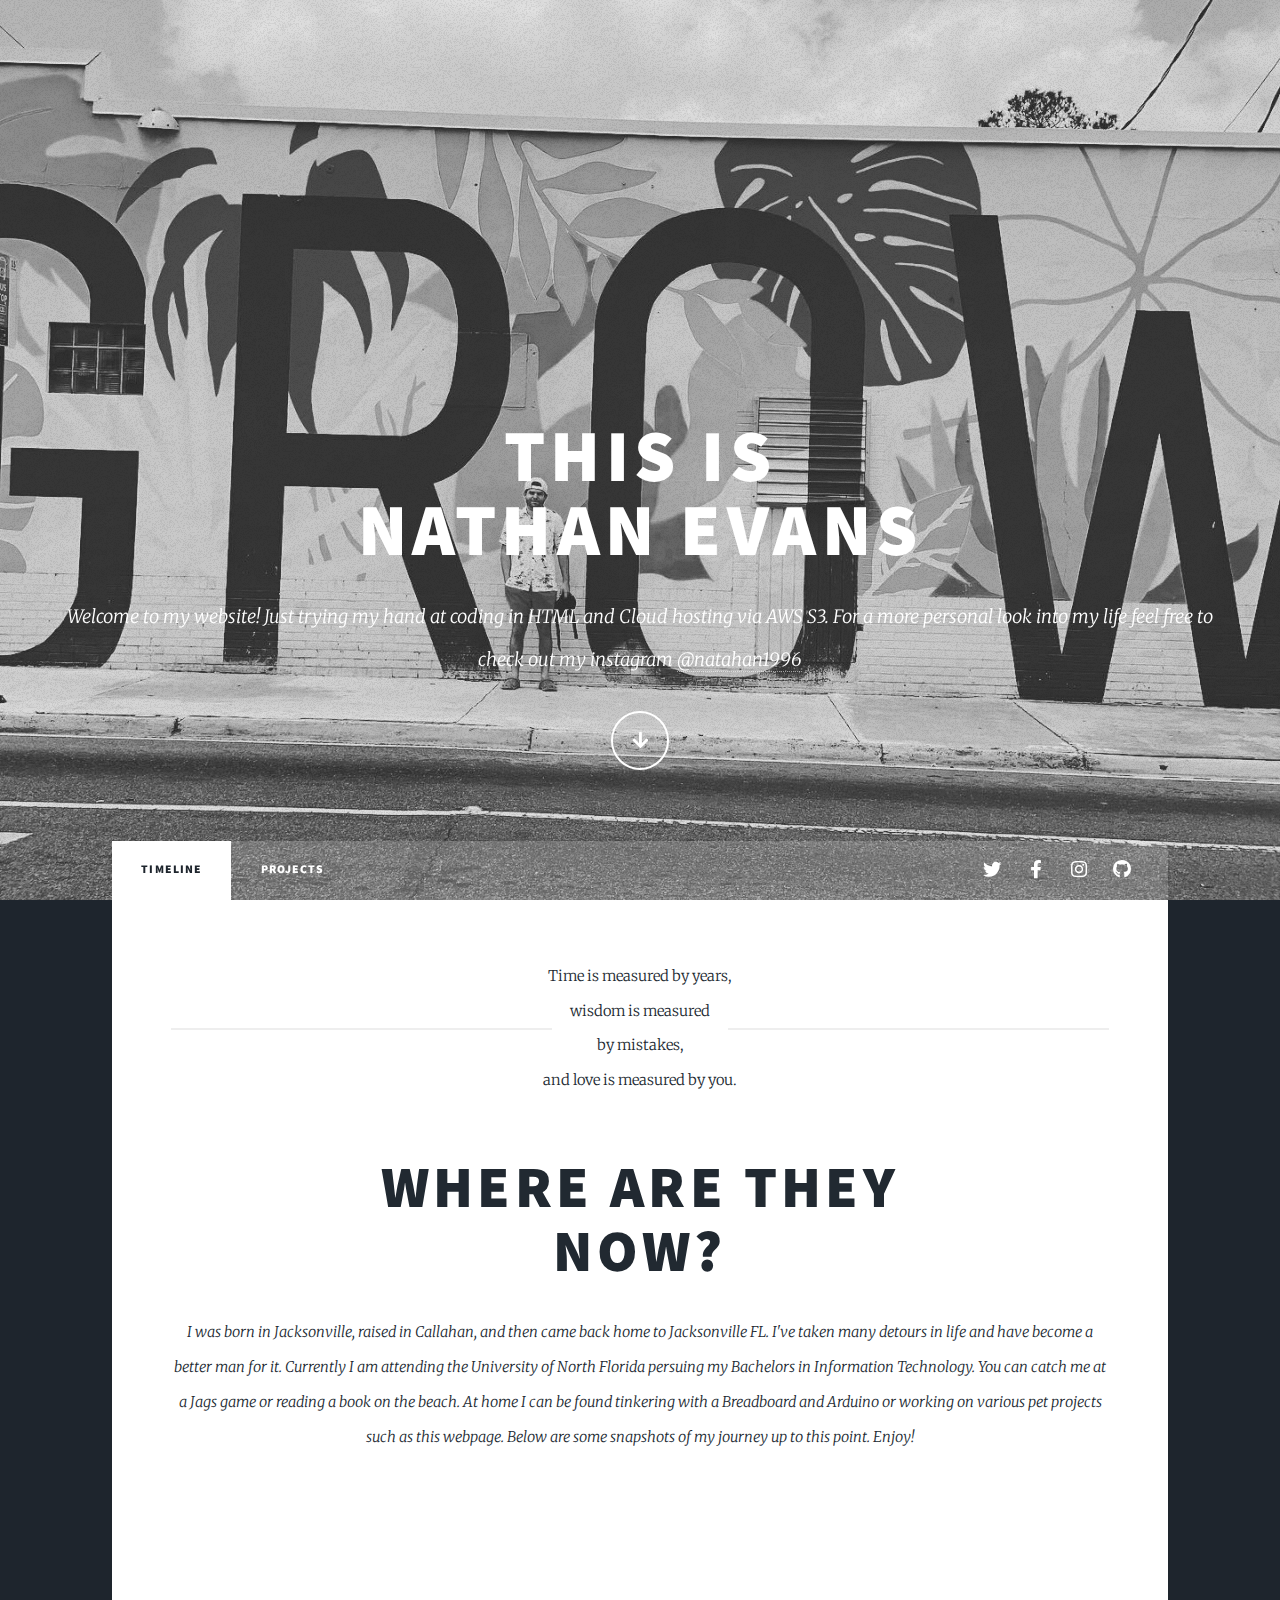
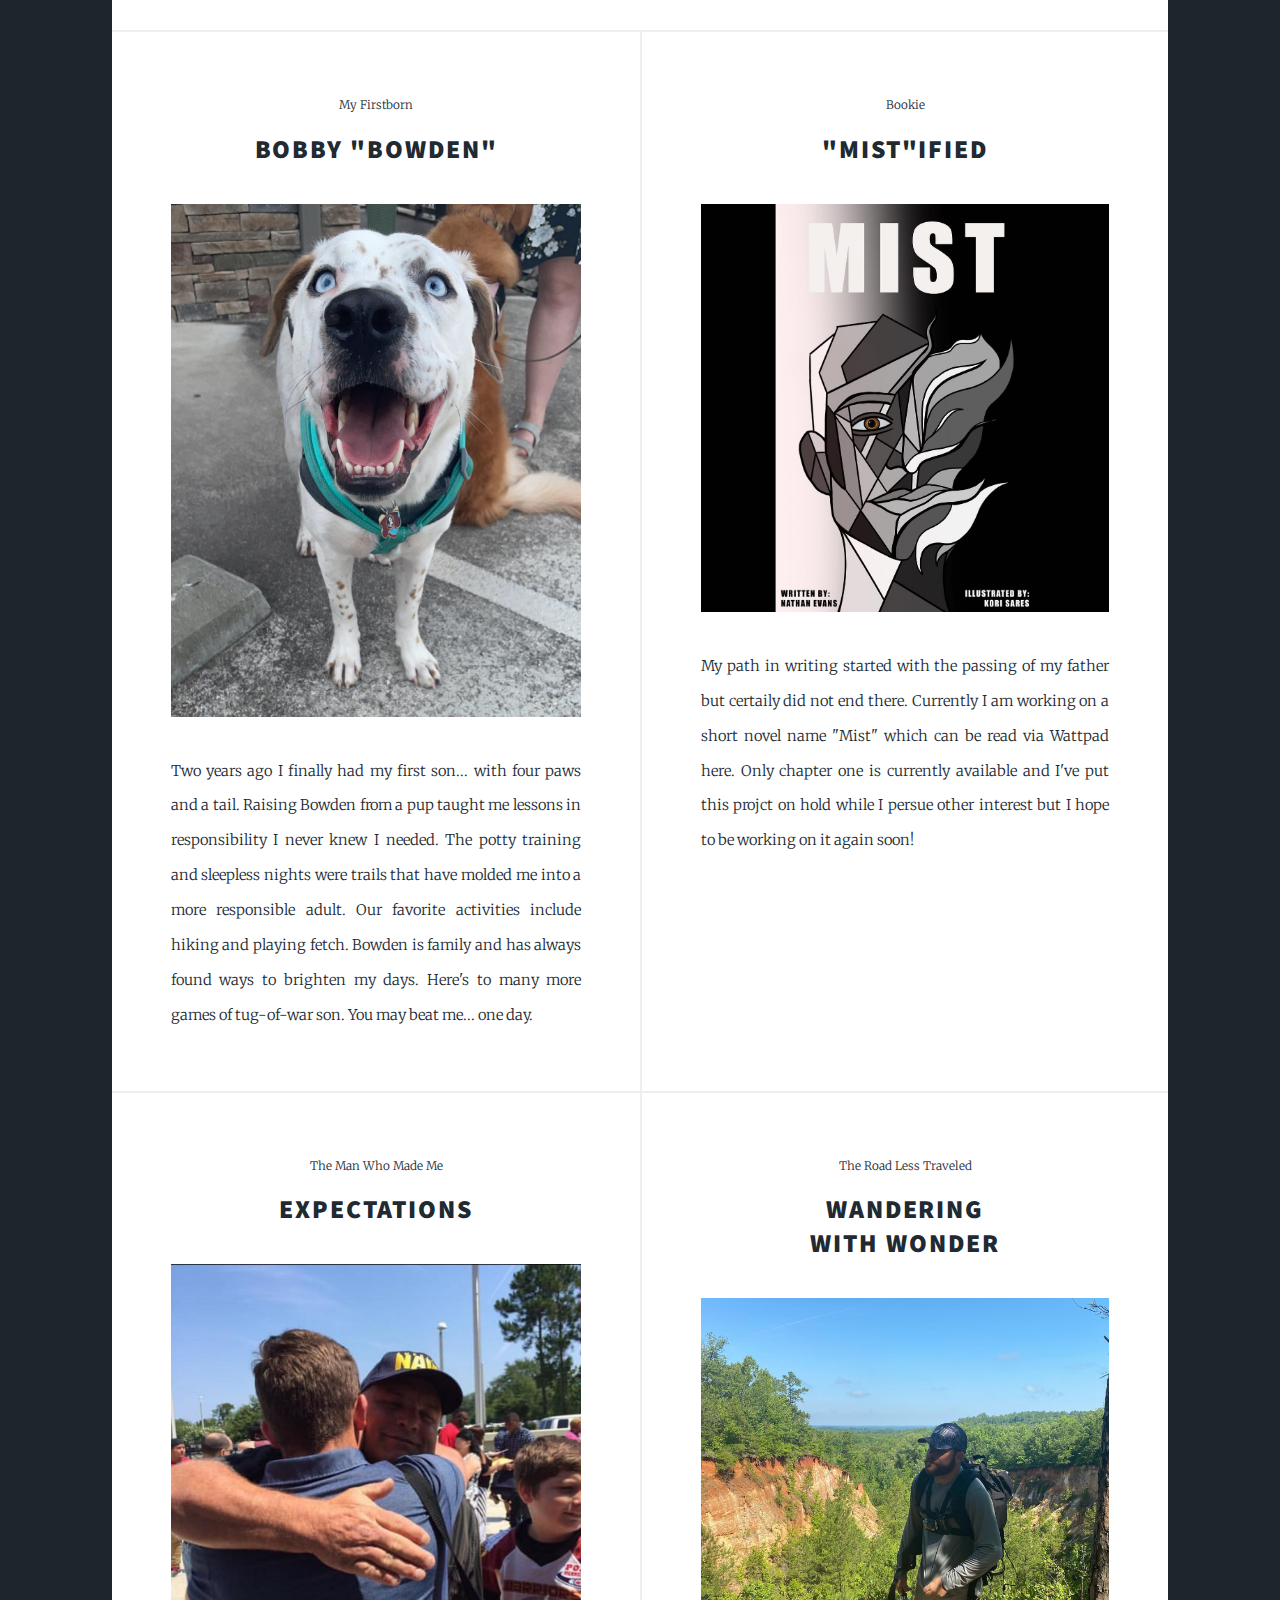
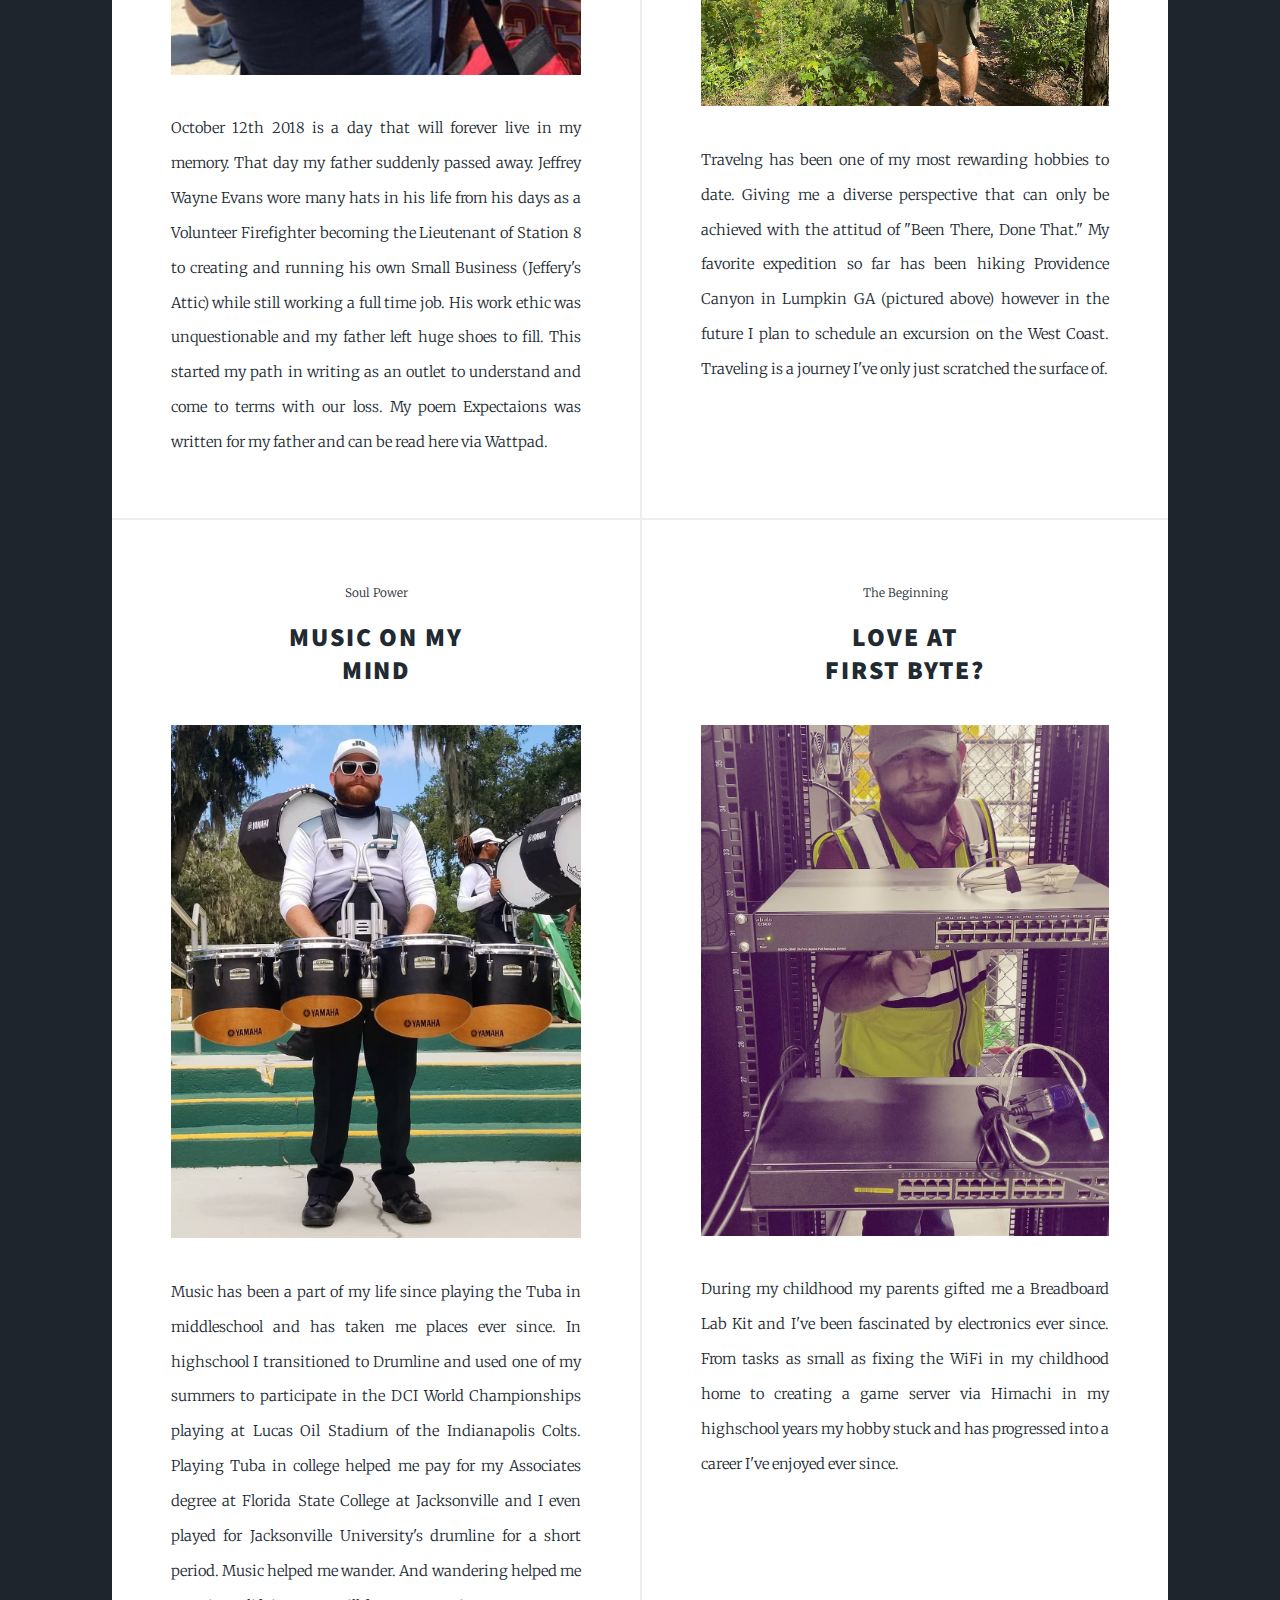
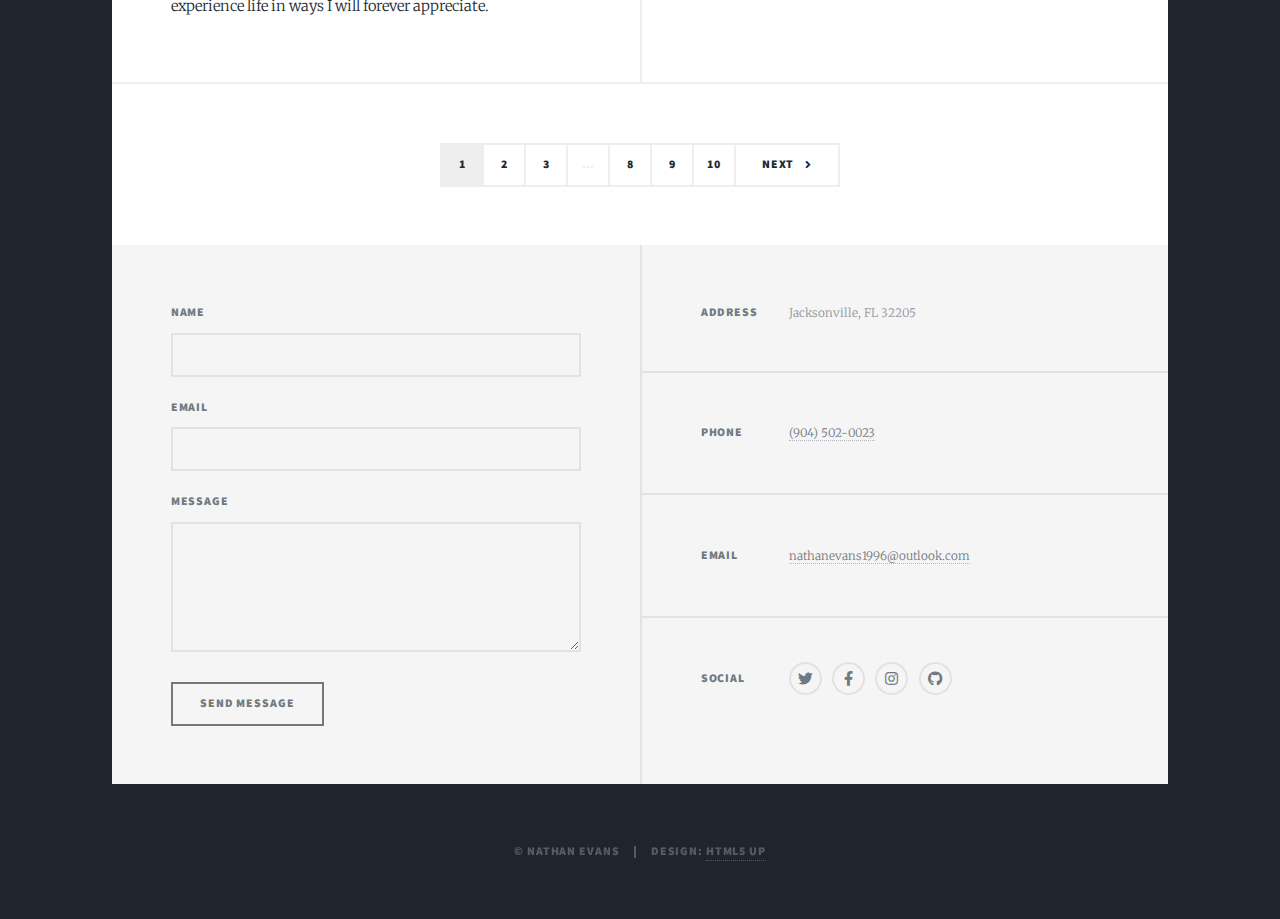
==== index.html @ 270c2bb9 "Base HTML Website 9/8/2021" ====
<!DOCTYPE HTML>
<!--
	Massively by HTML5 UP
	html5up.net | @ajlkn
	Free for personal and commercial use under the CCA 3.0 license (html5up.net/license)
-->
<html>
	<head>
		<title>Nathan Evans</title>
		<meta charset="utf-8" />
		<meta name="viewport" content="width=device-width, initial-scale=1, user-scalable=no" />
		<link rel="stylesheet" href="assets/css/main.css" />
		<noscript><link rel="stylesheet" href="assets/css/noscript.css" /></noscript>
	</head>
	<body class="is-preload">

		<!-- Wrapper -->
			<div id="wrapper" class="fade-in">

				<!-- Intro -->
					<div id="intro">
						<h1>This is<br />
						Nathan Evans</h1>
						<p>Welcome to my website! Just trying my hand at coding in HTML and Cloud hosting via AWS S3. For a more personal look into my life feel free to check out my instagram <a href="https://www.instagram.com/natahan1996/">@natahan1996</a> </p>
						<ul class="actions">
							<li><a href="#header" class="button icon solid solo fa-arrow-down scrolly">Continue</a></li>
						</ul>
					</div>

				<!-- Header -->
					<header id="header">
						<a href="index.html" class="logo">Timeline</a>
					</header>

				<!-- Nav -->
					<nav id="nav">
						<ul class="links">
							<li class="active"><a href="index.html">Timeline</a></li>
							<li><a href="generic.html">Projects</a></li>
							
						</ul>
						<ul class="icons">
							<li><a href="#" class="icon brands fa-twitter"><span class="label">Twitter</span></a></li>
							<li><a href="#" class="icon brands fa-facebook-f"><span class="label">Facebook</span></a></li>
							<li><a href="#" class="icon brands fa-instagram"><span class="label">Instagram</span></a></li>
							<li><a href="#" class="icon brands fa-github"><span class="label">GitHub</span></a></li>
						</ul>
					</nav>

				<!-- Main -->
					<div id="main">

						<!-- Featured Post -->
							<article class="post featured">
								<header class="major">
									<span class="date">Time is measured by years, <br /> 
                                                                        wisdom is measured <br /> by mistakes, <br /> 
                                                                        and love is measured by you.</span>
									<h2><a href="#">Where are they<br />
									now?</a></h2>
									<p>I was born in Jacksonville, raised in Callahan, and then came back home to Jacksonville FL. 
                                                                        I've taken many detours in life and have become a better man for it. 
                                                                        Currently I am attending the University of North Florida persuing my Bachelors in Information Technology. 
                                                                        You can catch me at a Jags game or reading a book on the beach. 
                                                                        At home I can be found tinkering with a Breadboard and Arduino or working on various pet projects such as this webpage.
                                                                        Below are some snapshots of my journey up to this point. Enjoy!</p>
								</header>
								<a href="#" class="image main"><img src="images/pic01.jpg" alt="" /></a>
							</article>

						<!-- Posts -->
							<section class="posts">
								<article>
									<header>
										<span class="date">My Firstborn</span>
										<h2><a href="#">Bobby "Bowden"</a></h2>
									</header>
									<a href="#" class="image fit"><img src="images/pic02.jpg" alt="" /></a>
									<p>Two years ago I finally had my first son... with four paws and a tail. Raising Bowden from a pup taught me lessons in responsibility I never knew I needed. 
                                                                           The potty training and sleepless nights were trails that have molded me into a more responsible adult. Our favorite activities include hiking and playing fetch.
                                                                           Bowden is family and has always found ways to brighten my days. Here's to many more games of tug-of-war son. You may beat me... one day. </p>
									
								</article>
								<article>
									<header>
										<span class="date">Bookie</span>
										<h2><a href="#">"Mist"ified</a></h2>
									</header>
									<a href="#" class="image fit"><img src="images/pic03.jpg" alt="" /></a>
									<p>My path in writing started with the passing of my father but certaily did not end there. Currently I am working on a short novel name "Mist" which can be read via Wattpad here. 
                                                                           Only chapter one is currently available and I've put this projct on hold while I persue other interest but I hope to be working on it again soon!</p>
									
								</article>
								<article>
									<header>
										<span class="date">The Man Who Made Me</span>
										<h2><a href="#">Expectations</a></h2>
									</header>
									<a href="#" class="image fit"><img src="images/pic04.jpg" alt="" /></a>
									<p>October 12th 2018 is a day that will forever live in my memory. That day my father suddenly passed away. Jeffrey Wayne Evans wore many hats in his life from his days as a 
                                                                           Volunteer Firefighter becoming the Lieutenant of Station 8 to creating and running his own Small Business (Jeffery's Attic) while still working a full time job. His work ethic was
                                                                           unquestionable and my father left huge shoes to fill. This started my path in writing as an outlet to understand and come to terms with our loss. My poem Expectaions was written for 
                                                                           my father and can be read here via Wattpad.</p>
									
								</article>
								<article>
									<header>
										<span class="date">The Road Less Traveled</span>
										<h2><a href="#">Wandering<br />
										With Wonder</a></h2>
									</header>
									<a href="#" class="image fit"><img src="images/pic05.jpg" alt="" /></a>
									<p>Travelng has been one of my most rewarding hobbies to date. Giving me a diverse perspective that can only be achieved with the attitud of "Been There, Done That."
                                                                           My favorite expedition so far has been hiking Providence Canyon in Lumpkin GA (pictured above) however in the future I plan to schedule an excursion on the West Coast.
                                                                           Traveling is a journey I've only just scratched the surface of. </p>
									
								</article>
								<article>
									<header>
										<span class="date">Soul Power</span>
										<h2><a href="#">Music On My<br />
										Mind</a></h2>
									</header>
									<a href="#" class="image fit"><img src="images/pic06.jpg" alt="" /></a>
									<p>Music has been a part of my life since playing the Tuba in middleschool and has taken me places ever since. 
                                                                           In highschool I transitioned to Drumline and used one of my summers to participate in the DCI World Championships playing at Lucas Oil Stadium of the Indianapolis Colts. 
                                                                           Playing Tuba in college helped me pay for my Associates degree at Florida State College at Jacksonville and I even played for Jacksonville University's drumline for a short period.
                                                                           Music helped me wander. And wandering helped me experience life in ways I will forever appreciate. </p>
									
								</article>
								<article>
									<header>
										<span class="date">The Beginning</span>
										<h2><a href="#">Love At<br />
										First Byte?</a></h2>
									</header>
									<a href="#" class="image fit"><img src="images/pic07.jpg" alt="" /></a>
									<p>During my childhood my parents gifted me a Breadboard Lab Kit and I've been fascinated by electronics ever since. 
                                                                           From tasks as small as fixing the WiFi in my childhood home to creating a game server via Himachi in my highschool years
                                                                           my hobby stuck and has progressed into a career I've enjoyed ever since.</p>
								</article>
							</section>

						<!-- Footer -->
							<footer>
								<div class="pagination">
									<!--<a href="#" class="previous">Prev</a>-->
									<a href="#" class="page active">1</a>
									<a href="#" class="page">2</a>
									<a href="#" class="page">3</a>
									<span class="extra">&hellip;</span>
									<a href="#" class="page">8</a>
									<a href="#" class="page">9</a>
									<a href="#" class="page">10</a>
									<a href="#" class="next">Next</a>
								</div>
							</footer>

					</div>

				<!-- Footer -->
					<footer id="footer">
						<section>
							<form method="post" action="#">
								<div class="fields">
									<div class="field">
										<label for="name">Name</label>
										<input type="text" name="name" id="name" />
									</div>
									<div class="field">
										<label for="email">Email</label>
										<input type="text" name="email" id="email" />
									</div>
									<div class="field">
										<label for="message">Message</label>
										<textarea name="message" id="message" rows="3"></textarea>
									</div>
								</div>
								<ul class="actions">
									<li><input type="submit" value="Send Message" /></li>
								</ul>
							</form>
						</section>
						<section class="split contact">
							<section class="alt">
								<h3>Address</h3>
								<p>Jacksonville, FL 32205</p>
							</section>
							<section>
								<h3>Phone</h3>
								<p><a href="#">(904) 502-0023</a></p>
							</section>
							<section>
								<h3>Email</h3>
								<p><a href="#">nathanevans1996@outlook.com</a></p>
							</section>
							<section>
								<h3>Social</h3>
								<ul class="icons alt">
									<li><a href="#" class="icon brands alt fa-twitter"><span class="label">Twitter</span></a></li>
									<li><a href="#" class="icon brands alt fa-facebook-f"><span class="label">Facebook</span></a></li>
									<li><a href="#" class="icon brands alt fa-instagram"><span class="label">Instagram</span></a></li>
									<li><a href="#" class="icon brands alt fa-github"><span class="label">GitHub</span></a></li>
								</ul>
							</section>
						</section>
					</footer>

				<!-- Copyright -->
					<div id="copyright">
						<ul><li>&copy; Nathan Evans</li><li>Design: <a href="https://html5up.net">HTML5 UP</a></li></ul>
					</div>

			</div>

		<!-- Scripts -->
			<script src="assets/js/jquery.min.js"></script>
			<script src="assets/js/jquery.scrollex.min.js"></script>
			<script src="assets/js/jquery.scrolly.min.js"></script>
			<script src="assets/js/browser.min.js"></script>
			<script src="assets/js/breakpoints.min.js"></script>
			<script src="assets/js/util.js"></script>
			<script src="assets/js/main.js"></script>

	</body>
</html>
---- assets/css/main.css ----
@import url(fontawesome-all.min.css);
@import url("https://fonts.googleapis.com/css?family=Merriweather:300,700,300italic,700italic|Source+Sans+Pro:900");

/*
	Massively by HTML5 UP
	html5up.net | @ajlkn
	Free for personal and commercial use under the CCA 3.0 license (html5up.net/license)
*/

html, body, div, span, applet, object,
iframe, h1, h2, h3, h4, h5, h6, p, blockquote,
pre, a, abbr, acronym, address, big, cite,
code, del, dfn, em, img, ins, kbd, q, s, samp,
small, strike, strong, sub, sup, tt, var, b,
u, i, center, dl, dt, dd, ol, ul, li, fieldset,
form, label, legend, table, caption, tbody,
tfoot, thead, tr, th, td, article, aside,
canvas, details, embed, figure, figcaption,
footer, header, hgroup, menu, nav, output, ruby,
section, summary, time, mark, audio, video {
	margin: 0;
	padding: 0;
	border: 0;
	font-size: 100%;
	font: inherit;
	vertical-align: baseline;}

article, aside, details, figcaption, figure,
footer, header, hgroup, menu, nav, section {
	display: block;}

body {
	line-height: 1;
}

ol, ul {
	list-style: none;
}

blockquote, q {
	quotes: none;
}

	blockquote:before, blockquote:after, q:before, q:after {
		content: '';
		content: none;
	}

table {
	border-collapse: collapse;
	border-spacing: 0;
}

body {
	-webkit-text-size-adjust: none;
}

mark {
	background-color: transparent;
	color: inherit;
}

input::-moz-focus-inner {
	border: 0;
	padding: 0;
}

input, select, textarea {
	-moz-appearance: none;
	-webkit-appearance: none;
	-ms-appearance: none;
	appearance: none;
}

/* Basic */

	@-ms-viewport {
		width: device-width;
	}

	body {
		-ms-overflow-style: scrollbar;
	}

	@media screen and (max-width: 480px) {

		html, body {
			min-width: 320px;
		}

	}

	html {
		box-sizing: border-box;
	}

	*, *:before, *:after {
		box-sizing: inherit;
	}

	body {
		background-color: #1e252d;
	}

		body.is-preload *, body.is-preload *:before, body.is-preload *:after {
			-moz-animation: none !important;
			-webkit-animation: none !important;
			-ms-animation: none !important;
			animation: none !important;
			-moz-transition: none !important;
			-webkit-transition: none !important;
			-ms-transition: none !important;
			transition: none !important;
		}

/* Type */

	html {
		font-size: 16pt;
	}

		@media screen and (max-width: 1680px) {

			html {
				font-size: 12pt;
			}

		}

		@media screen and (max-width: 1280px) {

			html {
				font-size: 11pt;
			}

		}

		@media screen and (max-width: 360px) {

			html {
				font-size: 10pt;
			}

		}

	body {
		color: #212931;
	}

	body, input, select, textarea {
		font-family: "Merriweather", Georgia, serif;
		font-weight: 300;
		font-size: 1rem;
		line-height: 2.375;
	}

	a {
		-moz-transition: color 0.2s ease-in-out, background-color 0.2s ease-in-out, border-color 0.2s ease-in-out, box-shadow 0.2s ease-in-out;
		-webkit-transition: color 0.2s ease-in-out, background-color 0.2s ease-in-out, border-color 0.2s ease-in-out, box-shadow 0.2s ease-in-out;
		-ms-transition: color 0.2s ease-in-out, background-color 0.2s ease-in-out, border-color 0.2s ease-in-out, box-shadow 0.2s ease-in-out;
		transition: color 0.2s ease-in-out, background-color 0.2s ease-in-out, border-color 0.2s ease-in-out, box-shadow 0.2s ease-in-out;
		border-bottom: dotted 1px;
		text-decoration: none;
	}

		a:hover {
			border-bottom-color: transparent;
		}

	strong, b {
		font-weight: 600;
	}

	em, i {
		font-style: italic;
	}

	p {
		text-align: justify;
		margin: 0 0 2rem 0;
	}

	h1, h2, h3, h4, h5, h6 {
		font-family: "Source Sans Pro", Helvetica, sans-serif;
		font-weight: 900;
		line-height: 1.5;
		letter-spacing: 0.075em;
		text-transform: uppercase;
		margin: 0 0 1rem 0;
	}

		h1 a, h2 a, h3 a, h4 a, h5 a, h6 a {
			border-bottom: 0;
			color: inherit;
			text-decoration: none;
		}

	h1 {
		font-size: 4rem;
		line-height: 1.1;
		margin: 0 0 2rem 0;
	}

	h2 {
		font-size: 1.75rem;
		line-height: 1.3;
		margin: 0 0 1.5rem 0;
	}

	h3 {
		font-size: 1.25rem;
		margin: 0 0 1.5rem 0;
	}

	h4 {
		font-size: 1rem;
	}

	h5 {
		font-size: 0.9rem;
	}

	h6 {
		font-size: 0.8rem;
	}

	sub {
		font-size: 0.8rem;
		position: relative;
		top: 0.5rem;
	}

	sup {
		font-size: 0.8rem;
		position: relative;
		top: -0.5rem;
	}

	blockquote {
		border-left: solid 4px;
		font-style: italic;
		margin: 0 0 2rem 0;
		padding: 0.5rem 0 0.5rem 2rem;
	}

	code {
		border: solid 2px;
		font-family: "Courier New", monospace;
		font-size: 0.9rem;
		margin: 0 0.25rem;
		padding: 0.25rem 0.65rem;
	}

	pre {
		-webkit-overflow-scrolling: touch;
		font-family: "Courier New", monospace;
		font-size: 0.9rem;
		margin: 0 0 2rem 0;
	}

		pre code {
			display: block;
			line-height: 1.75;
			padding: 1rem 1.5rem;
			overflow-x: auto;
		}

	hr {
		border: 0;
		border-bottom: solid 2px;
		margin: 3rem 0;
	}

		hr.major {
			margin: 5rem 0;
		}

	.align-left {
		text-align: left;
	}

	.align-center {
		text-align: center;
	}

	.align-right {
		text-align: right;
	}

	input, select, textarea {
		color: #212931;
	}

	a {
		color: #212931;
		border-bottom-color: rgba(33, 41, 49, 0.5);
	}

		a:hover {
			border-bottom-color: transparent;
			color: #18bfef !important;
		}

	strong, b {
		color: #212931;
	}

	h1, h2, h3, h4, h5, h6 {
		color: #212931;
	}

	blockquote {
		border-left-color: #eeeeee;
	}

	code {
		background: rgba(220, 220, 220, 0.25);
		border-color: #eeeeee;
	}

	hr {
		border-bottom-color: #eeeeee;
	}

/* Row */

	.row {
		display: flex;
		flex-wrap: wrap;
		box-sizing: border-box;
		align-items: stretch;
	}

		.row > * {
			box-sizing: border-box;
		}

		.row.gtr-uniform > * > :last-child {
			margin-bottom: 0;
		}

		.row.aln-left {
			justify-content: flex-start;
		}

		.row.aln-center {
			justify-content: center;
		}

		.row.aln-right {
			justify-content: flex-end;
		}

		.row.aln-top {
			align-items: flex-start;
		}

		.row.aln-middle {
			align-items: center;
		}

		.row.aln-bottom {
			align-items: flex-end;
		}

		.row > .imp {
			order: -1;
		}

		.row > .col-1 {
			width: 8.33333%;
		}

		.row > .off-1 {
			margin-left: 8.33333%;
		}

		.row > .col-2 {
			width: 16.66667%;
		}

		.row > .off-2 {
			margin-left: 16.66667%;
		}

		.row > .col-3 {
			width: 25%;
		}

		.row > .off-3 {
			margin-left: 25%;
		}

		.row > .col-4 {
			width: 33.33333%;
		}

		.row > .off-4 {
			margin-left: 33.33333%;
		}

		.row > .col-5 {
			width: 41.66667%;
		}

		.row > .off-5 {
			margin-left: 41.66667%;
		}

		.row > .col-6 {
			width: 50%;
		}

		.row > .off-6 {
			margin-left: 50%;
		}

		.row > .col-7 {
			width: 58.33333%;
		}

		.row > .off-7 {
			margin-left: 58.33333%;
		}

		.row > .col-8 {
			width: 66.66667%;
		}

		.row > .off-8 {
			margin-left: 66.66667%;
		}

		.row > .col-9 {
			width: 75%;
		}

		.row > .off-9 {
			margin-left: 75%;
		}

		.row > .col-10 {
			width: 83.33333%;
		}

		.row > .off-10 {
			margin-left: 83.33333%;
		}

		.row > .col-11 {
			width: 91.66667%;
		}

		.row > .off-11 {
			margin-left: 91.66667%;
		}

		.row > .col-12 {
			width: 100%;
		}

		.row > .off-12 {
			margin-left: 100%;
		}

		.row.gtr-0 {
			margin-top: 0;
			margin-left: 0rem;
		}

			.row.gtr-0 > * {
				padding: 0 0 0 0rem;
			}

			.row.gtr-0.gtr-uniform {
				margin-top: 0rem;
			}

				.row.gtr-0.gtr-uniform > * {
					padding-top: 0rem;
				}

		.row.gtr-25 {
			margin-top: 0;
			margin-left: -0.375rem;
		}

			.row.gtr-25 > * {
				padding: 0 0 0 0.375rem;
			}

			.row.gtr-25.gtr-uniform {
				margin-top: -0.375rem;
			}

				.row.gtr-25.gtr-uniform > * {
					padding-top: 0.375rem;
				}

		.row.gtr-50 {
			margin-top: 0;
			margin-left: -0.75rem;
		}

			.row.gtr-50 > * {
				padding: 0 0 0 0.75rem;
			}

			.row.gtr-50.gtr-uniform {
				margin-top: -0.75rem;
			}

				.row.gtr-50.gtr-uniform > * {
					padding-top: 0.75rem;
				}

		.row {
			margin-top: 0;
			margin-left: -1.5rem;
		}

			.row > * {
				padding: 0 0 0 1.5rem;
			}

			.row.gtr-uniform {
				margin-top: -1.5rem;
			}

				.row.gtr-uniform > * {
					padding-top: 1.5rem;
				}

		.row.gtr-150 {
			margin-top: 0;
			margin-left: -2.25rem;
		}

			.row.gtr-150 > * {
				padding: 0 0 0 2.25rem;
			}

			.row.gtr-150.gtr-uniform {
				margin-top: -2.25rem;
			}

				.row.gtr-150.gtr-uniform > * {
					padding-top: 2.25rem;
				}

		.row.gtr-200 {
			margin-top: 0;
			margin-left: -3rem;
		}

			.row.gtr-200 > * {
				padding: 0 0 0 3rem;
			}

			.row.gtr-200.gtr-uniform {
				margin-top: -3rem;
			}

				.row.gtr-200.gtr-uniform > * {
					padding-top: 3rem;
				}

		@media screen and (max-width: 1680px) {

			.row {
				display: flex;
				flex-wrap: wrap;
				box-sizing: border-box;
				align-items: stretch;
			}

				.row > * {
					box-sizing: border-box;
				}

				.row.gtr-uniform > * > :last-child {
					margin-bottom: 0;
				}

				.row.aln-left {
					justify-content: flex-start;
				}

				.row.aln-center {
					justify-content: center;
				}

				.row.aln-right {
					justify-content: flex-end;
				}

				.row.aln-top {
					align-items: flex-start;
				}

				.row.aln-middle {
					align-items: center;
				}

				.row.aln-bottom {
					align-items: flex-end;
				}

				.row > .imp-xlarge {
					order: -1;
				}

				.row > .col-1-xlarge {
					width: 8.33333%;
				}

				.row > .off-1-xlarge {
					margin-left: 8.33333%;
				}

				.row > .col-2-xlarge {
					width: 16.66667%;
				}

				.row > .off-2-xlarge {
					margin-left: 16.66667%;
				}

				.row > .col-3-xlarge {
					width: 25%;
				}

				.row > .off-3-xlarge {
					margin-left: 25%;
				}

				.row > .col-4-xlarge {
					width: 33.33333%;
				}

				.row > .off-4-xlarge {
					margin-left: 33.33333%;
				}

				.row > .col-5-xlarge {
					width: 41.66667%;
				}

				.row > .off-5-xlarge {
					margin-left: 41.66667%;
				}

				.row > .col-6-xlarge {
					width: 50%;
				}

				.row > .off-6-xlarge {
					margin-left: 50%;
				}

				.row > .col-7-xlarge {
					width: 58.33333%;
				}

				.row > .off-7-xlarge {
					margin-left: 58.33333%;
				}

				.row > .col-8-xlarge {
					width: 66.66667%;
				}

				.row > .off-8-xlarge {
					margin-left: 66.66667%;
				}

				.row > .col-9-xlarge {
					width: 75%;
				}

				.row > .off-9-xlarge {
					margin-left: 75%;
				}

				.row > .col-10-xlarge {
					width: 83.33333%;
				}

				.row > .off-10-xlarge {
					margin-left: 83.33333%;
				}

				.row > .col-11-xlarge {
					width: 91.66667%;
				}

				.row > .off-11-xlarge {
					margin-left: 91.66667%;
				}

				.row > .col-12-xlarge {
					width: 100%;
				}

				.row > .off-12-xlarge {
					margin-left: 100%;
				}

				.row.gtr-0 {
					margin-top: 0;
					margin-left: 0rem;
				}

					.row.gtr-0 > * {
						padding: 0 0 0 0rem;
					}

					.row.gtr-0.gtr-uniform {
						margin-top: 0rem;
					}

						.row.gtr-0.gtr-uniform > * {
							padding-top: 0rem;
						}

				.row.gtr-25 {
					margin-top: 0;
					margin-left: -0.375rem;
				}

					.row.gtr-25 > * {
						padding: 0 0 0 0.375rem;
					}

					.row.gtr-25.gtr-uniform {
						margin-top: -0.375rem;
					}

						.row.gtr-25.gtr-uniform > * {
							padding-top: 0.375rem;
						}

				.row.gtr-50 {
					margin-top: 0;
					margin-left: -0.75rem;
				}

					.row.gtr-50 > * {
						padding: 0 0 0 0.75rem;
					}

					.row.gtr-50.gtr-uniform {
						margin-top: -0.75rem;
					}

						.row.gtr-50.gtr-uniform > * {
							padding-top: 0.75rem;
						}

				.row {
					margin-top: 0;
					margin-left: -1.5rem;
				}

					.row > * {
						padding: 0 0 0 1.5rem;
					}

					.row.gtr-uniform {
						margin-top: -1.5rem;
					}

						.row.gtr-uniform > * {
							padding-top: 1.5rem;
						}

				.row.gtr-150 {
					margin-top: 0;
					margin-left: -2.25rem;
				}

					.row.gtr-150 > * {
						padding: 0 0 0 2.25rem;
					}

					.row.gtr-150.gtr-uniform {
						margin-top: -2.25rem;
					}

						.row.gtr-150.gtr-uniform > * {
							padding-top: 2.25rem;
						}

				.row.gtr-200 {
					margin-top: 0;
					margin-left: -3rem;
				}

					.row.gtr-200 > * {
						padding: 0 0 0 3rem;
					}

					.row.gtr-200.gtr-uniform {
						margin-top: -3rem;
					}

						.row.gtr-200.gtr-uniform > * {
							padding-top: 3rem;
						}

		}

		@media screen and (max-width: 1280px) {

			.row {
				display: flex;
				flex-wrap: wrap;
				box-sizing: border-box;
				align-items: stretch;
			}

				.row > * {
					box-sizing: border-box;
				}

				.row.gtr-uniform > * > :last-child {
					margin-bottom: 0;
				}

				.row.aln-left {
					justify-content: flex-start;
				}

				.row.aln-center {
					justify-content: center;
				}

				.row.aln-right {
					justify-content: flex-end;
				}

				.row.aln-top {
					align-items: flex-start;
				}

				.row.aln-middle {
					align-items: center;
				}

				.row.aln-bottom {
					align-items: flex-end;
				}

				.row > .imp-large {
					order: -1;
				}

				.row > .col-1-large {
					width: 8.33333%;
				}

				.row > .off-1-large {
					margin-left: 8.33333%;
				}

				.row > .col-2-large {
					width: 16.66667%;
				}

				.row > .off-2-large {
					margin-left: 16.66667%;
				}

				.row > .col-3-large {
					width: 25%;
				}

				.row > .off-3-large {
					margin-left: 25%;
				}

				.row > .col-4-large {
					width: 33.33333%;
				}

				.row > .off-4-large {
					margin-left: 33.33333%;
				}

				.row > .col-5-large {
					width: 41.66667%;
				}

				.row > .off-5-large {
					margin-left: 41.66667%;
				}

				.row > .col-6-large {
					width: 50%;
				}

				.row > .off-6-large {
					margin-left: 50%;
				}

				.row > .col-7-large {
					width: 58.33333%;
				}

				.row > .off-7-large {
					margin-left: 58.33333%;
				}

				.row > .col-8-large {
					width: 66.66667%;
				}

				.row > .off-8-large {
					margin-left: 66.66667%;
				}

				.row > .col-9-large {
					width: 75%;
				}

				.row > .off-9-large {
					margin-left: 75%;
				}

				.row > .col-10-large {
					width: 83.33333%;
				}

				.row > .off-10-large {
					margin-left: 83.33333%;
				}

				.row > .col-11-large {
					width: 91.66667%;
				}

				.row > .off-11-large {
					margin-left: 91.66667%;
				}

				.row > .col-12-large {
					width: 100%;
				}

				.row > .off-12-large {
					margin-left: 100%;
				}

				.row.gtr-0 {
					margin-top: 0;
					margin-left: 0rem;
				}

					.row.gtr-0 > * {
						padding: 0 0 0 0rem;
					}

					.row.gtr-0.gtr-uniform {
						margin-top: 0rem;
					}

						.row.gtr-0.gtr-uniform > * {
							padding-top: 0rem;
						}

				.row.gtr-25 {
					margin-top: 0;
					margin-left: -0.375rem;
				}

					.row.gtr-25 > * {
						padding: 0 0 0 0.375rem;
					}

					.row.gtr-25.gtr-uniform {
						margin-top: -0.375rem;
					}

						.row.gtr-25.gtr-uniform > * {
							padding-top: 0.375rem;
						}

				.row.gtr-50 {
					margin-top: 0;
					margin-left: -0.75rem;
				}

					.row.gtr-50 > * {
						padding: 0 0 0 0.75rem;
					}

					.row.gtr-50.gtr-uniform {
						margin-top: -0.75rem;
					}

						.row.gtr-50.gtr-uniform > * {
							padding-top: 0.75rem;
						}

				.row {
					margin-top: 0;
					margin-left: -1.5rem;
				}

					.row > * {
						padding: 0 0 0 1.5rem;
					}

					.row.gtr-uniform {
						margin-top: -1.5rem;
					}

						.row.gtr-uniform > * {
							padding-top: 1.5rem;
						}

				.row.gtr-150 {
					margin-top: 0;
					margin-left: -2.25rem;
				}

					.row.gtr-150 > * {
						padding: 0 0 0 2.25rem;
					}

					.row.gtr-150.gtr-uniform {
						margin-top: -2.25rem;
					}

						.row.gtr-150.gtr-uniform > * {
							padding-top: 2.25rem;
						}

				.row.gtr-200 {
					margin-top: 0;
					margin-left: -3rem;
				}

					.row.gtr-200 > * {
						padding: 0 0 0 3rem;
					}

					.row.gtr-200.gtr-uniform {
						margin-top: -3rem;
					}

						.row.gtr-200.gtr-uniform > * {
							padding-top: 3rem;
						}

		}

		@media screen and (max-width: 980px) {

			.row {
				display: flex;
				flex-wrap: wrap;
				box-sizing: border-box;
				align-items: stretch;
			}

				.row > * {
					box-sizing: border-box;
				}

				.row.gtr-uniform > * > :last-child {
					margin-bottom: 0;
				}

				.row.aln-left {
					justify-content: flex-start;
				}

				.row.aln-center {
					justify-content: center;
				}

				.row.aln-right {
					justify-content: flex-end;
				}

				.row.aln-top {
					align-items: flex-start;
				}

				.row.aln-middle {
					align-items: center;
				}

				.row.aln-bottom {
					align-items: flex-end;
				}

				.row > .imp-medium {
					order: -1;
				}

				.row > .col-1-medium {
					width: 8.33333%;
				}

				.row > .off-1-medium {
					margin-left: 8.33333%;
				}

				.row > .col-2-medium {
					width: 16.66667%;
				}

				.row > .off-2-medium {
					margin-left: 16.66667%;
				}

				.row > .col-3-medium {
					width: 25%;
				}

				.row > .off-3-medium {
					margin-left: 25%;
				}

				.row > .col-4-medium {
					width: 33.33333%;
				}

				.row > .off-4-medium {
					margin-left: 33.33333%;
				}

				.row > .col-5-medium {
					width: 41.66667%;
				}

				.row > .off-5-medium {
					margin-left: 41.66667%;
				}

				.row > .col-6-medium {
					width: 50%;
				}

				.row > .off-6-medium {
					margin-left: 50%;
				}

				.row > .col-7-medium {
					width: 58.33333%;
				}

				.row > .off-7-medium {
					margin-left: 58.33333%;
				}

				.row > .col-8-medium {
					width: 66.66667%;
				}

				.row > .off-8-medium {
					margin-left: 66.66667%;
				}

				.row > .col-9-medium {
					width: 75%;
				}

				.row > .off-9-medium {
					margin-left: 75%;
				}

				.row > .col-10-medium {
					width: 83.33333%;
				}

				.row > .off-10-medium {
					margin-left: 83.33333%;
				}

				.row > .col-11-medium {
					width: 91.66667%;
				}

				.row > .off-11-medium {
					margin-left: 91.66667%;
				}

				.row > .col-12-medium {
					width: 100%;
				}

				.row > .off-12-medium {
					margin-left: 100%;
				}

				.row.gtr-0 {
					margin-top: 0;
					margin-left: 0rem;
				}

					.row.gtr-0 > * {
						padding: 0 0 0 0rem;
					}

					.row.gtr-0.gtr-uniform {
						margin-top: 0rem;
					}

						.row.gtr-0.gtr-uniform > * {
							padding-top: 0rem;
						}

				.row.gtr-25 {
					margin-top: 0;
					margin-left: -0.375rem;
				}

					.row.gtr-25 > * {
						padding: 0 0 0 0.375rem;
					}

					.row.gtr-25.gtr-uniform {
						margin-top: -0.375rem;
					}

						.row.gtr-25.gtr-uniform > * {
							padding-top: 0.375rem;
						}

				.row.gtr-50 {
					margin-top: 0;
					margin-left: -0.75rem;
				}

					.row.gtr-50 > * {
						padding: 0 0 0 0.75rem;
					}

					.row.gtr-50.gtr-uniform {
						margin-top: -0.75rem;
					}

						.row.gtr-50.gtr-uniform > * {
							padding-top: 0.75rem;
						}

				.row {
					margin-top: 0;
					margin-left: -1.5rem;
				}

					.row > * {
						padding: 0 0 0 1.5rem;
					}

					.row.gtr-uniform {
						margin-top: -1.5rem;
					}

						.row.gtr-uniform > * {
							padding-top: 1.5rem;
						}

				.row.gtr-150 {
					margin-top: 0;
					margin-left: -2.25rem;
				}

					.row.gtr-150 > * {
						padding: 0 0 0 2.25rem;
					}

					.row.gtr-150.gtr-uniform {
						margin-top: -2.25rem;
					}

						.row.gtr-150.gtr-uniform > * {
							padding-top: 2.25rem;
						}

				.row.gtr-200 {
					margin-top: 0;
					margin-left: -3rem;
				}

					.row.gtr-200 > * {
						padding: 0 0 0 3rem;
					}

					.row.gtr-200.gtr-uniform {
						margin-top: -3rem;
					}

						.row.gtr-200.gtr-uniform > * {
							padding-top: 3rem;
						}

		}

		@media screen and (max-width: 736px) {

			.row {
				display: flex;
				flex-wrap: wrap;
				box-sizing: border-box;
				align-items: stretch;
			}

				.row > * {
					box-sizing: border-box;
				}

				.row.gtr-uniform > * > :last-child {
					margin-bottom: 0;
				}

				.row.aln-left {
					justify-content: flex-start;
				}

				.row.aln-center {
					justify-content: center;
				}

				.row.aln-right {
					justify-content: flex-end;
				}

				.row.aln-top {
					align-items: flex-start;
				}

				.row.aln-middle {
					align-items: center;
				}

				.row.aln-bottom {
					align-items: flex-end;
				}

				.row > .imp-small {
					order: -1;
				}

				.row > .col-1-small {
					width: 8.33333%;
				}

				.row > .off-1-small {
					margin-left: 8.33333%;
				}

				.row > .col-2-small {
					width: 16.66667%;
				}

				.row > .off-2-small {
					margin-left: 16.66667%;
				}

				.row > .col-3-small {
					width: 25%;
				}

				.row > .off-3-small {
					margin-left: 25%;
				}

				.row > .col-4-small {
					width: 33.33333%;
				}

				.row > .off-4-small {
					margin-left: 33.33333%;
				}

				.row > .col-5-small {
					width: 41.66667%;
				}

				.row > .off-5-small {
					margin-left: 41.66667%;
				}

				.row > .col-6-small {
					width: 50%;
				}

				.row > .off-6-small {
					margin-left: 50%;
				}

				.row > .col-7-small {
					width: 58.33333%;
				}

				.row > .off-7-small {
					margin-left: 58.33333%;
				}

				.row > .col-8-small {
					width: 66.66667%;
				}

				.row > .off-8-small {
					margin-left: 66.66667%;
				}

				.row > .col-9-small {
					width: 75%;
				}

				.row > .off-9-small {
					margin-left: 75%;
				}

				.row > .col-10-small {
					width: 83.33333%;
				}

				.row > .off-10-small {
					margin-left: 83.33333%;
				}

				.row > .col-11-small {
					width: 91.66667%;
				}

				.row > .off-11-small {
					margin-left: 91.66667%;
				}

				.row > .col-12-small {
					width: 100%;
				}

				.row > .off-12-small {
					margin-left: 100%;
				}

				.row.gtr-0 {
					margin-top: 0;
					margin-left: 0rem;
				}

					.row.gtr-0 > * {
						padding: 0 0 0 0rem;
					}

					.row.gtr-0.gtr-uniform {
						margin-top: 0rem;
					}

						.row.gtr-0.gtr-uniform > * {
							padding-top: 0rem;
						}

				.row.gtr-25 {
					margin-top: 0;
					margin-left: -0.375rem;
				}

					.row.gtr-25 > * {
						padding: 0 0 0 0.375rem;
					}

					.row.gtr-25.gtr-uniform {
						margin-top: -0.375rem;
					}

						.row.gtr-25.gtr-uniform > * {
							padding-top: 0.375rem;
						}

				.row.gtr-50 {
					margin-top: 0;
					margin-left: -0.75rem;
				}

					.row.gtr-50 > * {
						padding: 0 0 0 0.75rem;
					}

					.row.gtr-50.gtr-uniform {
						margin-top: -0.75rem;
					}

						.row.gtr-50.gtr-uniform > * {
							padding-top: 0.75rem;
						}

				.row {
					margin-top: 0;
					margin-left: -1.5rem;
				}

					.row > * {
						padding: 0 0 0 1.5rem;
					}

					.row.gtr-uniform {
						margin-top: -1.5rem;
					}

						.row.gtr-uniform > * {
							padding-top: 1.5rem;
						}

				.row.gtr-150 {
					margin-top: 0;
					margin-left: -2.25rem;
				}

					.row.gtr-150 > * {
						padding: 0 0 0 2.25rem;
					}

					.row.gtr-150.gtr-uniform {
						margin-top: -2.25rem;
					}

						.row.gtr-150.gtr-uniform > * {
							padding-top: 2.25rem;
						}

				.row.gtr-200 {
					margin-top: 0;
					margin-left: -3rem;
				}

					.row.gtr-200 > * {
						padding: 0 0 0 3rem;
					}

					.row.gtr-200.gtr-uniform {
						margin-top: -3rem;
					}

						.row.gtr-200.gtr-uniform > * {
							padding-top: 3rem;
						}

		}

		@media screen and (max-width: 480px) {

			.row {
				display: flex;
				flex-wrap: wrap;
				box-sizing: border-box;
				align-items: stretch;
			}

				.row > * {
					box-sizing: border-box;
				}

				.row.gtr-uniform > * > :last-child {
					margin-bottom: 0;
				}

				.row.aln-left {
					justify-content: flex-start;
				}

				.row.aln-center {
					justify-content: center;
				}

				.row.aln-right {
					justify-content: flex-end;
				}

				.row.aln-top {
					align-items: flex-start;
				}

				.row.aln-middle {
					align-items: center;
				}

				.row.aln-bottom {
					align-items: flex-end;
				}

				.row > .imp-xsmall {
					order: -1;
				}

				.row > .col-1-xsmall {
					width: 8.33333%;
				}

				.row > .off-1-xsmall {
					margin-left: 8.33333%;
				}

				.row > .col-2-xsmall {
					width: 16.66667%;
				}

				.row > .off-2-xsmall {
					margin-left: 16.66667%;
				}

				.row > .col-3-xsmall {
					width: 25%;
				}

				.row > .off-3-xsmall {
					margin-left: 25%;
				}

				.row > .col-4-xsmall {
					width: 33.33333%;
				}

				.row > .off-4-xsmall {
					margin-left: 33.33333%;
				}

				.row > .col-5-xsmall {
					width: 41.66667%;
				}

				.row > .off-5-xsmall {
					margin-left: 41.66667%;
				}

				.row > .col-6-xsmall {
					width: 50%;
				}

				.row > .off-6-xsmall {
					margin-left: 50%;
				}

				.row > .col-7-xsmall {
					width: 58.33333%;
				}

				.row > .off-7-xsmall {
					margin-left: 58.33333%;
				}

				.row > .col-8-xsmall {
					width: 66.66667%;
				}

				.row > .off-8-xsmall {
					margin-left: 66.66667%;
				}

				.row > .col-9-xsmall {
					width: 75%;
				}

				.row > .off-9-xsmall {
					margin-left: 75%;
				}

				.row > .col-10-xsmall {
					width: 83.33333%;
				}

				.row > .off-10-xsmall {
					margin-left: 83.33333%;
				}

				.row > .col-11-xsmall {
					width: 91.66667%;
				}

				.row > .off-11-xsmall {
					margin-left: 91.66667%;
				}

				.row > .col-12-xsmall {
					width: 100%;
				}

				.row > .off-12-xsmall {
					margin-left: 100%;
				}

				.row.gtr-0 {
					margin-top: 0;
					margin-left: 0rem;
				}

					.row.gtr-0 > * {
						padding: 0 0 0 0rem;
					}

					.row.gtr-0.gtr-uniform {
						margin-top: 0rem;
					}

						.row.gtr-0.gtr-uniform > * {
							padding-top: 0rem;
						}

				.row.gtr-25 {
					margin-top: 0;
					margin-left: -0.375rem;
				}

					.row.gtr-25 > * {
						padding: 0 0 0 0.375rem;
					}

					.row.gtr-25.gtr-uniform {
						margin-top: -0.375rem;
					}

						.row.gtr-25.gtr-uniform > * {
							padding-top: 0.375rem;
						}

				.row.gtr-50 {
					margin-top: 0;
					margin-left: -0.75rem;
				}

					.row.gtr-50 > * {
						padding: 0 0 0 0.75rem;
					}

					.row.gtr-50.gtr-uniform {
						margin-top: -0.75rem;
					}

						.row.gtr-50.gtr-uniform > * {
							padding-top: 0.75rem;
						}

				.row {
					margin-top: 0;
					margin-left: -1.5rem;
				}

					.row > * {
						padding: 0 0 0 1.5rem;
					}

					.row.gtr-uniform {
						margin-top: -1.5rem;
					}

						.row.gtr-uniform > * {
							padding-top: 1.5rem;
						}

				.row.gtr-150 {
					margin-top: 0;
					margin-left: -2.25rem;
				}

					.row.gtr-150 > * {
						padding: 0 0 0 2.25rem;
					}

					.row.gtr-150.gtr-uniform {
						margin-top: -2.25rem;
					}

						.row.gtr-150.gtr-uniform > * {
							padding-top: 2.25rem;
						}

				.row.gtr-200 {
					margin-top: 0;
					margin-left: -3rem;
				}

					.row.gtr-200 > * {
						padding: 0 0 0 3rem;
					}

					.row.gtr-200.gtr-uniform {
						margin-top: -3rem;
					}

						.row.gtr-200.gtr-uniform > * {
							padding-top: 3rem;
						}

		}

		@media screen and (max-width: 360px) {

			.row {
				display: flex;
				flex-wrap: wrap;
				box-sizing: border-box;
				align-items: stretch;
			}

				.row > * {
					box-sizing: border-box;
				}

				.row.gtr-uniform > * > :last-child {
					margin-bottom: 0;
				}

				.row.aln-left {
					justify-content: flex-start;
				}

				.row.aln-center {
					justify-content: center;
				}

				.row.aln-right {
					justify-content: flex-end;
				}

				.row.aln-top {
					align-items: flex-start;
				}

				.row.aln-middle {
					align-items: center;
				}

				.row.aln-bottom {
					align-items: flex-end;
				}

				.row > .imp-xxsmall {
					order: -1;
				}

				.row > .col-1-xxsmall {
					width: 8.33333%;
				}

				.row > .off-1-xxsmall {
					margin-left: 8.33333%;
				}

				.row > .col-2-xxsmall {
					width: 16.66667%;
				}

				.row > .off-2-xxsmall {
					margin-left: 16.66667%;
				}

				.row > .col-3-xxsmall {
					width: 25%;
				}

				.row > .off-3-xxsmall {
					margin-left: 25%;
				}

				.row > .col-4-xxsmall {
					width: 33.33333%;
				}

				.row > .off-4-xxsmall {
					margin-left: 33.33333%;
				}

				.row > .col-5-xxsmall {
					width: 41.66667%;
				}

				.row > .off-5-xxsmall {
					margin-left: 41.66667%;
				}

				.row > .col-6-xxsmall {
					width: 50%;
				}

				.row > .off-6-xxsmall {
					margin-left: 50%;
				}

				.row > .col-7-xxsmall {
					width: 58.33333%;
				}

				.row > .off-7-xxsmall {
					margin-left: 58.33333%;
				}

				.row > .col-8-xxsmall {
					width: 66.66667%;
				}

				.row > .off-8-xxsmall {
					margin-left: 66.66667%;
				}

				.row > .col-9-xxsmall {
					width: 75%;
				}

				.row > .off-9-xxsmall {
					margin-left: 75%;
				}

				.row > .col-10-xxsmall {
					width: 83.33333%;
				}

				.row > .off-10-xxsmall {
					margin-left: 83.33333%;
				}

				.row > .col-11-xxsmall {
					width: 91.66667%;
				}

				.row > .off-11-xxsmall {
					margin-left: 91.66667%;
				}

				.row > .col-12-xxsmall {
					width: 100%;
				}

				.row > .off-12-xxsmall {
					margin-left: 100%;
				}

				.row.gtr-0 {
					margin-top: 0;
					margin-left: 0rem;
				}

					.row.gtr-0 > * {
						padding: 0 0 0 0rem;
					}

					.row.gtr-0.gtr-uniform {
						margin-top: 0rem;
					}

						.row.gtr-0.gtr-uniform > * {
							padding-top: 0rem;
						}

				.row.gtr-25 {
					margin-top: 0;
					margin-left: -0.375rem;
				}

					.row.gtr-25 > * {
						padding: 0 0 0 0.375rem;
					}

					.row.gtr-25.gtr-uniform {
						margin-top: -0.375rem;
					}

						.row.gtr-25.gtr-uniform > * {
							padding-top: 0.375rem;
						}

				.row.gtr-50 {
					margin-top: 0;
					margin-left: -0.75rem;
				}

					.row.gtr-50 > * {
						padding: 0 0 0 0.75rem;
					}

					.row.gtr-50.gtr-uniform {
						margin-top: -0.75rem;
					}

						.row.gtr-50.gtr-uniform > * {
							padding-top: 0.75rem;
						}

				.row {
					margin-top: 0;
					margin-left: -1.5rem;
				}

					.row > * {
						padding: 0 0 0 1.5rem;
					}

					.row.gtr-uniform {
						margin-top: -1.5rem;
					}

						.row.gtr-uniform > * {
							padding-top: 1.5rem;
						}

				.row.gtr-150 {
					margin-top: 0;
					margin-left: -2.25rem;
				}

					.row.gtr-150 > * {
						padding: 0 0 0 2.25rem;
					}

					.row.gtr-150.gtr-uniform {
						margin-top: -2.25rem;
					}

						.row.gtr-150.gtr-uniform > * {
							padding-top: 2.25rem;
						}

				.row.gtr-200 {
					margin-top: 0;
					margin-left: -3rem;
				}

					.row.gtr-200 > * {
						padding: 0 0 0 3rem;
					}

					.row.gtr-200.gtr-uniform {
						margin-top: -3rem;
					}

						.row.gtr-200.gtr-uniform > * {
							padding-top: 3rem;
						}

		}

/* Box */

	.box {
		border: solid 2px;
		margin-bottom: 2rem;
		padding: 1.5rem;
	}

		.box > :last-child,
		.box > :last-child > :last-child,
		.box > :last-child > :last-child > :last-child {
			margin-bottom: 0;
		}

		.box.alt {
			border: 0;
			border-radius: 0;
			padding: 0;
		}

	.box {
		border-color: #eeeeee;
	}

/* Button */

	input[type="submit"],
	input[type="reset"],
	input[type="button"],
	button,
	.button {
		-moz-appearance: none;
		-webkit-appearance: none;
		-ms-appearance: none;
		appearance: none;
		-moz-transition: background-color 0.2s ease-in-out, box-shadow 0.2s ease-in-out, color 0.2s ease-in-out;
		-webkit-transition: background-color 0.2s ease-in-out, box-shadow 0.2s ease-in-out, color 0.2s ease-in-out;
		-ms-transition: background-color 0.2s ease-in-out, box-shadow 0.2s ease-in-out, color 0.2s ease-in-out;
		transition: background-color 0.2s ease-in-out, box-shadow 0.2s ease-in-out, color 0.2s ease-in-out;
		border: 0;
		border-radius: 0;
		cursor: pointer;
		display: inline-block;
		font-family: "Source Sans Pro", Helvetica, sans-serif;
		font-size: 0.8rem;
		font-weight: 900;
		letter-spacing: 0.075em;
		height: 3rem;
		line-height: 3rem;
		padding: 0 2rem;
		text-align: center;
		text-decoration: none;
		text-transform: uppercase;
		white-space: nowrap;
	}

		input[type="submit"].icon:before,
		input[type="reset"].icon:before,
		input[type="button"].icon:before,
		button.icon:before,
		.button.icon:before {
			margin-right: 0.5rem;
		}

		input[type="submit"].icon.solo,
		input[type="reset"].icon.solo,
		input[type="button"].icon.solo,
		button.icon.solo,
		.button.icon.solo {
			position: relative;
			width: 4rem;
			height: 4rem;
			line-height: 4rem;
			border-radius: 4rem;
			text-indent: 4rem;
			overflow: hidden;
			padding: 0;
			white-space: nowrap;
		}

			input[type="submit"].icon.solo:before,
			input[type="reset"].icon.solo:before,
			input[type="button"].icon.solo:before,
			button.icon.solo:before,
			.button.icon.solo:before {
				position: absolute;
				display: block;
				top: 0;
				left: 0;
				width: inherit;
				height: inherit;
				line-height: inherit;
				font-size: 1.25rem;
				margin-right: 0;
				text-align: center;
				text-indent: 0;
			}

		input[type="submit"].fit,
		input[type="reset"].fit,
		input[type="button"].fit,
		button.fit,
		.button.fit {
			width: 100%;
		}

		input[type="submit"].small,
		input[type="reset"].small,
		input[type="button"].small,
		button.small,
		.button.small {
			font-size: 0.7rem;
			height: 2.5rem;
			line-height: 2.5rem;
			padding: 0 1.5rem;
		}

		input[type="submit"].large,
		input[type="reset"].large,
		input[type="button"].large,
		button.large,
		.button.large {
			font-size: 0.9rem;
			height: 3.5rem;
			line-height: 3.5rem;
			padding: 0 2.75rem;
		}

		@media screen and (max-width: 980px) {

			input[type="submit"],
			input[type="reset"],
			input[type="button"],
			button,
			.button {
				font-size: 0.9rem;
				height: 3.25rem;
				line-height: 3.25rem;
			}

				input[type="submit"].large,
				input[type="reset"].large,
				input[type="button"].large,
				button.large,
				.button.large {
					font-size: 1rem;
					height: 3.75rem;
					line-height: 3.75rem;
				}

		}

		input[type="submit"].disabled, input[type="submit"]:disabled,
		input[type="reset"].disabled,
		input[type="reset"]:disabled,
		input[type="button"].disabled,
		input[type="button"]:disabled,
		button.disabled,
		button:disabled,
		.button.disabled,
		.button:disabled {
			pointer-events: none;
			opacity: 0.25;
		}

	input[type="submit"],
	input[type="reset"],
	input[type="button"],
	button,
	.button {
		background-color: transparent;
		box-shadow: inset 0 0 0 2px #212931;
		color: #212931 !important;
	}

		input[type="submit"]:hover,
		input[type="reset"]:hover,
		input[type="button"]:hover,
		button:hover,
		.button:hover {
			box-shadow: inset 0 0 0 2px #18bfef;
			color: #18bfef !important;
		}

		input[type="submit"].primary,
		input[type="reset"].primary,
		input[type="button"].primary,
		button.primary,
		.button.primary {
			background-color: #212931;
			box-shadow: none;
			color: #ffffff !important;
		}

			input[type="submit"].primary:hover,
			input[type="reset"].primary:hover,
			input[type="button"].primary:hover,
			button.primary:hover,
			.button.primary:hover {
				background-color: #18bfef;
			}

/* Form */

	form {
		margin: 0 0 2rem 0;
	}

		form > :last-child {
			margin-bottom: 0;
		}

		form > .fields {
			display: -moz-flex;
			display: -webkit-flex;
			display: -ms-flex;
			display: flex;
			-moz-flex-wrap: wrap;
			-webkit-flex-wrap: wrap;
			-ms-flex-wrap: wrap;
			flex-wrap: wrap;
			width: calc(100% + 3rem);
			margin: -1.5rem 0 2rem -1.5rem;
		}

			form > .fields > .field {
				-moz-flex-grow: 0;
				-webkit-flex-grow: 0;
				-ms-flex-grow: 0;
				flex-grow: 0;
				-moz-flex-shrink: 0;
				-webkit-flex-shrink: 0;
				-ms-flex-shrink: 0;
				flex-shrink: 0;
				padding: 1.5rem 0 0 1.5rem;
				width: calc(100% - 1.5rem);
			}

				form > .fields > .field.half {
					width: calc(50% - 0.75rem);
				}

				form > .fields > .field.third {
					width: calc(100%/3 - 0.5rem);
				}

				form > .fields > .field.quarter {
					width: calc(25% - 0.375rem);
				}

		@media screen and (max-width: 480px) {

			form > .fields {
				width: calc(100% + 3rem);
				margin: -1.5rem 0 2rem -1.5rem;
			}

				form > .fields > .field {
					padding: 1.5rem 0 0 1.5rem;
					width: calc(100% - 1.5rem);
				}

					form > .fields > .field.half {
						width: calc(100% - 1.5rem);
					}

					form > .fields > .field.third {
						width: calc(100% - 1.5rem);
					}

					form > .fields > .field.quarter {
						width: calc(100% - 1.5rem);
					}

		}

	label {
		display: block;
		font-family: "Source Sans Pro", Helvetica, sans-serif;
		font-weight: 900;
		line-height: 1.5;
		letter-spacing: 0.075em;
		font-size: 0.8rem;
		text-transform: uppercase;
		margin: 0 0 0.75rem 0;
	}

		@media screen and (max-width: 980px) {

			label {
				font-size: 0.9rem;
			}

		}

	input[type="text"],
	input[type="password"],
	input[type="email"],
	select,
	textarea {
		-moz-appearance: none;
		-webkit-appearance: none;
		-ms-appearance: none;
		appearance: none;
		background: transparent;
		border-radius: 0;
		border: solid 2px;
		color: inherit;
		display: block;
		outline: 0;
		padding: 0 1rem;
		text-decoration: none;
		width: 100%;
	}

		input[type="text"]:invalid,
		input[type="password"]:invalid,
		input[type="email"]:invalid,
		select:invalid,
		textarea:invalid {
			box-shadow: none;
		}

	select {
		background-size: 1.25rem;
		background-repeat: no-repeat;
		background-position: calc(100% - 1rem) center;
		height: 3rem;
		padding-right: 3rem;
		text-overflow: ellipsis;
	}

		select:focus::-ms-value {
			background-color: transparent;
		}

		select::-ms-expand {
			display: none;
		}

	input[type="text"],
	input[type="password"],
	input[type="email"],
	select {
		height: 3rem;
	}

	textarea {
		padding: 0.75rem 1rem;
	}

	input[type="checkbox"],
	input[type="radio"] {
		-moz-appearance: none;
		-webkit-appearance: none;
		-ms-appearance: none;
		appearance: none;
		display: block;
		float: left;
		margin-right: -2rem;
		opacity: 0;
		width: 1rem;
		z-index: -1;
	}

		input[type="checkbox"] + label,
		input[type="radio"] + label {
			text-decoration: none;
			cursor: pointer;
			display: inline-block;
			font-size: 1rem;
			letter-spacing: 0;
			font-family: "Merriweather", Georgia, serif;
			text-transform: none;
			font-weight: 300;
			padding-left: 2.8rem;
			padding-right: 1rem;
			position: relative;
		}

			input[type="checkbox"] + label:before,
			input[type="radio"] + label:before {
				-moz-osx-font-smoothing: grayscale;
				-webkit-font-smoothing: antialiased;
				display: inline-block;
				font-style: normal;
				font-variant: normal;
				text-rendering: auto;
				line-height: 1;
				text-transform: none !important;
				font-family: 'Font Awesome 5 Free';
				font-weight: 900;
			}

			input[type="checkbox"] + label:before,
			input[type="radio"] + label:before {
				border-radius: 0;
				border: solid 2px;
				content: '';
				display: inline-block;
				font-size: 0.8rem;
				height: 1.8rem;
				left: 0;
				line-height: 1.65rem;
				position: absolute;
				text-align: center;
				top: -0.125rem;
				width: 1.8rem;
			}

		input[type="checkbox"]:checked + label:before,
		input[type="radio"]:checked + label:before {
			content: '\f00c';
		}

	input[type="checkbox"] + label:before {
		border-radius: 0;
	}

	input[type="radio"] + label:before {
		border-radius: 100%;
	}

	::-webkit-input-placeholder {
		opacity: 1.0;
	}

	:-moz-placeholder {
		opacity: 1.0;
	}

	::-moz-placeholder {
		opacity: 1.0;
	}

	:-ms-input-placeholder {
		opacity: 1.0;
	}

	label {
		color: #212931;
	}

	input[type="text"],
	input[type="password"],
	input[type="email"],
	select,
	textarea {
		border-color: #eeeeee;
	}

		input[type="text"]:focus,
		input[type="password"]:focus,
		input[type="email"]:focus,
		select:focus,
		textarea:focus {
			border-color: #18bfef;
		}

	select {
		background-image: url("data:image/svg+xml;charset=utf8,%3Csvg xmlns='http://www.w3.org/2000/svg' width='40' height='40' preserveAspectRatio='none' viewBox='0 0 40 40'%3E%3Cpath d='M9.4,12.3l10.4,10.4l10.4-10.4c0.2-0.2,0.5-0.4,0.9-0.4c0.3,0,0.6,0.1,0.9,0.4l3.3,3.3c0.2,0.2,0.4,0.5,0.4,0.9 c0,0.4-0.1,0.6-0.4,0.9L20.7,31.9c-0.2,0.2-0.5,0.4-0.9,0.4c-0.3,0-0.6-0.1-0.9-0.4L4.3,17.3c-0.2-0.2-0.4-0.5-0.4-0.9 c0-0.4,0.1-0.6,0.4-0.9l3.3-3.3c0.2-0.2,0.5-0.4,0.9-0.4S9.1,12.1,9.4,12.3z' fill='%23eeeeee' /%3E%3C/svg%3E");
	}

		select option {
			background-color: #ffffff;
			color: #212931;
		}

	.select-wrapper:before {
		color: #eeeeee;
	}

	input[type="checkbox"] + label,
	input[type="radio"] + label {
		color: #212931;
	}

		input[type="checkbox"] + label:before,
		input[type="radio"] + label:before {
			border-color: #eeeeee;
		}

	input[type="checkbox"]:checked + label:before,
	input[type="radio"]:checked + label:before {
		background-color: #212931;
		border-color: #212931;
		color: #ffffff;
	}

	input[type="checkbox"]:focus + label:before,
	input[type="radio"]:focus + label:before {
		border-color: #18bfef;
	}

	::-webkit-input-placeholder {
		color: #909498 !important;
	}

	:-moz-placeholder {
		color: #909498 !important;
	}

	::-moz-placeholder {
		color: #909498 !important;
	}

	:-ms-input-placeholder {
		color: #909498 !important;
	}

	.formerize-placeholder {
		color: #909498 !important;
	}

/* Icon */

	.icon {
		text-decoration: none;
		border-bottom: none;
		position: relative;
	}

		.icon:before {
			-moz-osx-font-smoothing: grayscale;
			-webkit-font-smoothing: antialiased;
			display: inline-block;
			font-style: normal;
			font-variant: normal;
			text-rendering: auto;
			line-height: 1;
			text-transform: none !important;
			font-family: 'Font Awesome 5 Free';
			font-weight: 400;
		}

		.icon > .label {
			display: none;
		}

		.icon:before {
			line-height: inherit;
		}

		.icon.solid:before {
			font-weight: 900;
		}

		.icon.brands:before {
			font-family: 'Font Awesome 5 Brands';
		}

/* Image */

	.image {
		border: 0;
		display: inline-block;
		position: relative;
	}

		.image img {
			display: block;
		}

		.image.left, .image.right {
			max-width: 40%;
		}

			.image.left img, .image.right img {
				width: 100%;
			}

		.image.left {
			float: left;
			margin: 0 2rem 2rem 0;
			top: 0.75rem;
		}

		.image.right {
			float: right;
			margin: 0 0 2rem 2rem;
			top: 0.75rem;
		}

		.image.fit {
			display: block;
			margin: 2.5rem 0;
			width: 100%;
		}

			.image.fit:first-child {
				margin-top: 0;
			}

			.image.fit img {
				width: 100%;
			}

		.image.main {
			display: block;
			margin: 4rem 0;
			width: 100%;
		}

			.image.main:first-child {
				margin-top: 0;
			}

			.image.main img {
				width: 100%;
			}

		@media screen and (max-width: 736px) {

			.image.fit {
				margin: 2rem 0;
			}

			.image.main {
				margin: 2rem 0;
			}

		}

	a.image {
		overflow: hidden;
	}

		a.image img {
			-moz-transition: -moz-transform 0.2s ease-out;
			-webkit-transition: -webkit-transform 0.2s ease-out;
			-ms-transition: -ms-transform 0.2s ease-out;
			transition: transform 0.2s ease-out;
		}

		a.image:hover img {
			-moz-transform: scale(1.05);
			-webkit-transform: scale(1.05);
			-ms-transform: scale(1.05);
			transform: scale(1.05);
		}

/* Actions */

	ul.actions {
		display: -moz-flex;
		display: -webkit-flex;
		display: -ms-flex;
		display: flex;
		cursor: default;
		list-style: none;
		margin-left: -1rem;
		padding-left: 0;
	}

		ul.actions li {
			padding: 0 0 0 1rem;
			vertical-align: middle;
		}

		ul.actions.special {
			-moz-justify-content: center;
			-webkit-justify-content: center;
			-ms-justify-content: center;
			justify-content: center;
			width: 100%;
			margin-left: 0;
		}

			ul.actions.special li:first-child {
				padding-left: 0;
			}

		ul.actions.stacked {
			-moz-flex-direction: column;
			-webkit-flex-direction: column;
			-ms-flex-direction: column;
			flex-direction: column;
			margin-left: 0;
		}

			ul.actions.stacked li {
				padding: 1.3rem 0 0 0;
			}

				ul.actions.stacked li:first-child {
					padding-top: 0;
				}

		ul.actions.fit {
			width: calc(100% + 1rem);
		}

			ul.actions.fit li {
				-moz-flex-grow: 1;
				-webkit-flex-grow: 1;
				-ms-flex-grow: 1;
				flex-grow: 1;
				-moz-flex-shrink: 1;
				-webkit-flex-shrink: 1;
				-ms-flex-shrink: 1;
				flex-shrink: 1;
				width: 100%;
			}

				ul.actions.fit li > * {
					width: 100%;
				}

			ul.actions.fit.stacked {
				width: 100%;
			}

		@media screen and (max-width: 480px) {

			ul.actions:not(.fixed) {
				-moz-flex-direction: column;
				-webkit-flex-direction: column;
				-ms-flex-direction: column;
				flex-direction: column;
				margin-left: 0;
				width: 100% !important;
			}

				ul.actions:not(.fixed) li {
					-moz-flex-grow: 1;
					-webkit-flex-grow: 1;
					-ms-flex-grow: 1;
					flex-grow: 1;
					-moz-flex-shrink: 1;
					-webkit-flex-shrink: 1;
					-ms-flex-shrink: 1;
					flex-shrink: 1;
					padding: 1rem 0 0 0;
					text-align: center;
					width: 100%;
				}

					ul.actions:not(.fixed) li > * {
						width: 100%;
					}

					ul.actions:not(.fixed) li:first-child {
						padding-top: 0;
					}

					ul.actions:not(.fixed) li input[type="submit"],
					ul.actions:not(.fixed) li input[type="reset"],
					ul.actions:not(.fixed) li input[type="button"],
					ul.actions:not(.fixed) li button,
					ul.actions:not(.fixed) li .button {
						width: 100%;
					}

						ul.actions:not(.fixed) li input[type="submit"].icon:before,
						ul.actions:not(.fixed) li input[type="reset"].icon:before,
						ul.actions:not(.fixed) li input[type="button"].icon:before,
						ul.actions:not(.fixed) li button.icon:before,
						ul.actions:not(.fixed) li .button.icon:before {
							margin-left: -0.5rem;
						}

		}

/* Icons */

	ul.icons {
		cursor: default;
		list-style: none;
		padding-left: 0;
	}

		ul.icons li {
			display: inline-block;
			padding: 0 0.5rem 0 0;
			vertical-align: middle;
		}

			ul.icons li:last-child {
				padding-right: 0;
			}

			ul.icons li .icon:before {
				width: 2.25rem;
				height: 2.25rem;
				line-height: 2.25rem;
				display: inline-block;
				text-align: center;
				border-radius: 100%;
				font-size: 1.25rem;
			}

		ul.icons.alt li .icon:before {
			-moz-transition: color 0.2s ease-in-out, background-color 0.2s ease-in-out, border-color 0.2s ease-in-out, box-shadow 0.2s ease-in-out;
			-webkit-transition: color 0.2s ease-in-out, background-color 0.2s ease-in-out, border-color 0.2s ease-in-out, box-shadow 0.2s ease-in-out;
			-ms-transition: color 0.2s ease-in-out, background-color 0.2s ease-in-out, border-color 0.2s ease-in-out, box-shadow 0.2s ease-in-out;
			transition: color 0.2s ease-in-out, background-color 0.2s ease-in-out, border-color 0.2s ease-in-out, box-shadow 0.2s ease-in-out;
			font-size: 1rem;
		}

/* List */

	ol {
		list-style: decimal;
		margin: 0 0 2rem 0;
		padding-left: 1.25rem;
	}

		ol li {
			padding-left: 0.25rem;
		}

	ul {
		list-style: disc;
		margin: 0 0 2rem 0;
		padding-left: 1rem;
	}

		ul li {
			padding-left: 0.5rem;
		}

		ul.divided {
			list-style: none;
			padding-left: 0;
		}

			ul.divided li {
				border-top: solid 1px;
				padding: 0.5rem 0;
			}

				ul.divided li:first-child {
					border-top: 0;
					padding-top: 0;
				}

	dl {
		margin: 0 0 2rem 0;
	}

		dl dt {
			display: block;
			font-weight: 600;
			margin: 0 0 1rem 0;
		}

		dl dd {
			margin-left: 2rem;
		}

	ul.divided li {
		border-top-color: #eeeeee;
	}

	ul.icons li a.icon:hover:before {
		color: #18bfef;
	}

	ul.icons.alt li .icon:before {
		box-shadow: inset 0 0 0 2px #eeeeee;
	}

	ul.icons.alt li a.icon:hover:before {
		box-shadow: inset 0 0 0 2px #18bfef;
	}

/* Section/Article */

	section.special, article.special {
		text-align: center;
	}

	header {
		cursor: default;
	}

		header > .date {
			display: block;
			font-size: 0.8rem;
			height: 1;
			margin: 0 0 1rem 0;
			position: relative;
		}

		header > p {
			font-style: italic;
		}

		header > h1 + p {
			font-size: 1.1rem;
			margin-top: -0.5rem;
			line-height: 2;
		}

		header > h2 + p {
			font-size: 1rem;
			margin-top: -0.75rem;
		}

		header > h3 + p {
			font-size: 0.9rem;
			margin-top: -0.75rem;
		}

		header > h4 + p {
			font-size: 0.8rem;
			margin-top: -0.75rem;
		}

		header.major {
			margin: 0 0 4rem 0;
			text-align: center;
		}

			header.major > :last-child {
				margin-bottom: 0;
			}

			header.major > p {
				margin-top: 0;
				text-align: center;
			}

			header.major > .date {
				font-size: 1rem;
				margin: 0 0 4rem 0;
			}

				header.major > .date:before, header.major > .date:after {
					content: '';
					display: block;
					position: absolute;
					top: 50%;
					width: calc(50% - 6rem);
					border-top: solid 2px;
				}

				header.major > .date:before {
					left: 0;
				}

				header.major > .date:after {
					right: 0;
				}

		@media screen and (max-width: 980px) {

			header br {
				display: none;
			}

		}

		@media screen and (max-width: 736px) {

			header.major {
				margin: 0 0 2rem 0;
			}

		}

	header.major .date:before, header.major .date:after {
		border-top-color: #eeeeee;
	}

/* Table */

	.table-wrapper {
		-webkit-overflow-scrolling: touch;
		overflow-x: auto;
	}

	table {
		margin: 0 0 2rem 0;
		width: 100%;
	}

		table tbody tr {
			border: solid 1px;
			border-left: 0;
			border-right: 0;
		}

		table td {
			padding: 0.75rem 0.75rem;
		}

		table th {
			font-family: "Source Sans Pro", Helvetica, sans-serif;
			font-size: 0.8rem;
			font-weight: 900;
			letter-spacing: 0.075em;
			line-height: 1.5;
			padding: 0 0.75rem 0.75rem 0.75rem;
			text-align: left;
			text-transform: uppercase;
		}

			@media screen and (max-width: 980px) {

				table th {
					font-size: 0.9rem;
				}

			}

		table thead {
			border-bottom: solid 2px;
		}

		table tfoot {
			border-top: solid 2px;
		}

		table.alt {
			border-collapse: separate;
		}

			table.alt tbody tr td {
				border: solid 1px;
				border-left-width: 0;
				border-top-width: 0;
			}

				table.alt tbody tr td:first-child {
					border-left-width: 1px;
				}

			table.alt tbody tr:first-child td {
				border-top-width: 1px;
			}

			table.alt thead {
				border-bottom: 0;
			}

			table.alt tfoot {
				border-top: 0;
			}

	table tbody tr {
		border-color: #eeeeee;
	}

		table tbody tr:nth-child(2n + 1) {
			background-color: rgba(220, 220, 220, 0.25);
		}

	table th {
		color: #212931;
	}

	table thead {
		border-bottom-color: #eeeeee;
	}

	table tfoot {
		border-top-color: #eeeeee;
	}

	table.alt tbody tr td {
		border-color: #eeeeee;
	}

/* Pagination */

	.pagination {
		display: -moz-inline-flex;
		display: -webkit-inline-flex;
		display: -ms-inline-flex;
		display: inline-flex;
		-moz-user-select: none;
		-webkit-user-select: none;
		-ms-user-select: none;
		user-select: none;
		cursor: default;
		list-style: none;
		margin: 0 0 2rem 2px;
		padding: 0;
	}

		.pagination a, .pagination span {
			-moz-transition: background-color 0.2s ease-in-out, border-color 0.2s ease-in-out, box-shadow 0.2s ease-in-out, color 0.2s ease-in-out;
			-webkit-transition: background-color 0.2s ease-in-out, border-color 0.2s ease-in-out, box-shadow 0.2s ease-in-out, color 0.2s ease-in-out;
			-ms-transition: background-color 0.2s ease-in-out, border-color 0.2s ease-in-out, box-shadow 0.2s ease-in-out, color 0.2s ease-in-out;
			transition: background-color 0.2s ease-in-out, border-color 0.2s ease-in-out, box-shadow 0.2s ease-in-out, color 0.2s ease-in-out;
			border: solid 2px;
			display: inline-block;
			font-family: "Source Sans Pro", Helvetica, sans-serif;
			font-size: 0.8rem;
			font-weight: 900;
			height: 3rem;
			letter-spacing: 0.075em;
			line-height: calc(3rem - 4px);
			margin-left: -2px;
			min-width: 3rem;
			position: relative;
			text-align: center;
			text-decoration: none;
			text-transform: uppercase;
		}

		.pagination .next, .pagination .previous {
			text-decoration: none;
			padding: 0 1.75rem;
		}

			.pagination .next:before, .pagination .previous:before {
				-moz-osx-font-smoothing: grayscale;
				-webkit-font-smoothing: antialiased;
				display: inline-block;
				font-style: normal;
				font-variant: normal;
				text-rendering: auto;
				line-height: 1;
				text-transform: none !important;
				font-family: 'Font Awesome 5 Free';
				font-weight: 900;
			}

			.pagination .next:before, .pagination .previous:before {
				display: inline-block;
				color: inherit !important;
				line-height: inherit;
			}

		.pagination .previous:before {
			content: '\f104';
			margin-right: 0.9375em;
		}

		.pagination .next:before {
			content: '\f105';
			float: right;
			margin-left: 0.9375em;
		}

		@media screen and (max-width: 980px) {

			.pagination a, .pagination span {
				font-size: 0.9rem;
			}

		}

		@media screen and (max-width: 480px) {

			.pagination .page, .pagination .extra {
				display: none;
			}

		}

	.pagination a, .pagination span {
		border-color: #eeeeee;
	}

	.pagination a {
		color: #212931 !important;
	}

		.pagination a:hover {
			color: #18bfef !important;
			border-color: #18bfef;
			z-index: 1;
		}

			.pagination a:hover + a,
			.pagination a:hover + span {
				border-left-color: #18bfef;
			}

		.pagination a.active {
			background-color: #eeeeee;
		}

	.pagination span {
		color: #eeeeee;
	}

/* Wrapper */

	#wrapper {
		-moz-transition: opacity 0.5s ease;
		-webkit-transition: opacity 0.5s ease;
		-ms-transition: opacity 0.5s ease;
		transition: opacity 0.5s ease;
		position: relative;
		z-index: 1;
		overflow: hidden;
	}

		#wrapper > .bg {
			position: absolute;
			top: 0;
			left: 0;
			width: 100%;
			height: 100%;
			background-color: #212931;
			background-image: url("../../images/overlay.png"), linear-gradient(0deg, rgba(0, 0, 0, 0.1), rgba(0, 0, 0, 0.1)), url("../../images/bg.jpg");
			background-size: auto,								auto,														100% auto;
			background-position: center,								center,														top center;
			background-repeat: repeat,								no-repeat,													no-repeat;
			background-attachment: scroll,								scroll,														scroll;
			z-index: -1;
		}

			#wrapper > .bg.fixed {
				position: fixed;
				width: 100vw;
				height: 100vh;
			}

		#wrapper.fade-in:before {
			pointer-events: none;
			-moz-transition: opacity 1s ease-in-out;
			-webkit-transition: opacity 1s ease-in-out;
			-ms-transition: opacity 1s ease-in-out;
			transition: opacity 1s ease-in-out;
			-moz-transition-delay: 0.75s;
			-webkit-transition-delay: 0.75s;
			-ms-transition-delay: 0.75s;
			transition-delay: 0.75s;
			background: #1e252d;
			content: '';
			display: block;
			height: 100%;
			left: 0;
			opacity: 0;
			position: fixed;
			top: 0;
			width: 100%;
		}

		body.is-preload #wrapper.fade-in:before {
			opacity: 1;
		}

		@media screen and (orientation: portrait) {

			#wrapper > .bg {
				background-size: auto,								auto,														auto 175%;
			}

		}

/* Intro */

	#intro {
		color: #ffffff;
		padding: 8rem 4rem 6rem 4rem ;
		-moz-align-items: center;
		-webkit-align-items: center;
		-ms-align-items: center;
		align-items: center;
		display: -moz-flex;
		display: -webkit-flex;
		display: -ms-flex;
		display: flex;
		-moz-flex-direction: column;
		-webkit-flex-direction: column;
		-ms-flex-direction: column;
		flex-direction: column;
		-moz-justify-content: -moz-flex-end;
		-webkit-justify-content: -webkit-flex-end;
		-ms-justify-content: -ms-flex-end;
		justify-content: flex-end;
		-moz-transition: opacity 1s ease, -moz-transform 1s ease;
		-webkit-transition: opacity 1s ease, -webkit-transform 1s ease;
		-ms-transition: opacity 1s ease, -ms-transform 1s ease;
		transition: opacity 1s ease, transform 1s ease;
		position: relative;
		cursor: default;
		text-align: center;
		z-index: 1;
		min-height: 100vh;
	}

		#intro input, #intro select, #intro textarea {
			color: #ffffff;
		}

		#intro a {
			color: #ffffff;
			border-bottom-color: rgba(255, 255, 255, 0.5);
		}

			#intro a:hover {
				border-bottom-color: transparent;
				color: #18bfef !important;
			}

		#intro strong, #intro b {
			color: #ffffff;
		}

		#intro h1, #intro h2, #intro h3, #intro h4, #intro h5, #intro h6 {
			color: #ffffff;
		}

		#intro blockquote {
			border-left-color: #ffffff;
		}

		#intro code {
			background: rgba(255, 255, 255, 0.075);
			border-color: #ffffff;
		}

		#intro hr {
			border-bottom-color: #ffffff;
		}

		#intro input[type="submit"],
		#intro input[type="reset"],
		#intro input[type="button"],
		#intro button,
		#intro .button {
			background-color: transparent;
			box-shadow: inset 0 0 0 2px #ffffff;
			color: #ffffff !important;
		}

			#intro input[type="submit"]:hover,
			#intro input[type="reset"]:hover,
			#intro input[type="button"]:hover,
			#intro button:hover,
			#intro .button:hover {
				box-shadow: inset 0 0 0 2px #18bfef;
				color: #18bfef !important;
			}

			#intro input[type="submit"].primary,
			#intro input[type="reset"].primary,
			#intro input[type="button"].primary,
			#intro button.primary,
			#intro .button.primary {
				background-color: #ffffff;
				box-shadow: none;
				color: #1e252d !important;
			}

				#intro input[type="submit"].primary:hover,
				#intro input[type="reset"].primary:hover,
				#intro input[type="button"].primary:hover,
				#intro button.primary:hover,
				#intro .button.primary:hover {
					background-color: #18bfef;
				}

		#intro h1 {
			font-size: 5rem;
			line-height: 1;
		}

		#intro p {
			font-size: 1.25rem;
			font-style: italic;
			margin-top: -0.25rem;
			text-align: center;
		}

		#intro + #header {
			margin-top: -20rem;
		}

			#intro + #header .logo {
				-moz-transform: translateY(2rem);
				-webkit-transform: translateY(2rem);
				-ms-transform: translateY(2rem);
				transform: translateY(2rem);
				opacity: 0;
				visibility: hidden;
			}

		#intro.hidden {
			pointer-events: none;
			-moz-transform: translateY(2rem);
			-webkit-transform: translateY(2rem);
			-ms-transform: translateY(2rem);
			transform: translateY(2rem);
			-moz-transition: opacity 0.5s ease, -moz-transform 0.5s ease, visibility 0.5s;
			-webkit-transition: opacity 0.5s ease, -webkit-transform 0.5s ease, visibility 0.5s;
			-ms-transition: opacity 0.5s ease, -ms-transform 0.5s ease, visibility 0.5s;
			transition: opacity 0.5s ease, transform 0.5s ease, visibility 0.5s;
			opacity: 0;
			visibility: hidden;
		}

			#intro.hidden + #header .logo {
				-moz-transform: translateY(0);
				-webkit-transform: translateY(0);
				-ms-transform: translateY(0);
				transform: translateY(0);
				opacity: 1;
				visibility: visible;
			}

		body.is-preload #intro {
			-moz-transform: translateY(2rem);
			-webkit-transform: translateY(2rem);
			-ms-transform: translateY(2rem);
			transform: translateY(2rem);
			opacity: 0;
		}

			body.is-preload #intro:not(.hidden) + #header + #nav {
				-moz-transform: translateY(4rem);
				-webkit-transform: translateY(4rem);
				-ms-transform: translateY(4rem);
				transform: translateY(4rem);
				opacity: 0;
			}

		@media screen and (max-width: 980px) {

			#intro {
				padding: 4rem 4rem 2rem 4rem ;
				min-height: 90vh;
			}

				#intro p br {
					display: none;
				}

				#intro + #header {
					margin-top: -14rem;
				}

		}

		@media screen and (max-width: 736px) {

			#intro {
				padding: 3rem 2rem 1rem 2rem ;
				min-height: 80vh;
			}

				#intro h1 {
					font-size: 3.25rem;
					line-height: 1.1;
					margin-bottom: 1rem;
				}

				#intro p {
					font-size: 1rem;
					margin-top: 0rem;
				}

				#intro .actions {
					display: none;
				}

		}

/* Header */

	#header {
		color: #ffffff;
		-moz-align-items: center;
		-webkit-align-items: center;
		-ms-align-items: center;
		align-items: center;
		display: -moz-flex;
		display: -webkit-flex;
		display: -ms-flex;
		display: flex;
		-moz-flex-direction: column;
		-webkit-flex-direction: column;
		-ms-flex-direction: column;
		flex-direction: column;
		-moz-justify-content: -moz-flex-end;
		-webkit-justify-content: -webkit-flex-end;
		-ms-justify-content: -ms-flex-end;
		justify-content: flex-end;
		pointer-events: none;
		-moz-user-select: none;
		-webkit-user-select: none;
		-ms-user-select: none;
		user-select: none;
		height: 20rem;
		padding-bottom: 8rem;
		position: relative;
		text-align: center;
		z-index: 2;
	}

		#header input, #header select, #header textarea {
			color: #ffffff;
		}

		#header a {
			color: #ffffff;
			border-bottom-color: rgba(255, 255, 255, 0.5);
		}

			#header a:hover {
				border-bottom-color: transparent;
				color: #18bfef !important;
			}

		#header strong, #header b {
			color: #ffffff;
		}

		#header h1, #header h2, #header h3, #header h4, #header h5, #header h6 {
			color: #ffffff;
		}

		#header blockquote {
			border-left-color: #ffffff;
		}

		#header code {
			background: rgba(255, 255, 255, 0.075);
			border-color: #ffffff;
		}

		#header hr {
			border-bottom-color: #ffffff;
		}

		#header .logo {
			-moz-transition: border-color 0.2s ease-in-out, color 0.2s ease-in-out, opacity 0.5s ease, -moz-transform 0.5s ease, visibility 0.5s;
			-webkit-transition: border-color 0.2s ease-in-out, color 0.2s ease-in-out, opacity 0.5s ease, -webkit-transform 0.5s ease, visibility 0.5s;
			-ms-transition: border-color 0.2s ease-in-out, color 0.2s ease-in-out, opacity 0.5s ease, -ms-transform 0.5s ease, visibility 0.5s;
			transition: border-color 0.2s ease-in-out, color 0.2s ease-in-out, opacity 0.5s ease, transform 0.5s ease, visibility 0.5s;
			pointer-events: auto;
			border-style: solid;
			border-color: #ffffff;
			border-width: 5px !important;
			font-family: "Source Sans Pro", Helvetica, sans-serif;
			font-size: 2.25rem;
			font-weight: 900;
			letter-spacing: 0.075em;
			line-height: 1;
			padding: 1rem 1.75rem;
			text-transform: uppercase;
			visibility: visible;
		}

			#header .logo:hover {
				border-color: #18bfef !important;
				color: #18bfef !important;
			}

		@media screen and (max-width: 980px) {

			#header {
				height: 14rem;
				padding-bottom: 4rem;
			}

		}

		@media screen and (max-width: 736px) {

			#header {
				padding-bottom: 3rem;
			}

				#header .logo {
					font-size: 1.75rem;
					border-width: 3px !important;
				}

		}

/* Nav */

	#nav {
		color: #ffffff;
		display: -moz-flex;
		display: -webkit-flex;
		display: -ms-flex;
		display: flex;
		-moz-transition: -moz-transform 1s ease, opacity 1s ease;
		-webkit-transition: -webkit-transform 1s ease, opacity 1s ease;
		-ms-transition: -ms-transform 1s ease, opacity 1s ease;
		transition: transform 1s ease, opacity 1s ease;
		background: rgba(255, 255, 255, 0.175);
		height: 4rem;
		line-height: 4rem;
		margin: -4rem auto 0 auto;
		overflow: hidden;
		padding: 0 2rem 0 0;
		position: relative;
		width: calc(100% - 4rem);
		max-width: 72rem;
		z-index: 2;
	}

		#nav ul.divided li {
			border-top-color: #ffffff;
		}

		#nav ul.icons li a.icon:hover:before {
			color: #18bfef;
		}

		#nav ul.icons.alt li .icon:before {
			box-shadow: inset 0 0 0 2px #ffffff;
		}

		#nav ul.icons.alt li a.icon:hover:before {
			box-shadow: inset 0 0 0 2px #18bfef;
		}

		#nav input, #nav select, #nav textarea {
			color: #ffffff;
		}

		#nav a {
			color: #ffffff;
			border-bottom-color: rgba(255, 255, 255, 0.5);
		}

			#nav a:hover {
				border-bottom-color: transparent;
				color: #18bfef !important;
			}

		#nav strong, #nav b {
			color: #ffffff;
		}

		#nav h1, #nav h2, #nav h3, #nav h4, #nav h5, #nav h6 {
			color: #ffffff;
		}

		#nav blockquote {
			border-left-color: #ffffff;
		}

		#nav code {
			background: rgba(255, 255, 255, 0.075);
			border-color: #ffffff;
		}

		#nav hr {
			border-bottom-color: #ffffff;
		}

		#nav ul.links {
			display: -moz-flex;
			display: -webkit-flex;
			display: -ms-flex;
			display: flex;
			-moz-flex-grow: 1;
			-webkit-flex-grow: 1;
			-ms-flex-grow: 1;
			flex-grow: 1;
			-moz-flex-shrink: 1;
			-webkit-flex-shrink: 1;
			-ms-flex-shrink: 1;
			flex-shrink: 1;
			font-family: "Source Sans Pro", Helvetica, sans-serif;
			font-weight: 900;
			letter-spacing: 0.075em;
			list-style: none;
			margin-bottom: 0;
			padding-left: 0;
			text-transform: uppercase;
		}

			#nav ul.links li {
				display: block;
				padding-left: 0;
			}

				#nav ul.links li a {
					-moz-transition: background-color 0.2s ease-in-out, color 0.2s ease-in-out;
					-webkit-transition: background-color 0.2s ease-in-out, color 0.2s ease-in-out;
					-ms-transition: background-color 0.2s ease-in-out, color 0.2s ease-in-out;
					transition: background-color 0.2s ease-in-out, color 0.2s ease-in-out;
					display: block;
					font-size: 0.8rem;
					outline: none;
					padding: 0 2rem;
				}

					#nav ul.links li a:hover {
						color: inherit !important;
						background-color: rgba(255, 255, 255, 0.1);
					}

				#nav ul.links li.active {
					background-color: #ffffff;
				}

					#nav ul.links li.active a {
						color: #1e252d;
					}

						#nav ul.links li.active a:hover {
							color: #18bfef !important;
						}

		#nav ul.icons {
			-moz-flex-grow: 0;
			-webkit-flex-grow: 0;
			-ms-flex-grow: 0;
			flex-grow: 0;
			-moz-flex-shrink: 0;
			-webkit-flex-shrink: 0;
			-ms-flex-shrink: 0;
			flex-shrink: 0;
			margin-bottom: 0;
		}

		@media screen and (max-width: 980px) {

			#nav {
				display: none;
			}

		}

/* Main */

	#main {
		background-color: #ffffff;
		position: relative;
		margin: 0 auto;
		width: calc(100% - 4rem);
		max-width: 72rem;
		z-index: 2;
	}

		#main > * {
			padding: 4rem 4rem 2rem 4rem ;
			border-top: solid 2px #eeeeee;
			margin: 0;
		}

			#main > *:first-child {
				border-top: 0;
			}

		#main > footer {
			text-align: center;
		}

		#main > .post {
			padding: 8rem 8rem 6rem 8rem ;
		}

			#main > .post header.major > .date {
				margin-top: -2rem;
			}

			#main > .post header.major > h1, #main > .post header.major h2 {
				font-size: 4rem;
				line-height: 1.1;
				margin: 0 0 2rem 0;
			}

			#main > .post.featured {
				text-align: center;
			}

			@media screen and (max-width: 1280px) {

				#main > .post {
					padding: 6rem 4rem 4rem 4rem ;
				}

			}

			@media screen and (max-width: 736px) {

				#main > .post {
					padding: 4rem 2rem 2rem 2rem ;
				}

					#main > .post header.major > .date {
						margin-top: -1rem;
						margin-bottom: 2rem;
					}

					#main > .post header.major > h1, #main > .post header.major h2 {
						font-size: 2.5rem;
						line-height: 1.2;
						margin: 0 0 1.5rem 0;
					}

			}

		#main > .posts {
			display: -moz-flex;
			display: -webkit-flex;
			display: -ms-flex;
			display: flex;
			-moz-flex-wrap: wrap;
			-webkit-flex-wrap: wrap;
			-ms-flex-wrap: wrap;
			flex-wrap: wrap;
			-moz-align-items: -moz-stretch;
			-webkit-align-items: -webkit-stretch;
			-ms-align-items: -ms-stretch;
			align-items: stretch;
			text-align: center;
			width: 100%;
			padding: 0;
		}

			#main > .posts > * {
				-moz-flex-shrink: 1;
				-webkit-flex-shrink: 1;
				-ms-flex-shrink: 1;
				flex-shrink: 1;
				-moz-flex-grow: 0;
				-webkit-flex-grow: 0;
				-ms-flex-grow: 0;
				flex-grow: 0;
			}

			#main > .posts > * {
				width: 50%;
			}

			#main > .posts > * {
				padding: 4rem;
				width: 50%;
			}

			#main > .posts > article {
				border-color: #eeeeee;
				border-left-width: 2px;
				border-style: solid;
				border-top-width: 2px;
				text-align: center;
			}

				#main > .posts > article > :last-child {
					margin-bottom: 0;
				}

				#main > .posts > article:nth-child(2n - 1) {
					border-left-width: 0;
				}

				#main > .posts > article:nth-child(-n + 2) {
					border-top-width: 0;
				}

			@media screen and (max-width: 980px) {

				#main > .posts > * {
					width: 50%;
				}

				#main > .posts > * {
					padding: 2.5rem;
					width: 50%;
				}

			}

			@media screen and (max-width: 736px) {

				#main > .posts > * {
					width: 100%;
				}

				#main > .posts > * {
					padding: 2rem;
					width: 100%;
				}

				#main > .posts > article:nth-child(2n - 1) {
					border-left-width: 2px;
				}

				#main > .posts > article:nth-child(-n + 2) {
					border-top-width: 2px;
				}

				#main > .posts > article:nth-child(n) {
					border-left-width: 0;
				}

				#main > .posts > article:nth-child(-n + 1) {
					border-top-width: 0;
				}

				#main > .posts > article .image {
					max-width: 25rem;
					margin-left: auto;
					margin-right: auto;
				}

			}

		@media screen and (max-width: 736px) {

			#main > * {
				padding: 2rem 2rem 0.1rem 2rem ;
			}

		}

		@media screen and (max-width: 480px) {

			#main {
				width: 100%;
			}

		}

/* Footer */

	#footer {
		color: #717981;
		display: -moz-flex;
		display: -webkit-flex;
		display: -ms-flex;
		display: flex;
		background-color: #f5f5f5;
		color: #909498;
		cursor: default;
		position: relative;
		margin: 0 auto;
		width: calc(100% - 4rem);
		max-width: 72rem;
		z-index: 2;
	}

		#footer input, #footer select, #footer textarea {
			color: #717981;
		}

		#footer a {
			color: #717981;
			border-bottom-color: rgba(113, 121, 129, 0.5);
		}

			#footer a:hover {
				border-bottom-color: transparent;
				color: #18bfef !important;
			}

		#footer strong, #footer b {
			color: #717981;
		}

		#footer h1, #footer h2, #footer h3, #footer h4, #footer h5, #footer h6 {
			color: #717981;
		}

		#footer blockquote {
			border-left-color: #e2e2e2;
		}

		#footer code {
			background: rgba(220, 220, 220, 0.5);
			border-color: #e2e2e2;
		}

		#footer hr {
			border-bottom-color: #e2e2e2;
		}

		#footer .box {
			border-color: #e2e2e2;
		}

		#footer input[type="submit"],
		#footer input[type="reset"],
		#footer input[type="button"],
		#footer button,
		#footer .button {
			background-color: transparent;
			box-shadow: inset 0 0 0 2px #717981;
			color: #717981 !important;
		}

			#footer input[type="submit"]:hover,
			#footer input[type="reset"]:hover,
			#footer input[type="button"]:hover,
			#footer button:hover,
			#footer .button:hover {
				box-shadow: inset 0 0 0 2px #18bfef;
				color: #18bfef !important;
			}

			#footer input[type="submit"].primary,
			#footer input[type="reset"].primary,
			#footer input[type="button"].primary,
			#footer button.primary,
			#footer .button.primary {
				background-color: #717981;
				box-shadow: none;
				color: #f5f5f5 !important;
			}

				#footer input[type="submit"].primary:hover,
				#footer input[type="reset"].primary:hover,
				#footer input[type="button"].primary:hover,
				#footer button.primary:hover,
				#footer .button.primary:hover {
					background-color: #18bfef;
				}

		#footer label {
			color: #717981;
		}

		#footer input[type="text"],
		#footer input[type="password"],
		#footer input[type="email"],
		#footer select,
		#footer textarea {
			border-color: #e2e2e2;
		}

			#footer input[type="text"]:focus,
			#footer input[type="password"]:focus,
			#footer input[type="email"]:focus,
			#footer select:focus,
			#footer textarea:focus {
				border-color: #18bfef;
			}

		#footer select {
			background-image: url("data:image/svg+xml;charset=utf8,%3Csvg xmlns='http://www.w3.org/2000/svg' width='40' height='40' preserveAspectRatio='none' viewBox='0 0 40 40'%3E%3Cpath d='M9.4,12.3l10.4,10.4l10.4-10.4c0.2-0.2,0.5-0.4,0.9-0.4c0.3,0,0.6,0.1,0.9,0.4l3.3,3.3c0.2,0.2,0.4,0.5,0.4,0.9 c0,0.4-0.1,0.6-0.4,0.9L20.7,31.9c-0.2,0.2-0.5,0.4-0.9,0.4c-0.3,0-0.6-0.1-0.9-0.4L4.3,17.3c-0.2-0.2-0.4-0.5-0.4-0.9 c0-0.4,0.1-0.6,0.4-0.9l3.3-3.3c0.2-0.2,0.5-0.4,0.9-0.4S9.1,12.1,9.4,12.3z' fill='%23e2e2e2' /%3E%3C/svg%3E");
		}

			#footer select option {
				background-color: #f5f5f5;
				color: #717981;
			}

		#footer .select-wrapper:before {
			color: #e2e2e2;
		}

		#footer input[type="checkbox"] + label,
		#footer input[type="radio"] + label {
			color: #717981;
		}

			#footer input[type="checkbox"] + label:before,
			#footer input[type="radio"] + label:before {
				border-color: #e2e2e2;
			}

		#footer input[type="checkbox"]:checked + label:before,
		#footer input[type="radio"]:checked + label:before {
			background-color: #717981;
			border-color: #717981;
			color: #f5f5f5;
		}

		#footer input[type="checkbox"]:focus + label:before,
		#footer input[type="radio"]:focus + label:before {
			border-color: #18bfef;
		}

		#footer ::-webkit-input-placeholder {
			color: #b3b7bb !important;
		}

		#footer :-moz-placeholder {
			color: #b3b7bb !important;
		}

		#footer ::-moz-placeholder {
			color: #b3b7bb !important;
		}

		#footer :-ms-input-placeholder {
			color: #b3b7bb !important;
		}

		#footer .formerize-placeholder {
			color: #b3b7bb !important;
		}

		#footer ul.divided li {
			border-top-color: #e2e2e2;
		}

		#footer ul.icons li a.icon:hover:before {
			color: #18bfef;
		}

		#footer ul.icons.alt li .icon:before {
			box-shadow: inset 0 0 0 2px #e2e2e2;
		}

		#footer ul.icons.alt li a.icon:hover:before {
			box-shadow: inset 0 0 0 2px #18bfef;
		}

		#footer header.major .date:before, #footer header.major .date:after {
			border-top-color: #e2e2e2;
		}

		#footer table tbody tr {
			border-color: #e2e2e2;
		}

			#footer table tbody tr:nth-child(2n + 1) {
				background-color: rgba(220, 220, 220, 0.5);
			}

		#footer table th {
			color: #717981;
		}

		#footer table thead {
			border-bottom-color: #e2e2e2;
		}

		#footer table tfoot {
			border-top-color: #e2e2e2;
		}

		#footer table.alt tbody tr td {
			border-color: #e2e2e2;
		}

		#footer .pagination a, #footer .pagination span {
			border-color: #e2e2e2;
		}

		#footer .pagination a {
			color: #717981 !important;
		}

			#footer .pagination a:hover {
				color: #18bfef !important;
				border-color: #18bfef;
				z-index: 1;
			}

				#footer .pagination a:hover + a,
				#footer .pagination a:hover + span {
					border-left-color: #18bfef;
				}

			#footer .pagination a.active {
				background-color: #e2e2e2;
			}

		#footer .pagination span {
			color: #e2e2e2;
		}

		#footer > section {
			-moz-flex-basis: 50%;
			-webkit-flex-basis: 50%;
			-ms-flex-basis: 50%;
			flex-basis: 50%;
			-moz-flex-grow: 1;
			-webkit-flex-grow: 1;
			-ms-flex-grow: 1;
			flex-grow: 1;
			-moz-flex-shrink: 1;
			-webkit-flex-shrink: 1;
			-ms-flex-shrink: 1;
			flex-shrink: 1;
			padding: 4rem 4rem 2rem 4rem ;
			border-left: solid 2px #e2e2e2;
		}

			#footer > section:first-child {
				border-left: 0;
			}

			#footer > section.split {
				display: -moz-flex;
				display: -webkit-flex;
				display: -ms-flex;
				display: flex;
				-moz-flex-direction: column;
				-webkit-flex-direction: column;
				-ms-flex-direction: column;
				flex-direction: column;
				padding: 0;
			}

				#footer > section.split > section {
					padding: 3rem 4rem 1rem 4rem ;
					border-top: solid 2px #e2e2e2;
				}

					#footer > section.split > section:first-child {
						padding: 5rem 4rem 1rem 4rem ;
						border-top: 0;
					}

					#footer > section.split > section:last-child {
						padding: 3rem 4rem 3rem 4rem ;
					}

				#footer > section.split.contact > section {
					display: -moz-flex;
					display: -webkit-flex;
					display: -ms-flex;
					display: flex;
					-moz-align-items: center;
					-webkit-align-items: center;
					-ms-align-items: center;
					align-items: center;
					padding: 3.15rem 4rem;
				}

					#footer > section.split.contact > section > * {
						margin-bottom: 0;
					}

					#footer > section.split.contact > section > :first-child {
						-moz-flex-shrink: 0;
						-webkit-flex-shrink: 0;
						-ms-flex-shrink: 0;
						flex-shrink: 0;
						-moz-flex-grow: 0;
						-webkit-flex-grow: 0;
						-ms-flex-grow: 0;
						flex-grow: 0;
						width: 6rem;
					}

					#footer > section.split.contact > section > :last-child {
						-moz-flex-shrink: 1;
						-webkit-flex-shrink: 1;
						-ms-flex-shrink: 1;
						flex-shrink: 1;
						-moz-flex-grow: 1;
						-webkit-flex-grow: 1;
						-ms-flex-grow: 1;
						flex-grow: 1;
					}

					#footer > section.split.contact > section:first-child {
						padding: 4rem 4rem 3rem 4rem;
					}

					#footer > section.split.contact > section:last-child {
						padding: 3rem 4rem 4rem 4rem;
					}

					#footer > section.split.contact > section.alt {
						-moz-align-items: -moz-flex-start;
						-webkit-align-items: -webkit-flex-start;
						-ms-align-items: -ms-flex-start;
						align-items: flex-start;
					}

						#footer > section.split.contact > section.alt > :last-child {
							margin-top: -0.325rem;
						}

		#footer form label,
		#footer h3,
		#footer p {
			font-size: 0.8rem;
		}

		@media screen and (max-width: 980px) {

			#footer {
				display: block;
			}

				#footer > section {
					border-top: solid 2px #e2e2e2;
				}

					#footer > section:first-child {
						border-top: 0;
					}

					#footer > section.split > section {
						padding: 4rem 4rem 2rem 4rem ;
					}

						#footer > section.split > section:first-child {
							padding: 4rem 4rem 2rem 4rem ;
						}

						#footer > section.split > section:last-child {
							padding: 4rem 4rem 2rem 4rem ;
						}

					#footer > section.split.contact > section {
						padding: 4rem;
					}

						#footer > section.split.contact > section:first-child {
							padding: 4rem;
						}

						#footer > section.split.contact > section:last-child {
							padding: 4rem;
						}

				#footer form label,
				#footer h3,
				#footer p {
					font-size: 0.9rem;
				}

		}

		@media screen and (max-width: 736px) {

			#footer > section {
				padding: 2rem 2rem 0.1rem 2rem ;
			}

				#footer > section.split > section {
					padding: 2rem 2rem 0.1rem 2rem ;
				}

					#footer > section.split > section:first-child {
						padding: 2rem 2rem 0.1rem 2rem ;
					}

					#footer > section.split > section:last-child {
						padding: 2rem 2rem 0.1rem 2rem ;
					}

				#footer > section.split.contact > section {
					padding: 2rem;
				}

					#footer > section.split.contact > section:first-child {
						padding: 2rem;
					}

					#footer > section.split.contact > section:last-child {
						padding: 2rem;
					}

		}

		@media screen and (max-width: 480px) {

			#footer {
				width: 100%;
			}

		}

	#copyright {
		color: #ffffff;
		position: relative;
		color: rgba(255, 255, 255, 0.25);
		cursor: default;
		font-family: "Source Sans Pro", Helvetica, sans-serif;
		font-size: 0.8rem;
		font-weight: 900;
		letter-spacing: 0.075em;
		line-height: 1.5;
		text-align: center;
		text-transform: uppercase;
		margin: 4rem auto 8rem auto;
		width: calc(100% - 4rem);
		max-width: 72rem;
		z-index: 2;
	}

		#copyright input, #copyright select, #copyright textarea {
			color: #ffffff;
		}

		#copyright a {
			color: #ffffff;
			border-bottom-color: rgba(255, 255, 255, 0.5);
		}

			#copyright a:hover {
				border-bottom-color: transparent;
				color: #18bfef !important;
			}

		#copyright strong, #copyright b {
			color: #ffffff;
		}

		#copyright h1, #copyright h2, #copyright h3, #copyright h4, #copyright h5, #copyright h6 {
			color: #ffffff;
		}

		#copyright blockquote {
			border-left-color: #ffffff;
		}

		#copyright code {
			background: rgba(255, 255, 255, 0.075);
			border-color: #ffffff;
		}

		#copyright hr {
			border-bottom-color: #ffffff;
		}

		#copyright a {
			color: inherit;
			border-bottom-color: inherit;
		}

		#copyright ul {
			list-style: none;
			margin: 0;
			padding-left: 0;
		}

			#copyright ul li {
				border-left: solid 2px;
				display: inline-block;
				line-height: 1;
				margin-left: 1rem;
				padding-left: 1rem;
			}

				#copyright ul li:first-child {
					border-left: 0;
					margin-left: 0;
					padding-left: 0;
				}

		@media screen and (max-width: 1280px) {

			#copyright {
				margin: 4rem auto;
			}

		}

		@media screen and (max-width: 480px) {

			#copyright ul li {
				border-left: 0;
				margin: 1rem 0 0 0;
				padding-left: 0;
				display: block;
			}

				#copyright ul li:first-child {
					margin-top: 0;
				}

		}

/* Nav Panel */

	#navPanelToggle {
		text-decoration: none;
		-moz-transition: color 0.2s ease-in-out, background-color 0.2s ease-in-out, box-shadow 0.2s ease-in-out;
		-webkit-transition: color 0.2s ease-in-out, background-color 0.2s ease-in-out, box-shadow 0.2s ease-in-out;
		-ms-transition: color 0.2s ease-in-out, background-color 0.2s ease-in-out, box-shadow 0.2s ease-in-out;
		transition: color 0.2s ease-in-out, background-color 0.2s ease-in-out, box-shadow 0.2s ease-in-out;
		display: none;
		position: fixed;
		top: 0.75rem;
		right: 0.75rem;
		border: 0;
		color: #ffffff;
		font-family: "Source Sans Pro", Helvetica, sans-serif;
		font-size: 0.9rem;
		font-weight: 900;
		letter-spacing: 0.075em;
		padding: 0.375rem 1.25rem;
		text-transform: uppercase;
		z-index: 10001;
	}

		#navPanelToggle:before {
			-moz-osx-font-smoothing: grayscale;
			-webkit-font-smoothing: antialiased;
			display: inline-block;
			font-style: normal;
			font-variant: normal;
			text-rendering: auto;
			line-height: 1;
			text-transform: none !important;
			font-family: 'Font Awesome 5 Free';
			font-weight: 900;
		}

		#navPanelToggle:before {
			content: '\f0c9';
			margin-right: 0.5rem;
		}

		#navPanelToggle.alt {
			background-color: rgba(255, 255, 255, 0.875);
			box-shadow: 0 0.125rem 0.75rem 0 rgba(30, 37, 45, 0.25);
			color: #212931;
		}

			#navPanelToggle.alt:hover {
				background-color: #ffffff;
			}

		@media screen and (max-width: 980px) {

			#navPanelToggle {
				display: block;
			}

		}

		@media screen and (max-width: 736px) {

			#navPanelToggle {
				font-size: 0.8rem;
				padding: 0.25rem 1rem;
			}

		}

	#navPanel {
		-moz-transform: translateX(20rem);
		-webkit-transform: translateX(20rem);
		-ms-transform: translateX(20rem);
		transform: translateX(20rem);
		-moz-transition: -moz-transform 0.5s ease, box-shadow 0.5s ease, visibility 0.5s;
		-webkit-transition: -webkit-transform 0.5s ease, box-shadow 0.5s ease, visibility 0.5s;
		-ms-transition: -ms-transform 0.5s ease, box-shadow 0.5s ease, visibility 0.5s;
		transition: transform 0.5s ease, box-shadow 0.5s ease, visibility 0.5s;
		display: none;
		-webkit-overflow-scrolling: touch;
		background: #ffffff;
		box-shadow: none;
		color: #212931;
		height: 100%;
		max-width: 80%;
		overflow-y: auto;
		padding: 3rem 2rem;
		position: fixed;
		right: 0;
		top: 0;
		visibility: hidden;
		width: 20rem;
		z-index: 10002;
	}

		#navPanel .links {
			list-style: none;
			padding-left: 0;
		}

			#navPanel .links li {
				border-top: solid 2px #eeeeee;
			}

				#navPanel .links li a {
					border-bottom: 0;
					display: block;
					font-family: "Source Sans Pro", Helvetica, sans-serif;
					font-size: 0.9rem;
					font-size: 0.9rem;
					font-weight: 900;
					letter-spacing: 0.075em;
					padding: 0.75rem 0;
					text-transform: uppercase;
				}

				#navPanel .links li:first-child {
					border-top: 0;
				}

		#navPanel .close {
			text-decoration: none;
			-moz-transition: color 0.2s ease-in-out;
			-webkit-transition: color 0.2s ease-in-out;
			-ms-transition: color 0.2s ease-in-out;
			transition: color 0.2s ease-in-out;
			-webkit-tap-highlight-color: rgba(0, 0, 0, 0);
			border: 0;
			color: #909498;
			cursor: pointer;
			display: block;
			height: 3.25rem;
			line-height: 3.25rem;
			padding-right: 1.25rem;
			position: absolute;
			right: 0;
			text-align: right;
			top: 0;
			vertical-align: middle;
			width: 7rem;
		}

			#navPanel .close:before {
				-moz-osx-font-smoothing: grayscale;
				-webkit-font-smoothing: antialiased;
				display: inline-block;
				font-style: normal;
				font-variant: normal;
				text-rendering: auto;
				line-height: 1;
				text-transform: none !important;
				font-family: 'Font Awesome 5 Free';
				font-weight: 900;
			}

			#navPanel .close:before {
				content: '\f00d';
				font-size: 1.25rem;
			}

			#navPanel .close:hover {
				color: #212931;
			}

			@media screen and (max-width: 736px) {

				#navPanel .close {
					height: 4rem;
					line-height: 4rem;
				}

			}

		@media screen and (max-width: 980px) {

			#navPanel {
				display: block;
			}

		}

		@media screen and (max-width: 736px) {

			#navPanel {
				padding: 2.5rem 1.75rem;
			}

		}

	@media screen and (max-width: 980px) {

		body.is-navPanel-visible #wrapper {
			opacity: 0.5;
		}

		body.is-navPanel-visible #navPanel {
			-moz-transform: translateX(0);
			-webkit-transform: translateX(0);
			-ms-transform: translateX(0);
			transform: translateX(0);
			box-shadow: 0 0 1.5rem 0 rgba(0, 0, 0, 0.2);
			visibility: visible;
		}

	}
---- assets/css/noscript.css ----
@import url(font-awesome.min.css);

/*
	Massively by HTML5 UP
	html5up.net | @ajlkn
	Free for personal and commercial use under the CCA 3.0 license (html5up.net/license)
*/

/* Wrapper */

	#wrapper {
		background-color: #212931;
		background-image: url("../../images/overlay.png"), linear-gradient(0deg, rgba(0, 0, 0, 0.1), rgba(0, 0, 0, 0.1)), url("../../images/bg.jpg");
		background-size: auto,								auto,														100% auto;
		background-position: center,								center,														top center;
		background-repeat: repeat,								no-repeat,													no-repeat;
		background-attachment: fixed,								fixed,														fixed;
	}

		#wrapper.fade-in:before {
			display: none;
		}

/* Intro */

	body.is-preload #intro {
		opacity: 1;
	}

		body.is-preload #intro:not(.hidden) + #header + #nav {
			-moz-transform: none;
			-webkit-transform: none;
			-ms-transform: none;
			transform: none;
			opacity: 1;
		}
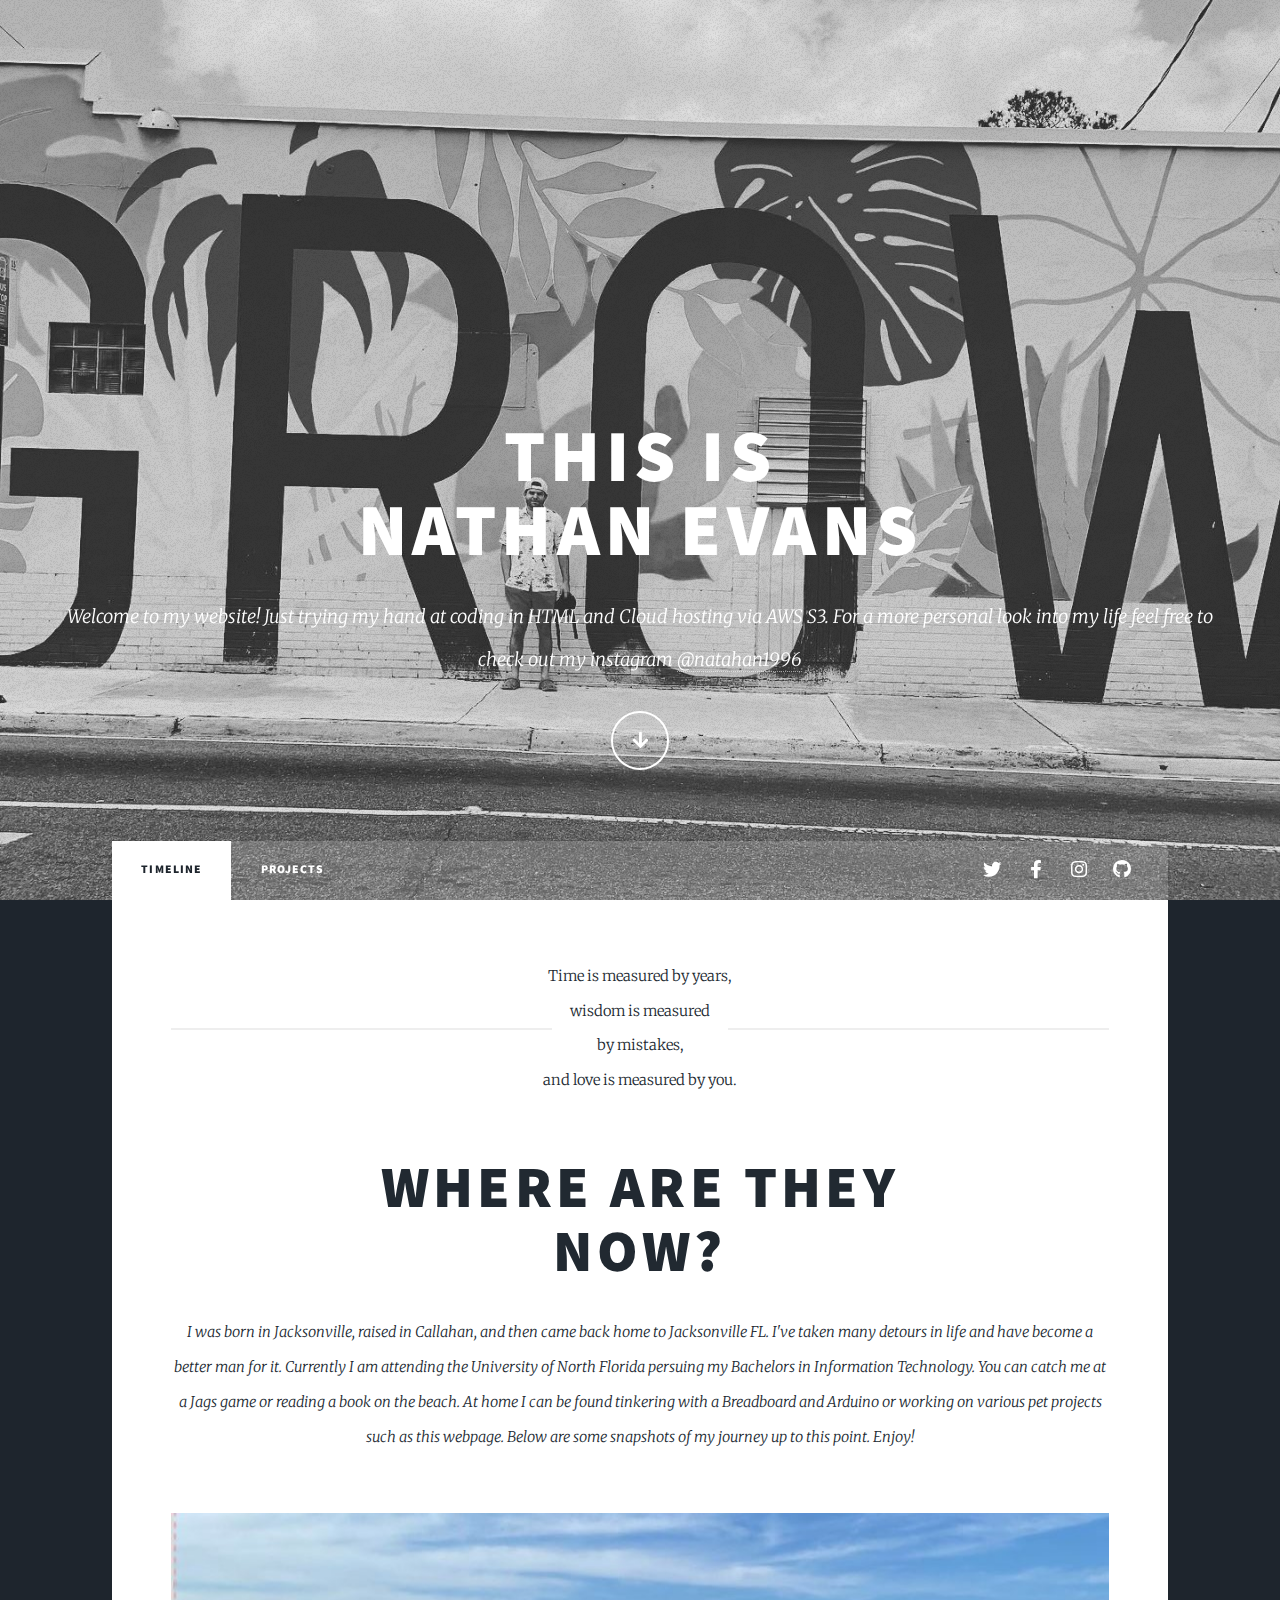
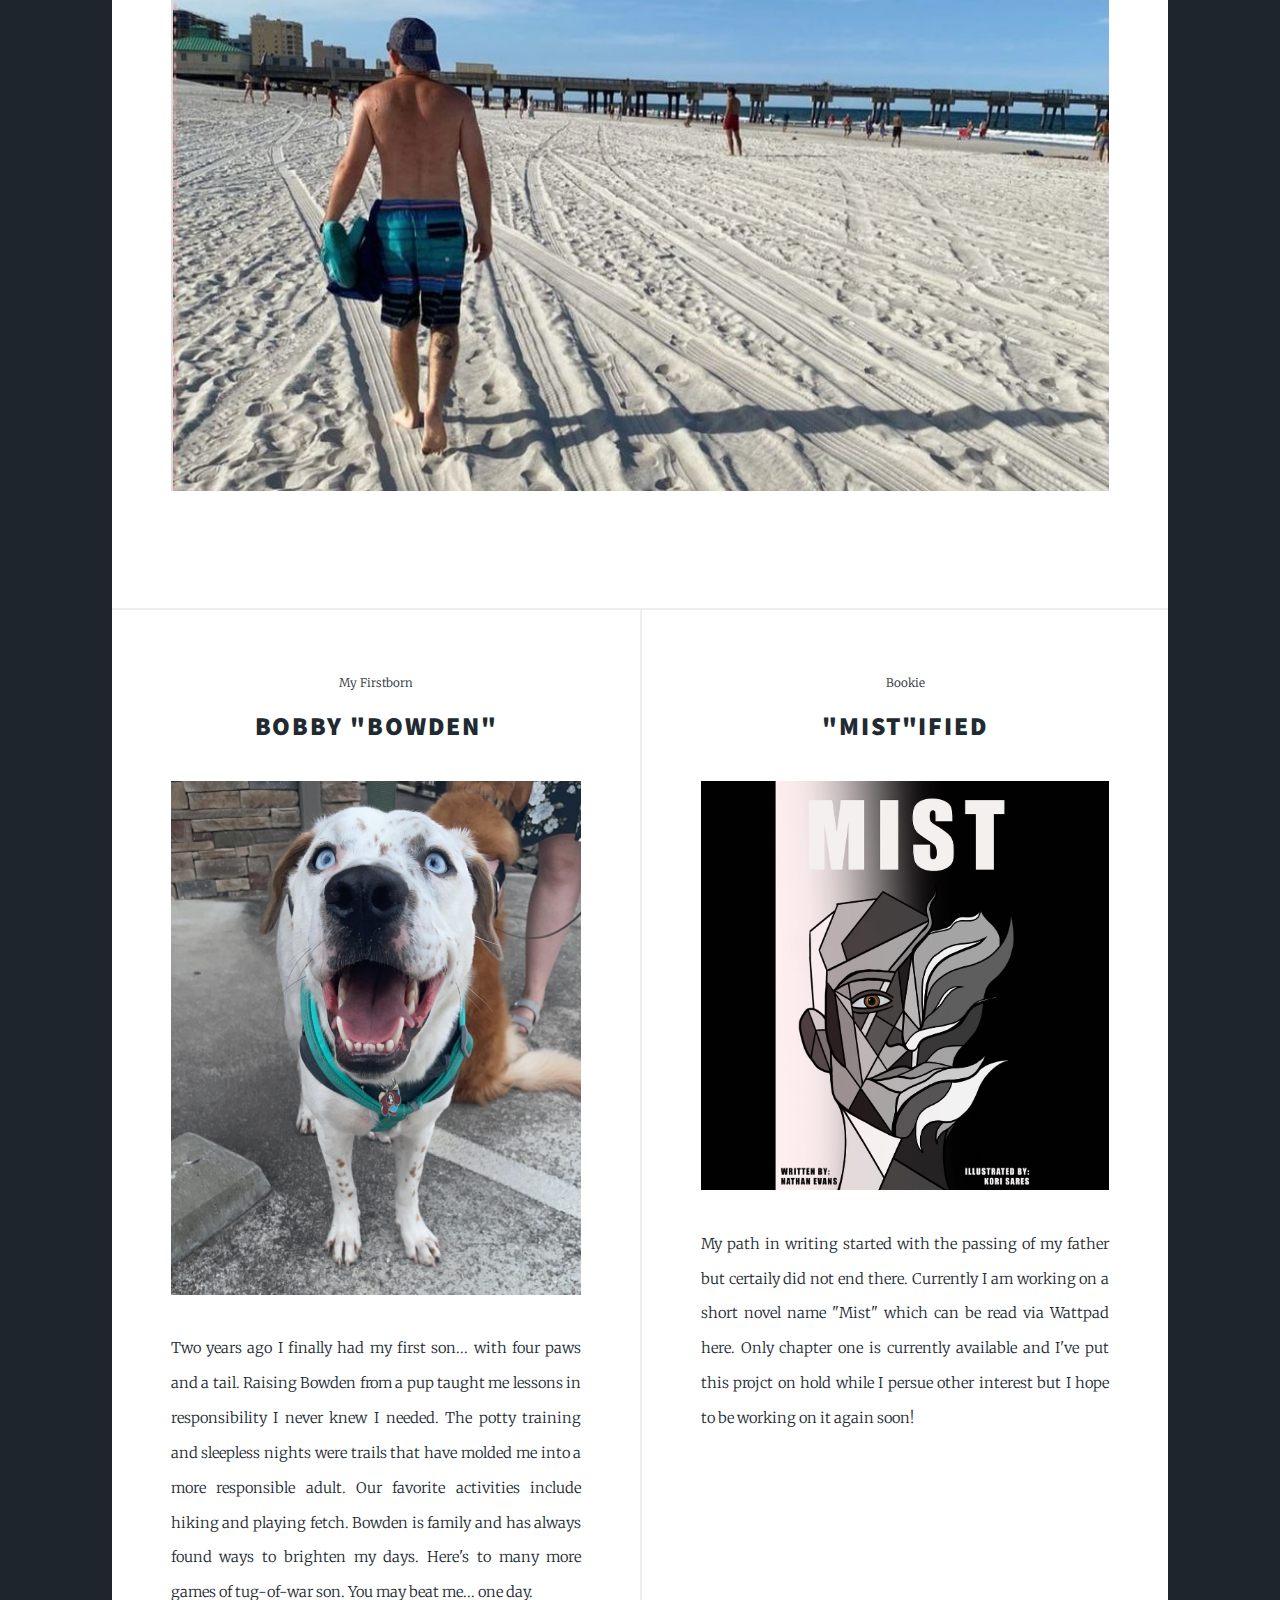
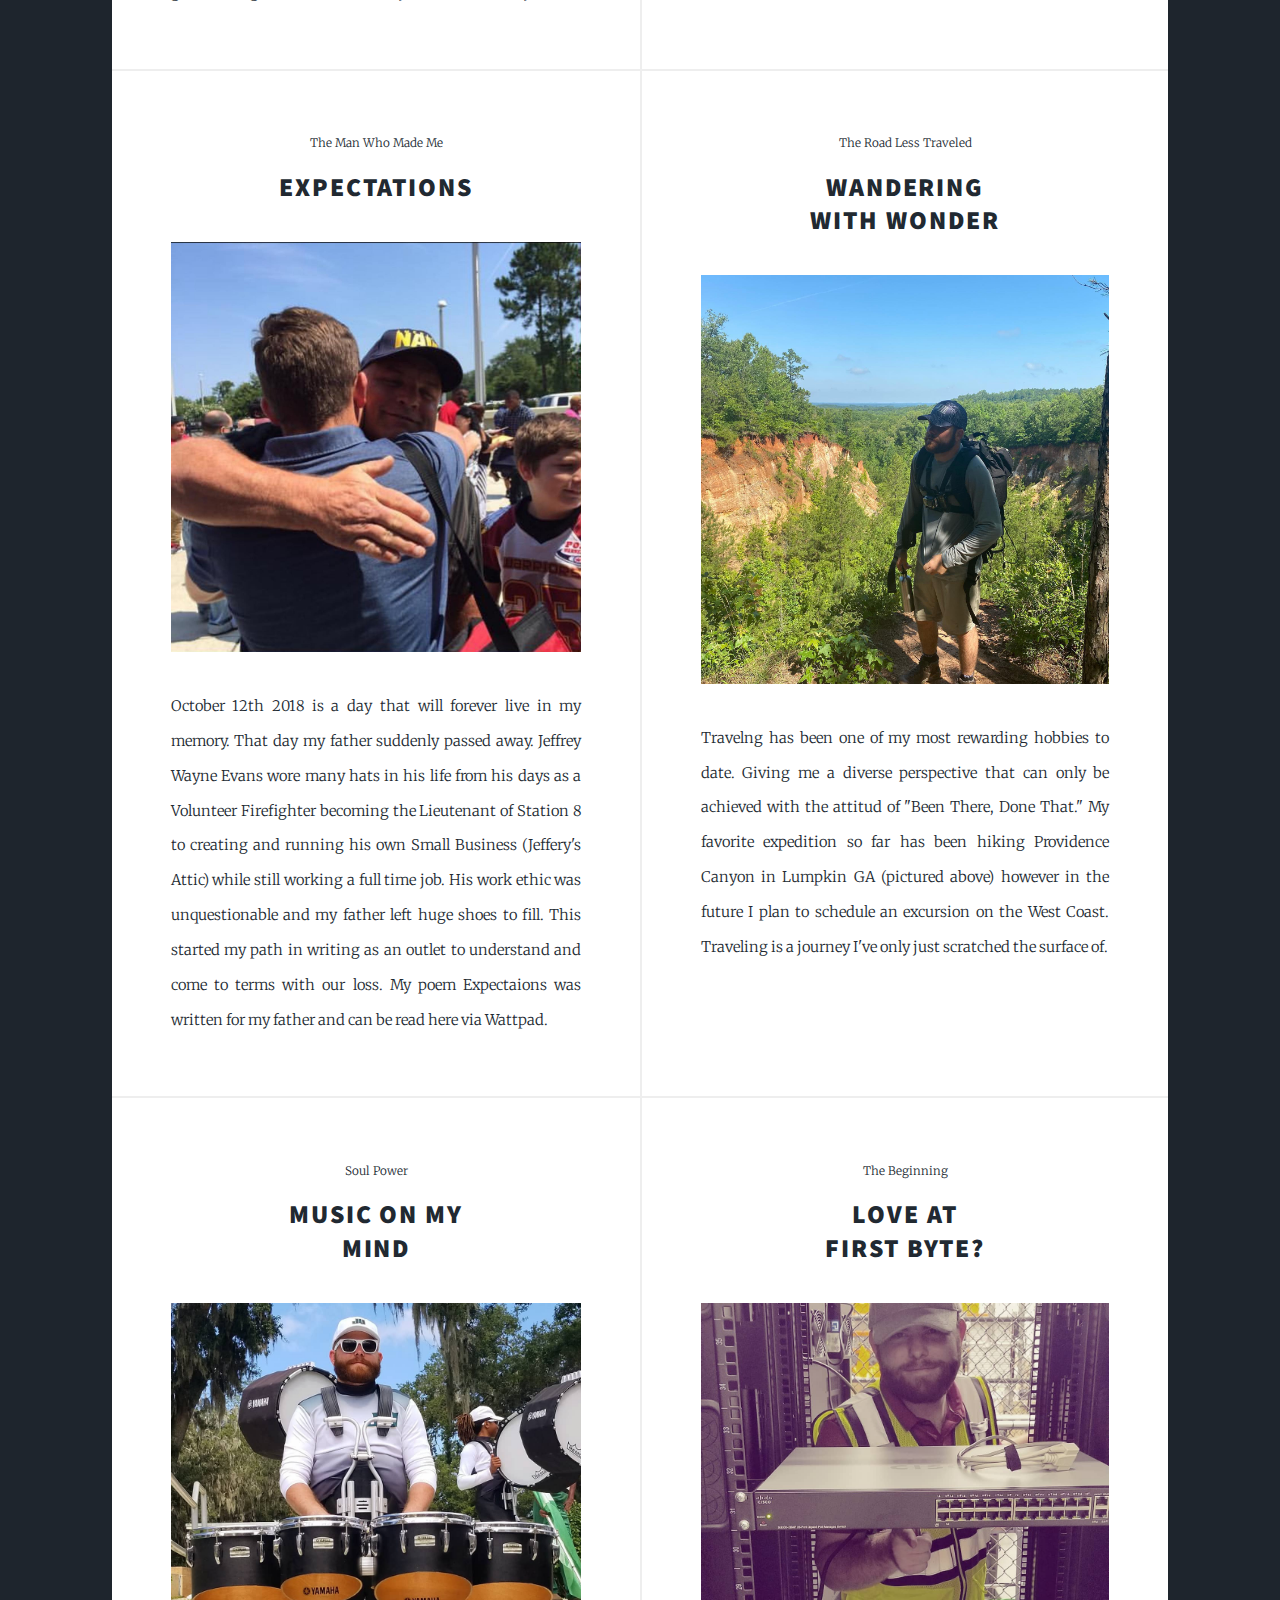
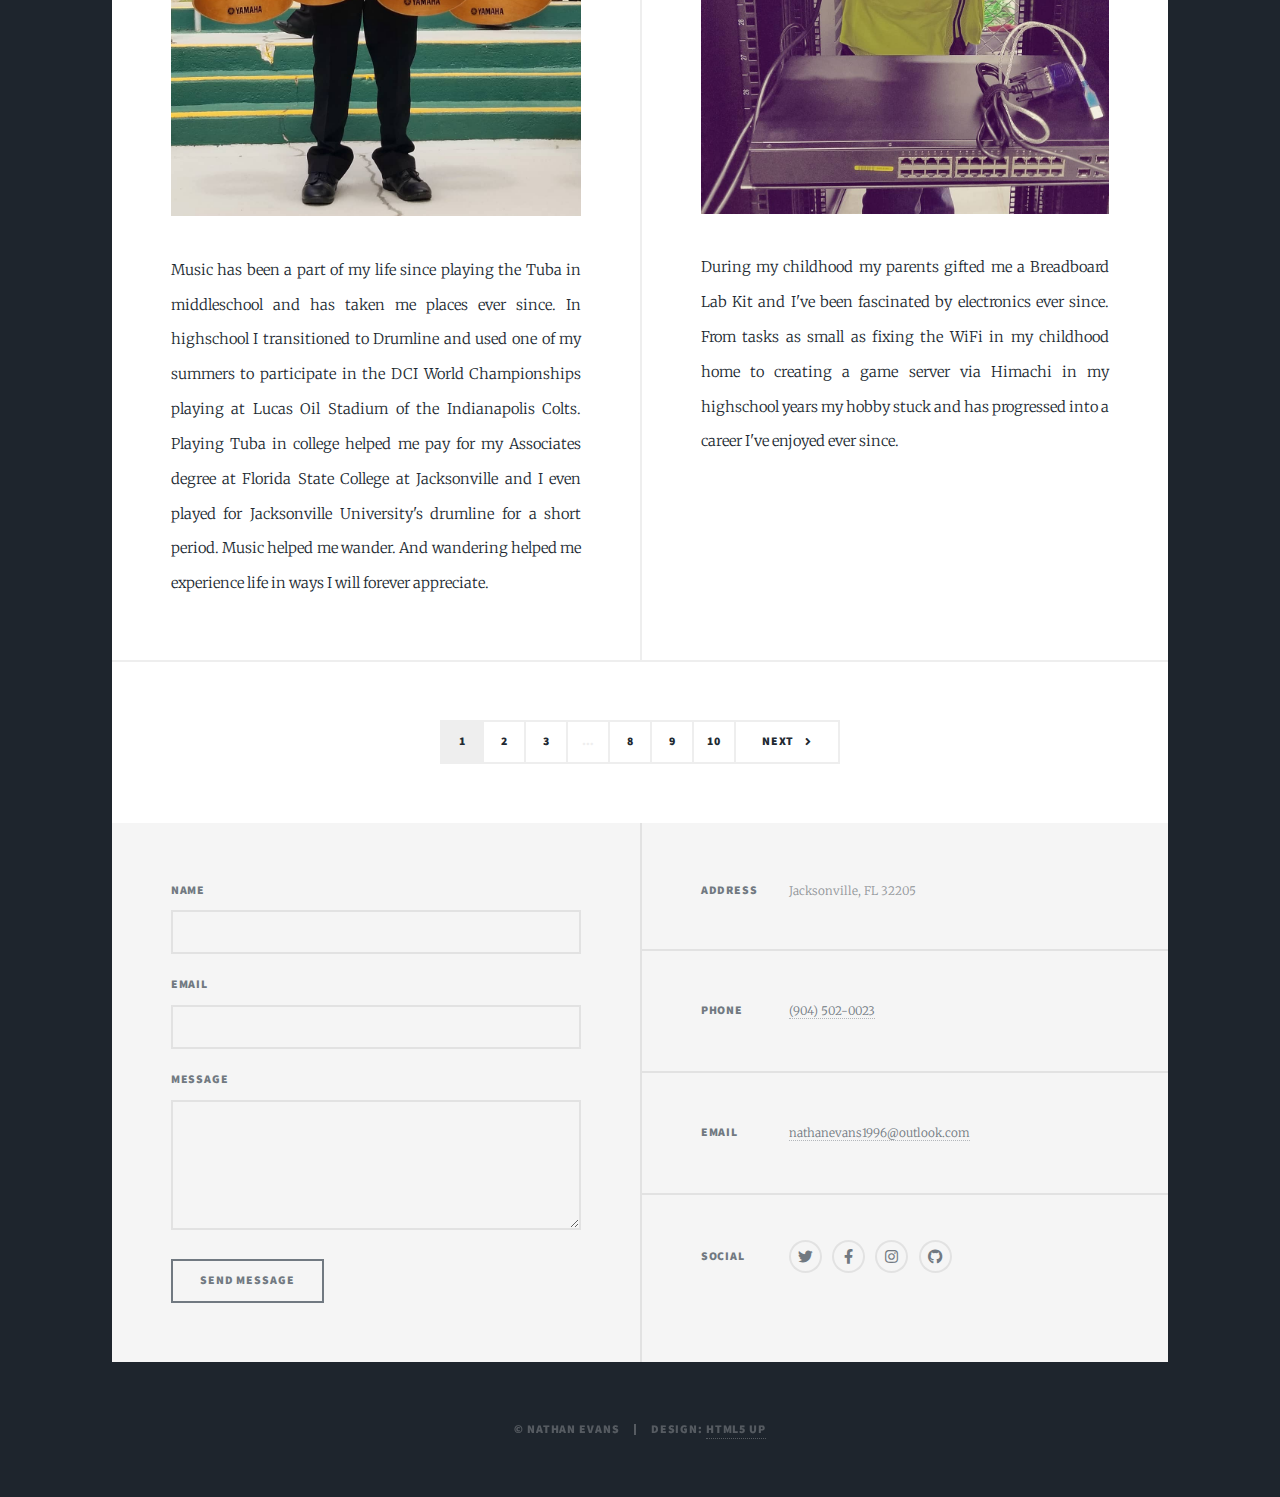
==== commit 8e5efab0: "Error with incorrect file name of Main Photo" ====
--- a/index.html
+++ b/index.html
@@ -65,7 +65,7 @@
                                                                         At home I can be found tinkering with a Breadboard and Arduino or working on various pet projects such as this webpage.
                                                                         Below are some snapshots of my journey up to this point. Enjoy!</p>
 								</header>
-								<a href="#" class="image main"><img src="images/pic01.jpg" alt="" /></a>
+								<a href="#" class="image main"><img src="images/pic01.JPG" alt="" /></a>
 							</article>
 
 						<!-- Posts -->
@@ -223,4 +223,4 @@
 			<script src="assets/js/main.js"></script>
 
 	</body>
-</html>+</html>
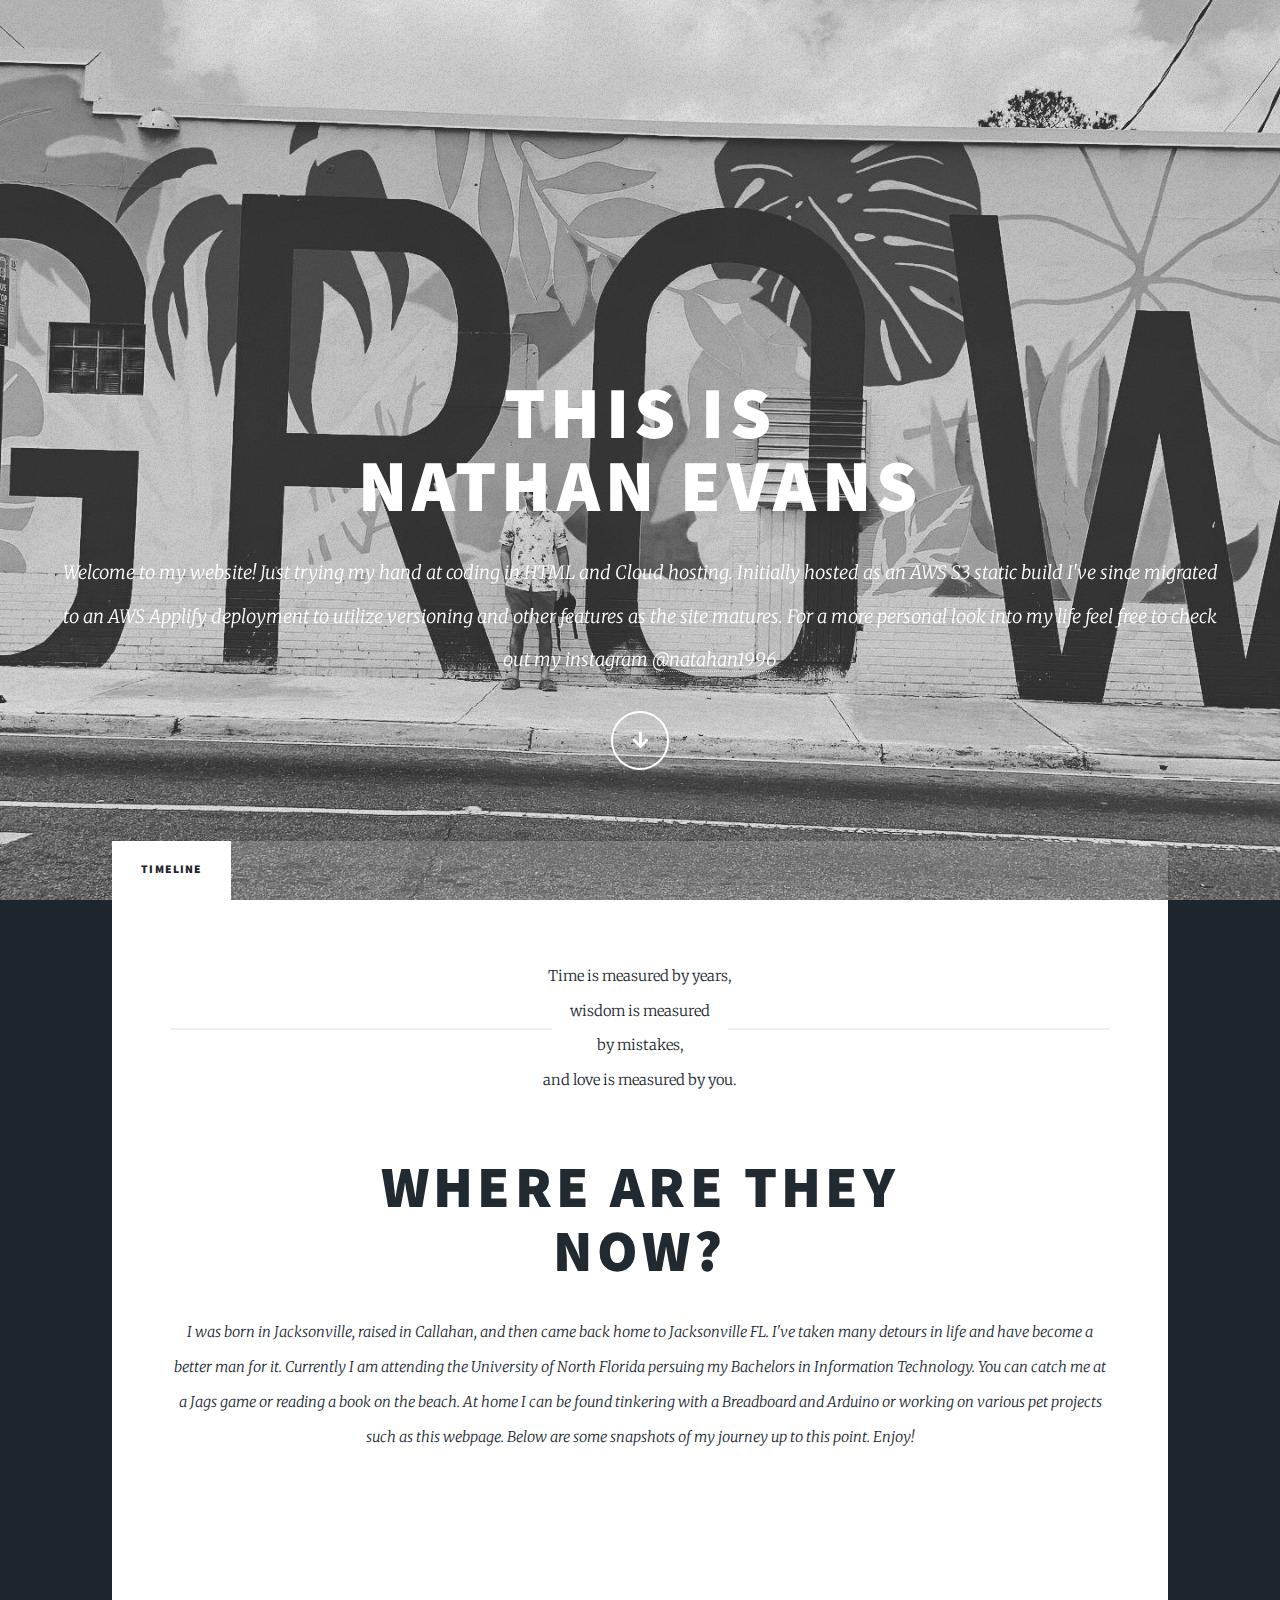
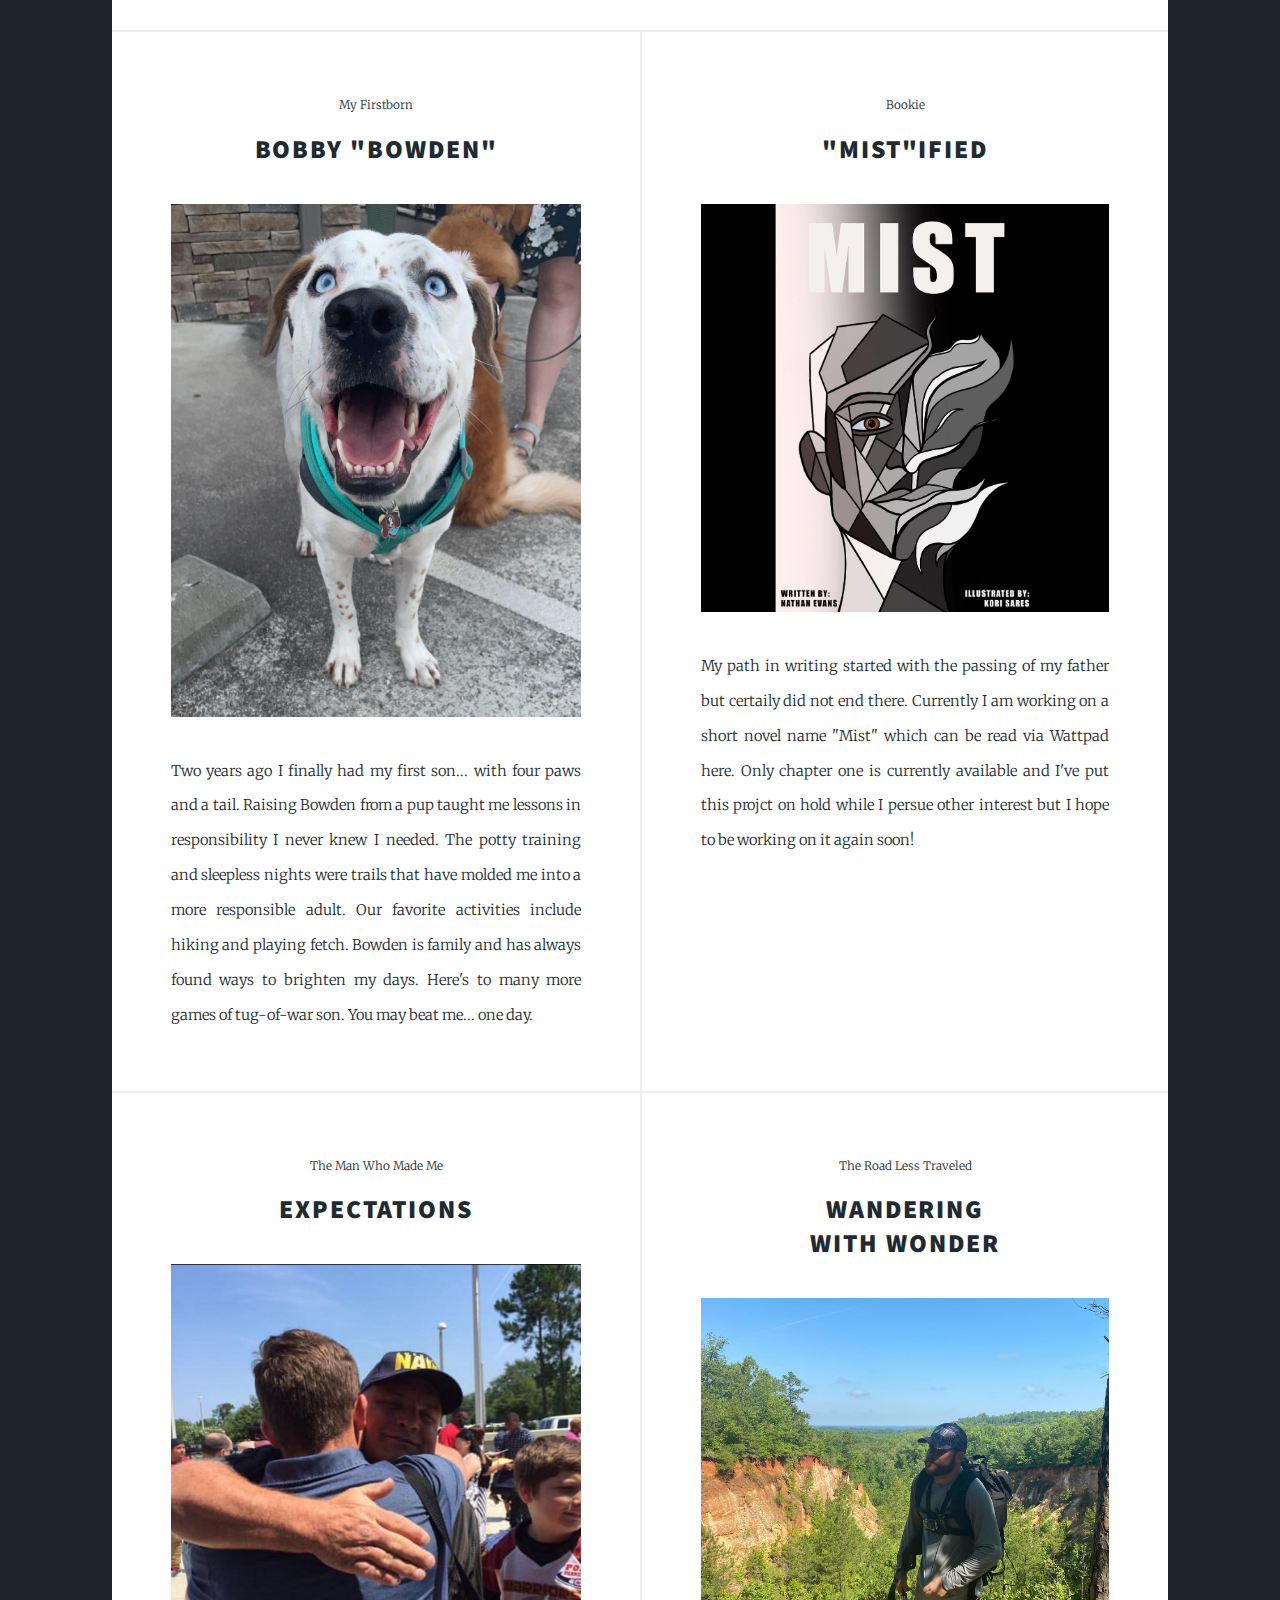
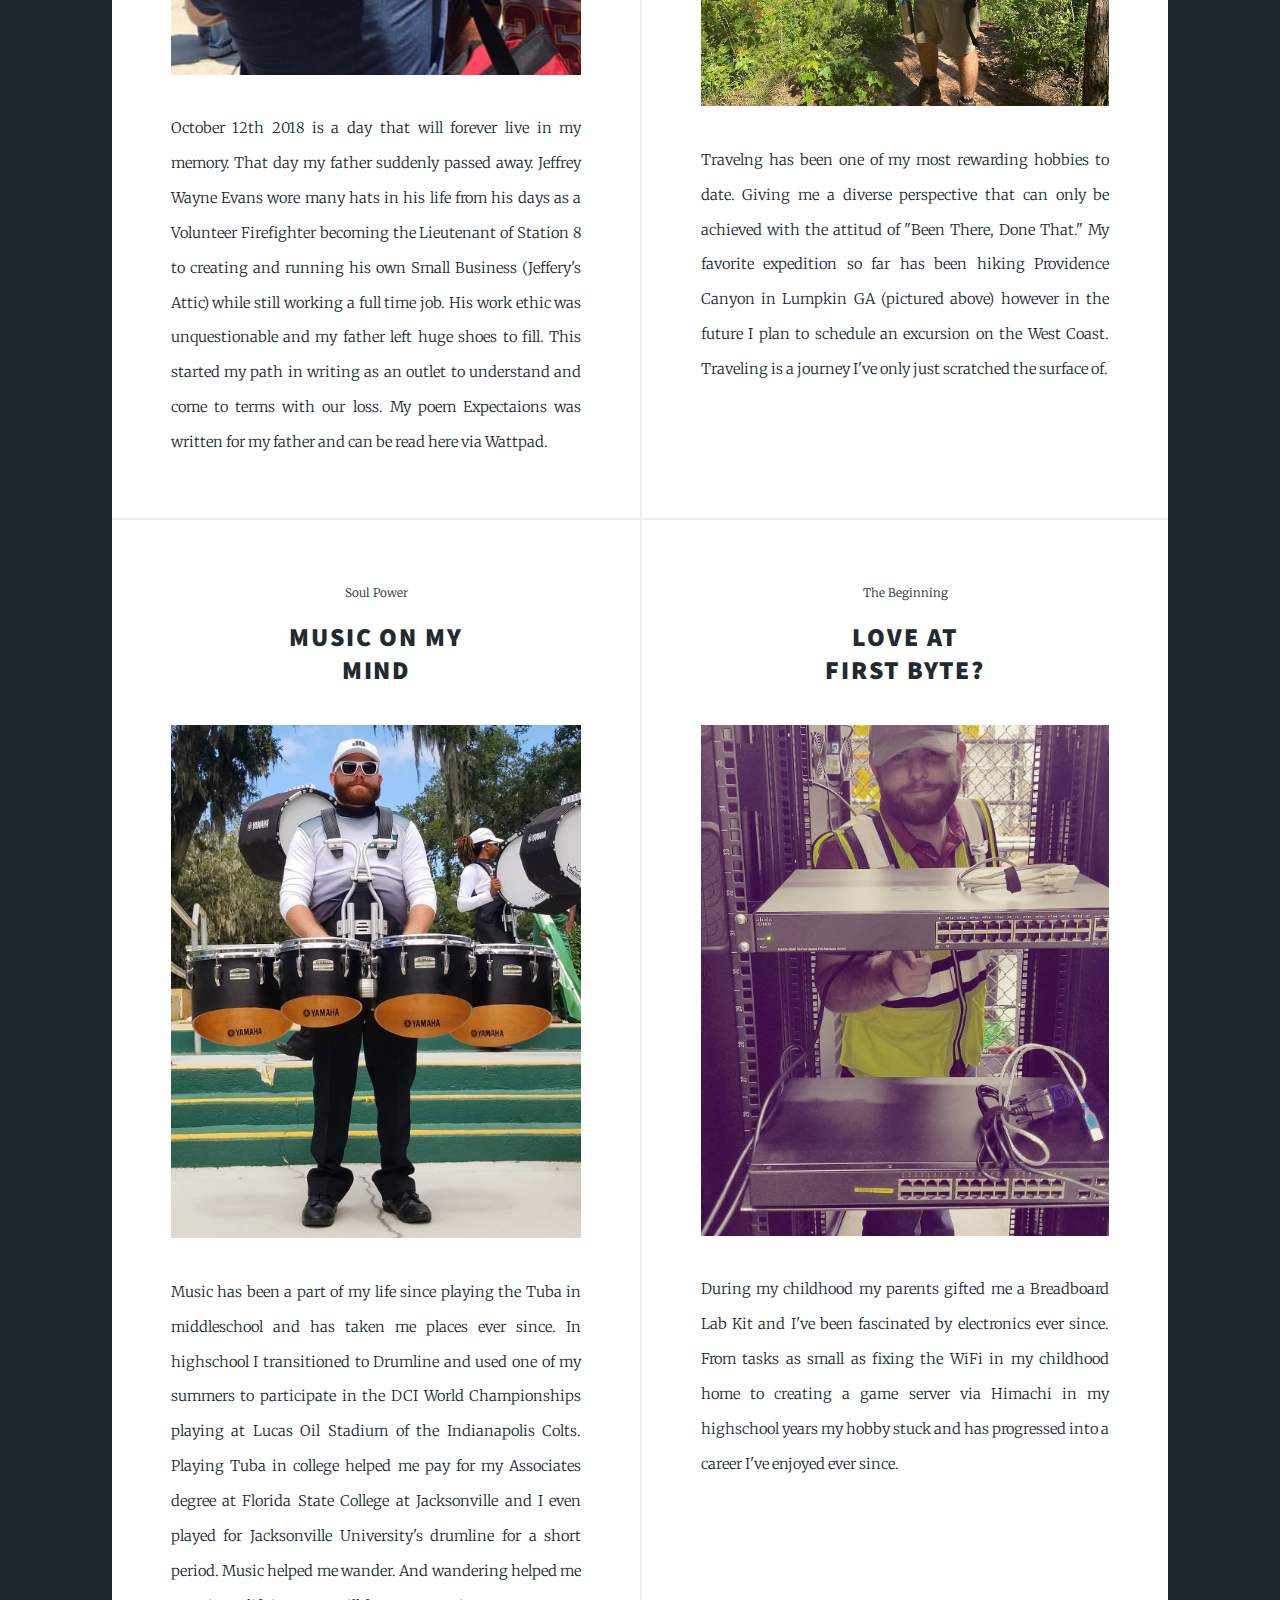
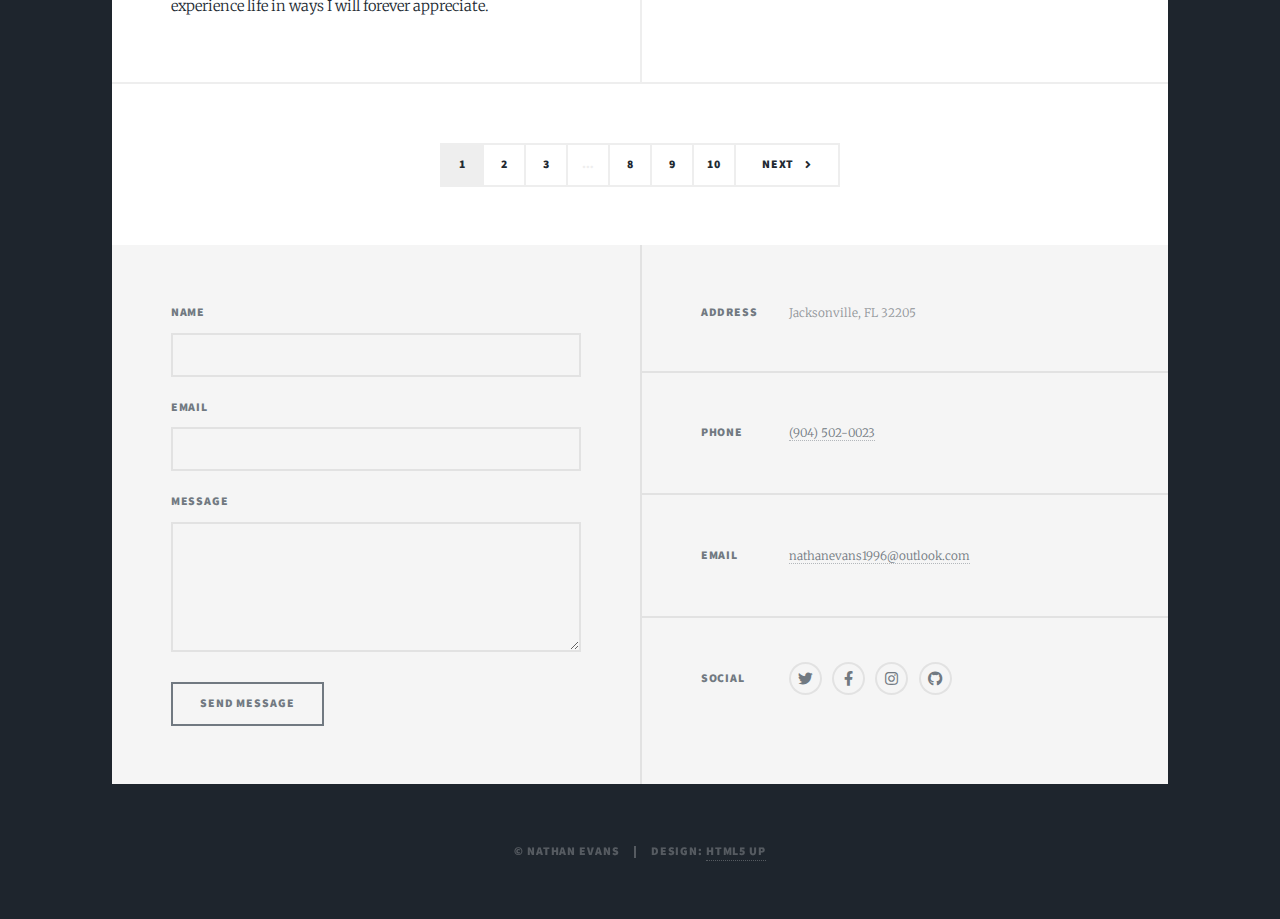
==== commit 52d86a91: "Update index.html" ====
--- a/index.html
+++ b/index.html
@@ -21,7 +21,7 @@
 					<div id="intro">
 						<h1>This is<br />
 						Nathan Evans</h1>
-						<p>Welcome to my website! Just trying my hand at coding in HTML and Cloud hosting via AWS S3. For a more personal look into my life feel free to check out my instagram <a href="https://www.instagram.com/natahan1996/">@natahan1996</a> </p>
+						<p>Welcome to my website! Just trying my hand at coding in HTML and Cloud hosting. Initially hosted as an AWS S3 static build I've since migrated to an AWS Applify deployment to utilize versioning and other features as the site matures. For a more personal look into my life feel free to check out my instagram <a href="https://www.instagram.com/natahan1996/">@natahan1996</a> </p>
 						<ul class="actions">
 							<li><a href="#header" class="button icon solid solo fa-arrow-down scrolly">Continue</a></li>
 						</ul>
@@ -36,15 +36,6 @@
 					<nav id="nav">
 						<ul class="links">
 							<li class="active"><a href="index.html">Timeline</a></li>
-							<li><a href="generic.html">Projects</a></li>
-							
-						</ul>
-						<ul class="icons">
-							<li><a href="#" class="icon brands fa-twitter"><span class="label">Twitter</span></a></li>
-							<li><a href="#" class="icon brands fa-facebook-f"><span class="label">Facebook</span></a></li>
-							<li><a href="#" class="icon brands fa-instagram"><span class="label">Instagram</span></a></li>
-							<li><a href="#" class="icon brands fa-github"><span class="label">GitHub</span></a></li>
-						</ul>
 					</nav>
 
 				<!-- Main -->
@@ -65,7 +56,7 @@
                                                                         At home I can be found tinkering with a Breadboard and Arduino or working on various pet projects such as this webpage.
                                                                         Below are some snapshots of my journey up to this point. Enjoy!</p>
 								</header>
-								<a href="#" class="image main"><img src="images/pic01.JPG" alt="" /></a>
+								<a href="#" class="image main"><img src="images/pic01.jpg" alt="" /></a>
 							</article>
 
 						<!-- Posts -->
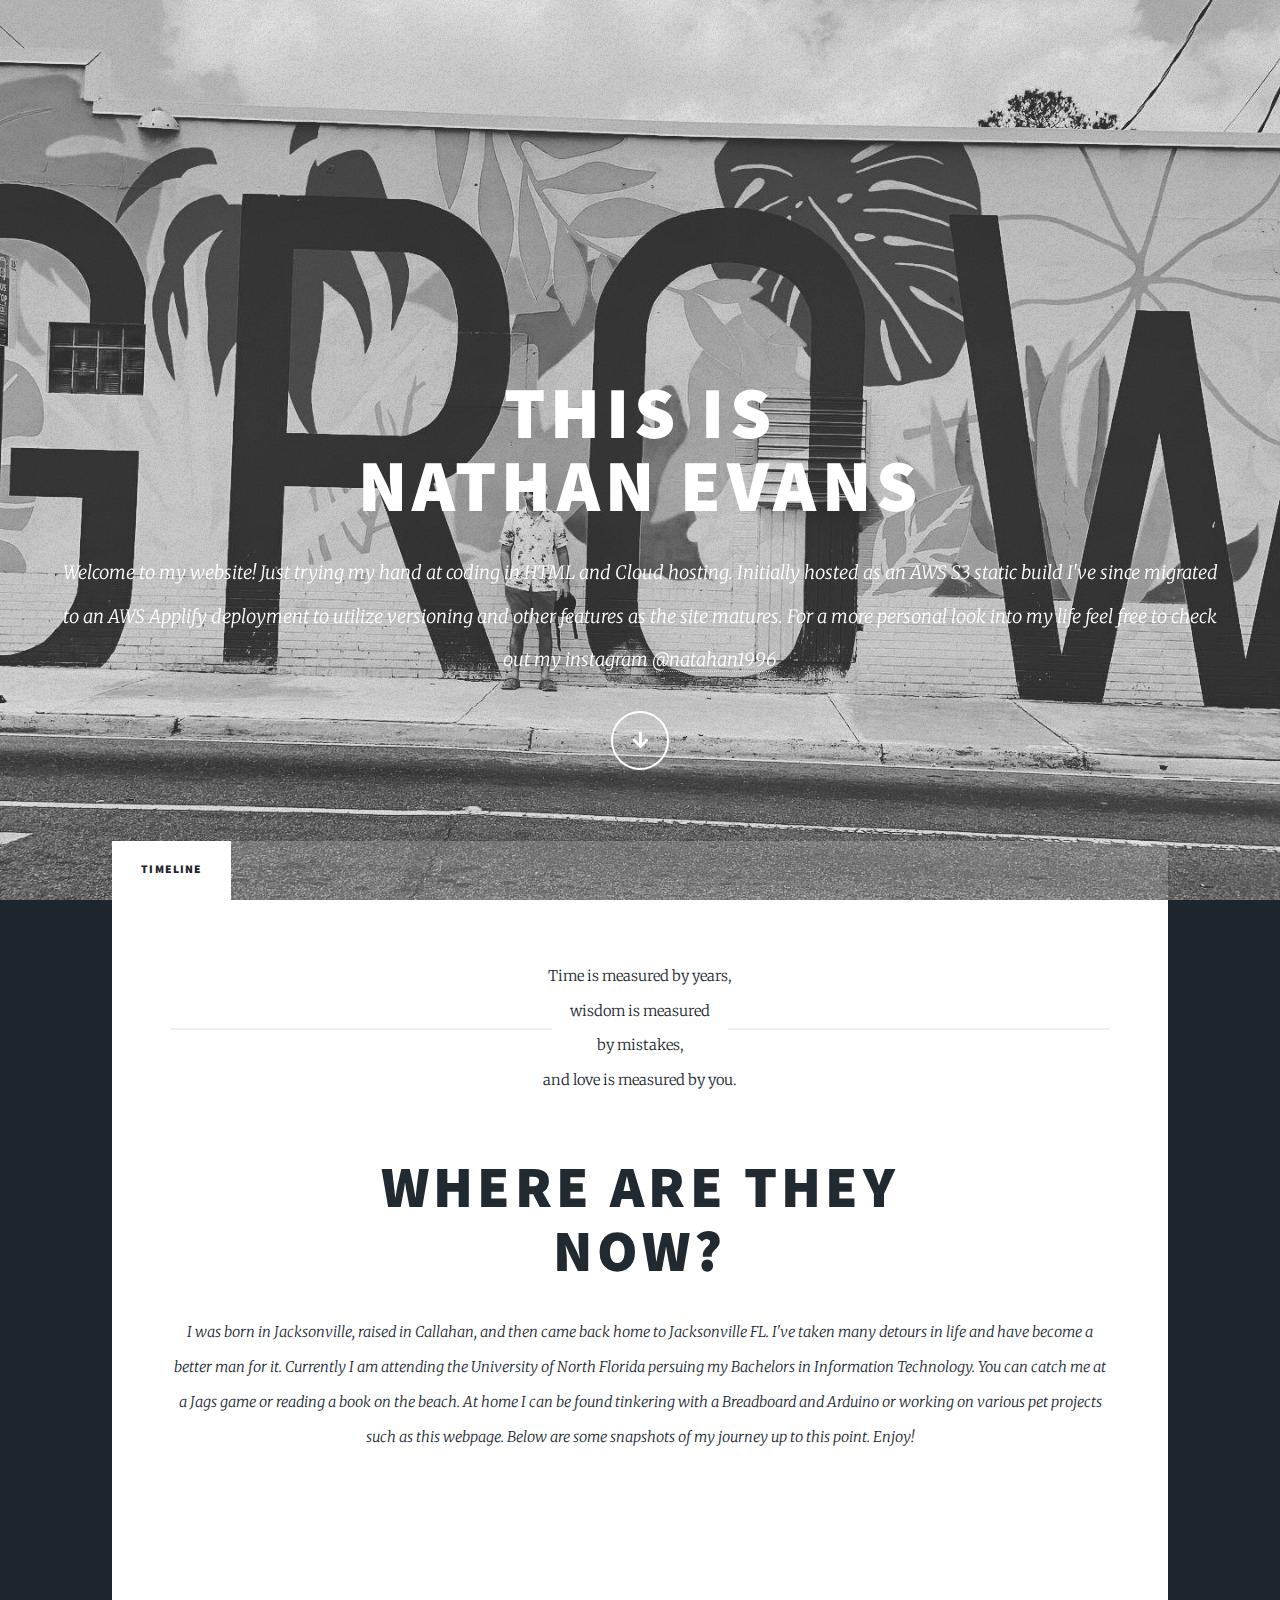
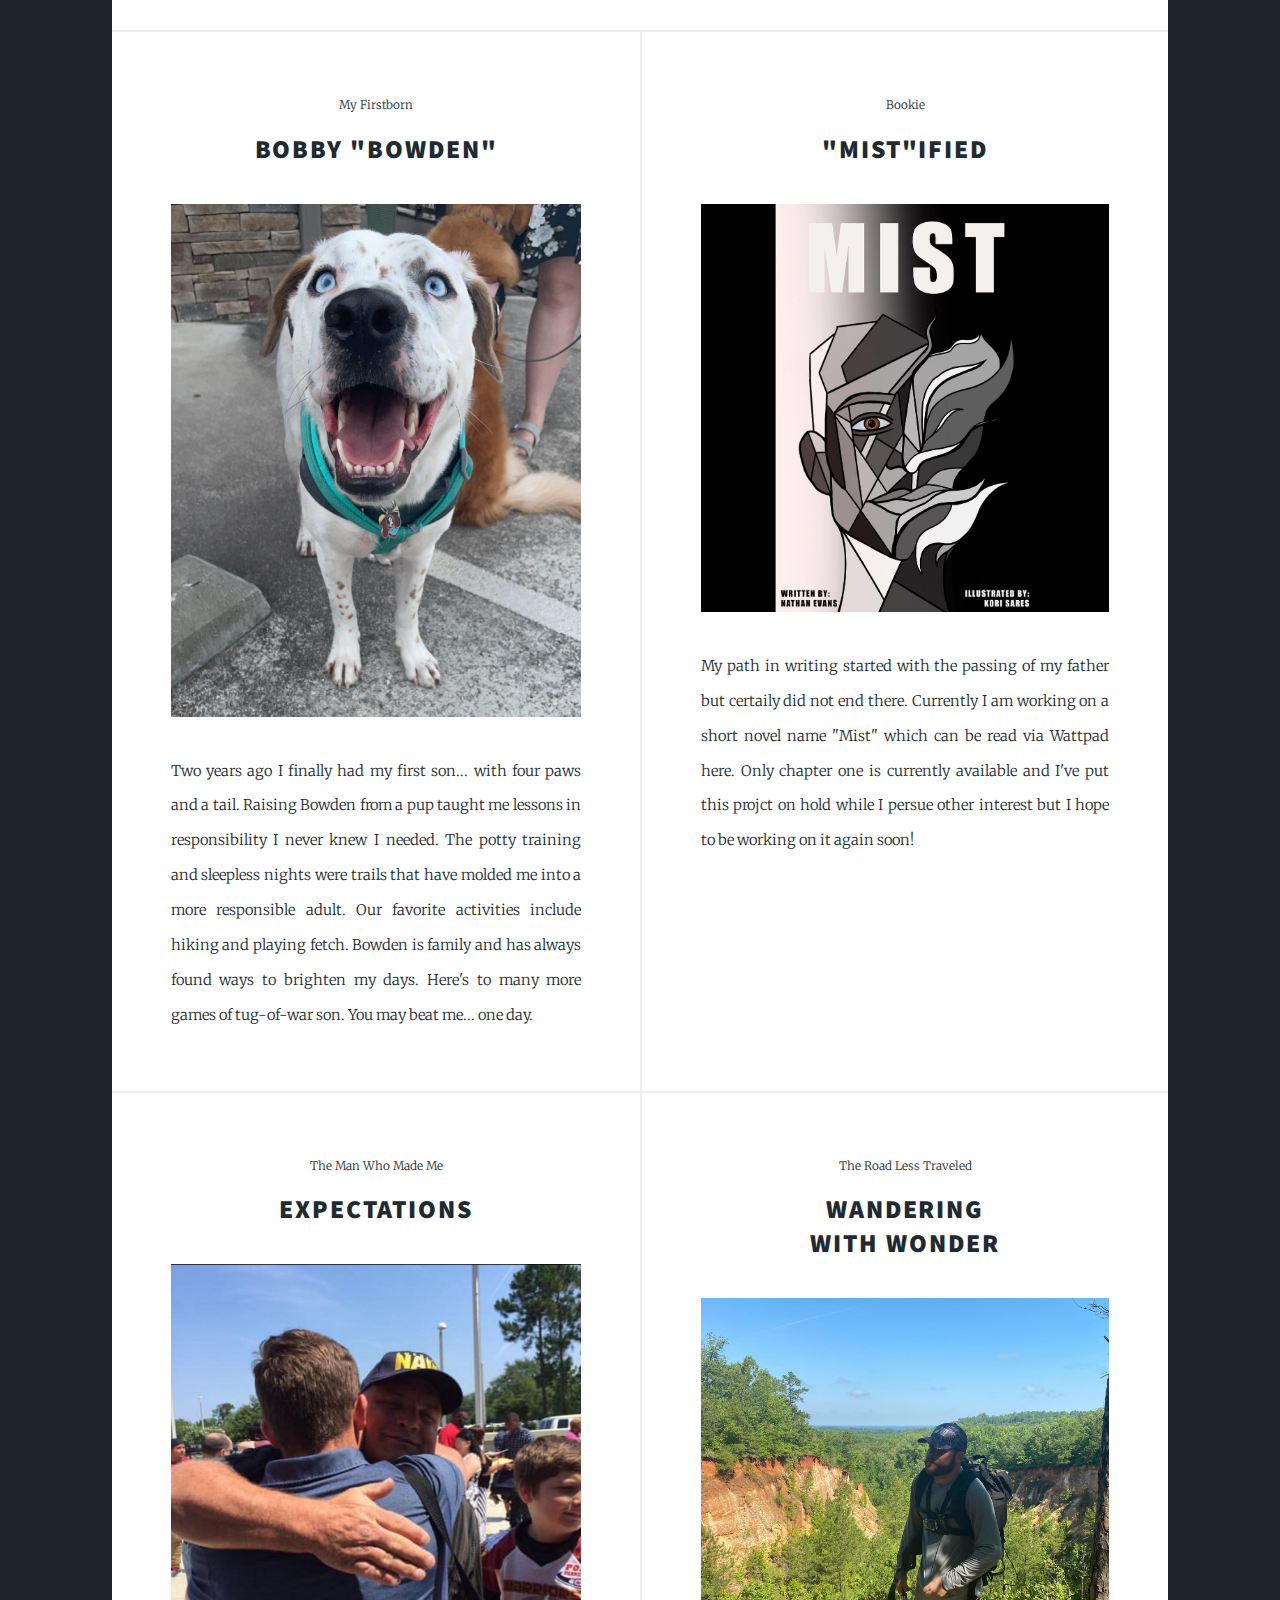
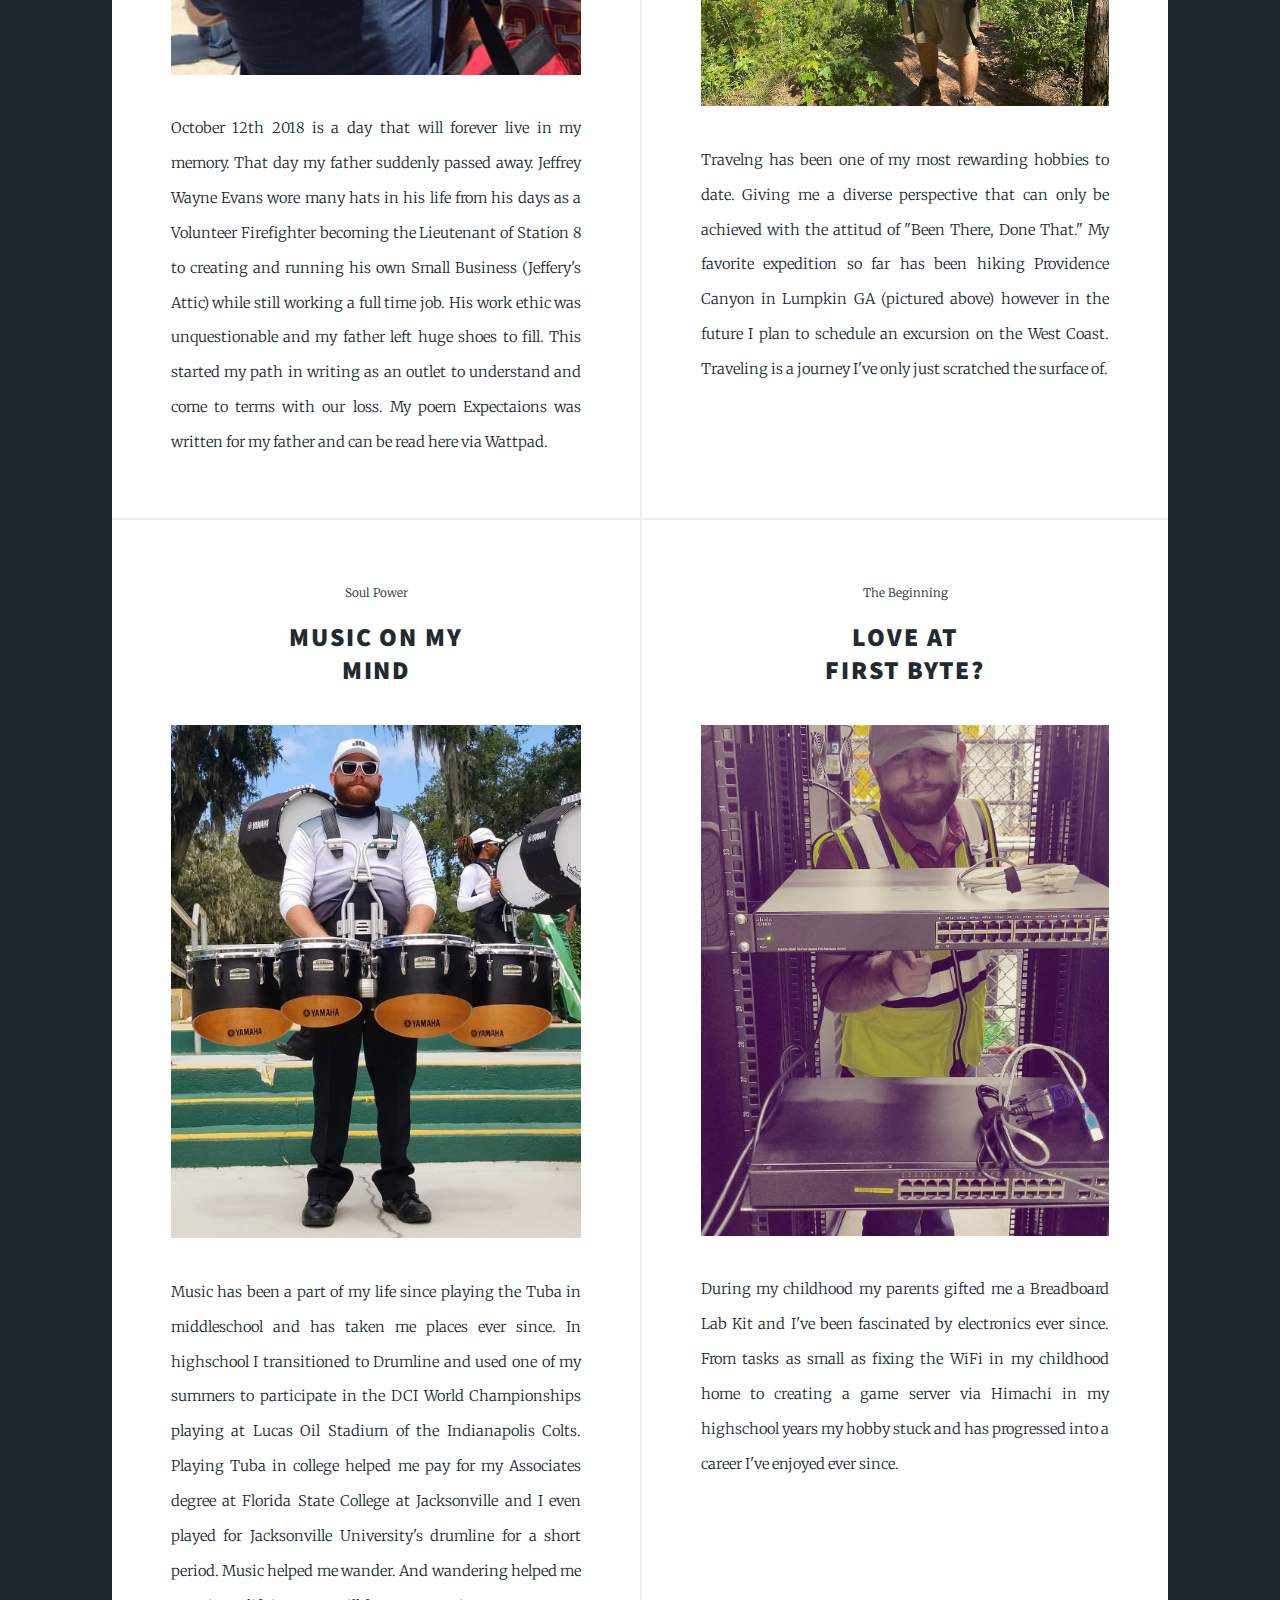
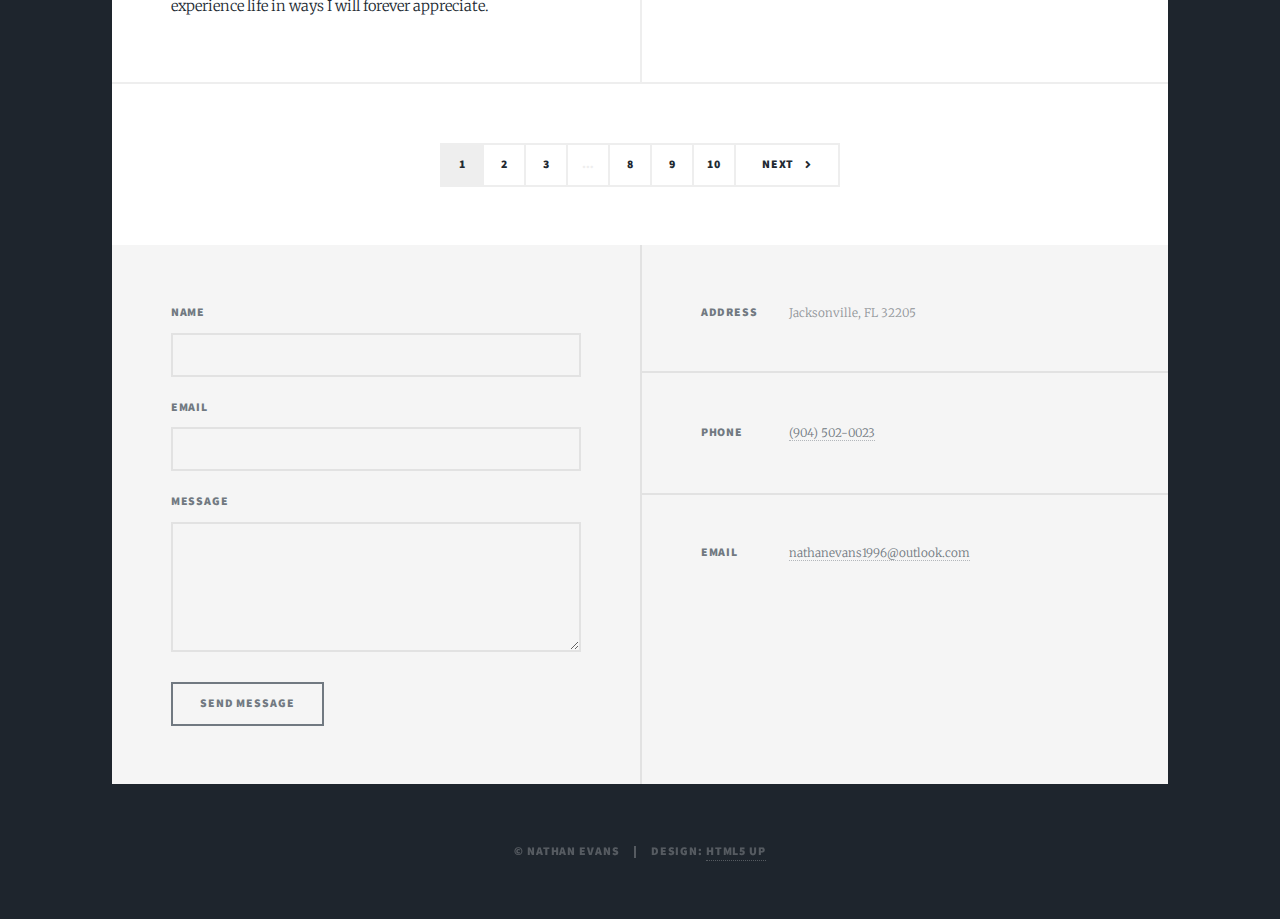
==== commit ba4df231: "Update index.html" ====
--- a/index.html
+++ b/index.html
@@ -185,15 +185,7 @@
 								<h3>Email</h3>
 								<p><a href="#">nathanevans1996@outlook.com</a></p>
 							</section>
-							<section>
-								<h3>Social</h3>
-								<ul class="icons alt">
-									<li><a href="#" class="icon brands alt fa-twitter"><span class="label">Twitter</span></a></li>
-									<li><a href="#" class="icon brands alt fa-facebook-f"><span class="label">Facebook</span></a></li>
-									<li><a href="#" class="icon brands alt fa-instagram"><span class="label">Instagram</span></a></li>
-									<li><a href="#" class="icon brands alt fa-github"><span class="label">GitHub</span></a></li>
-								</ul>
-							</section>
+							
 						</section>
 					</footer>
 
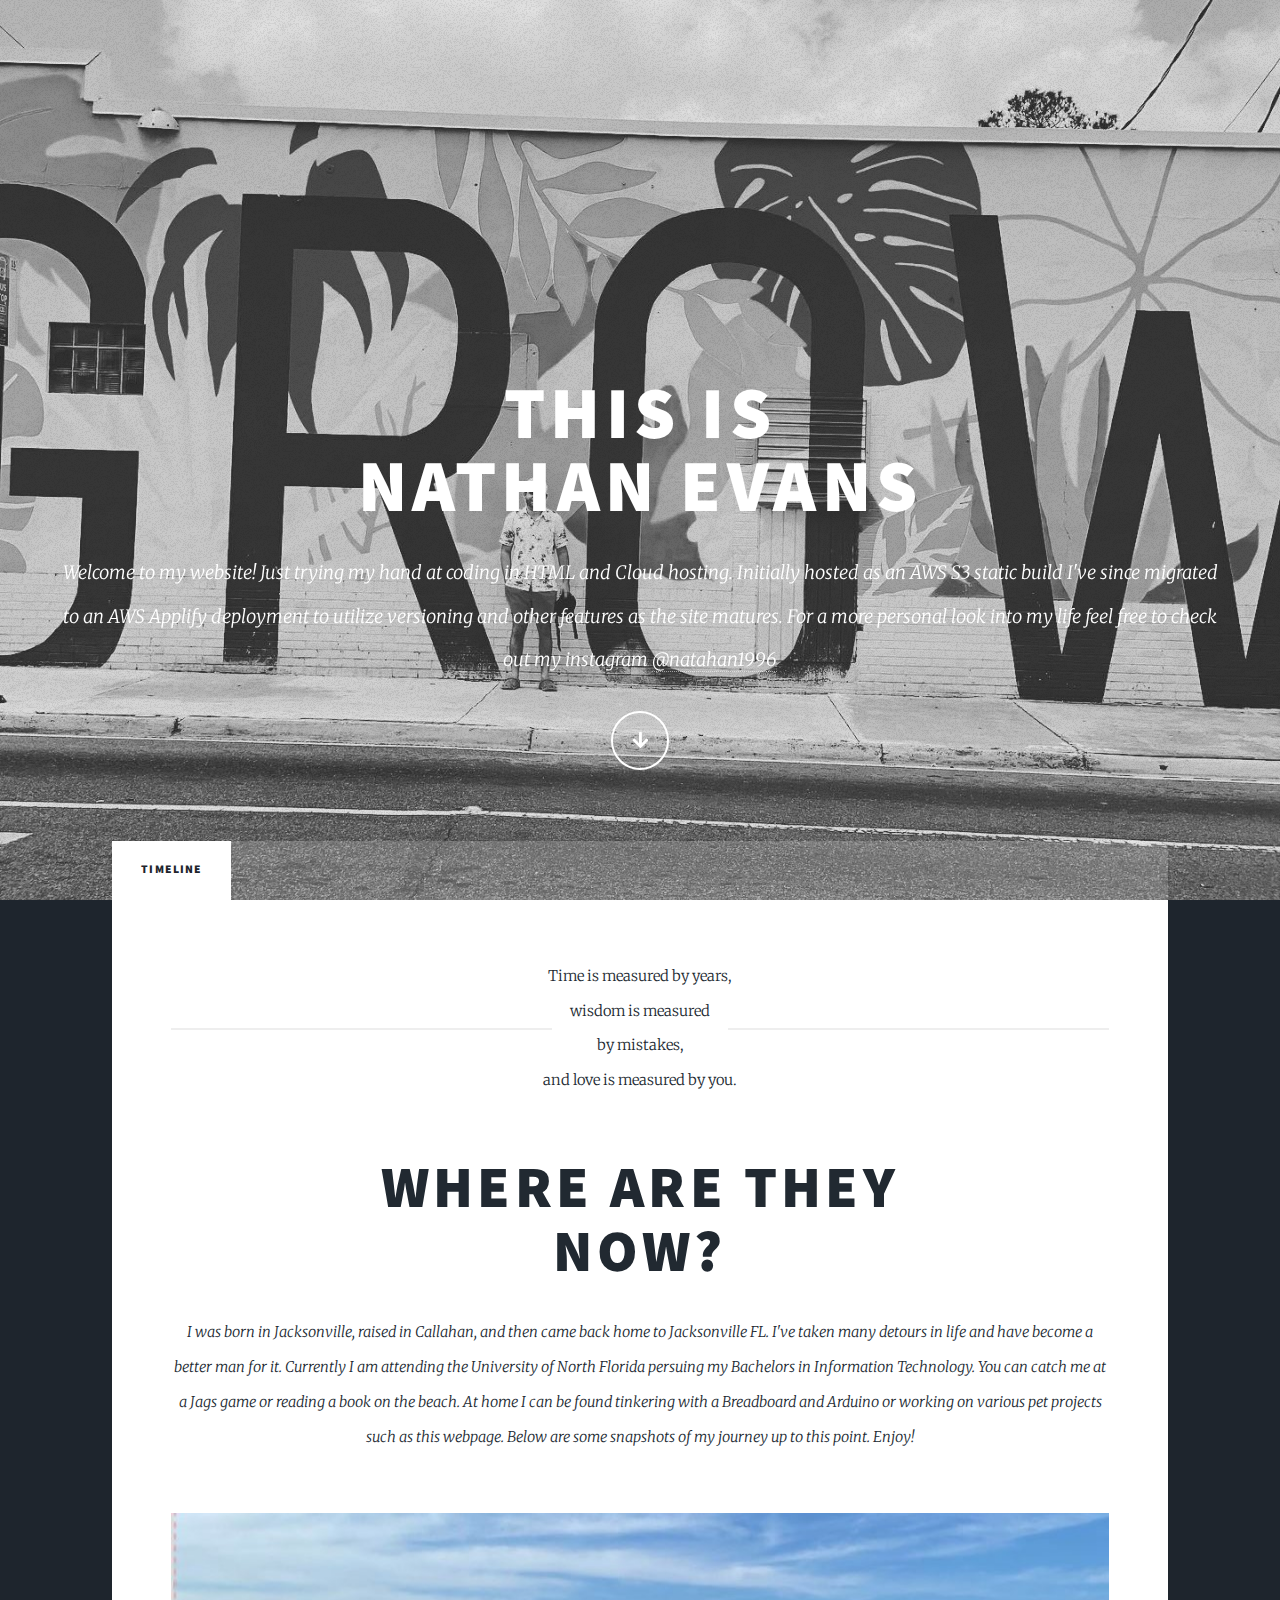
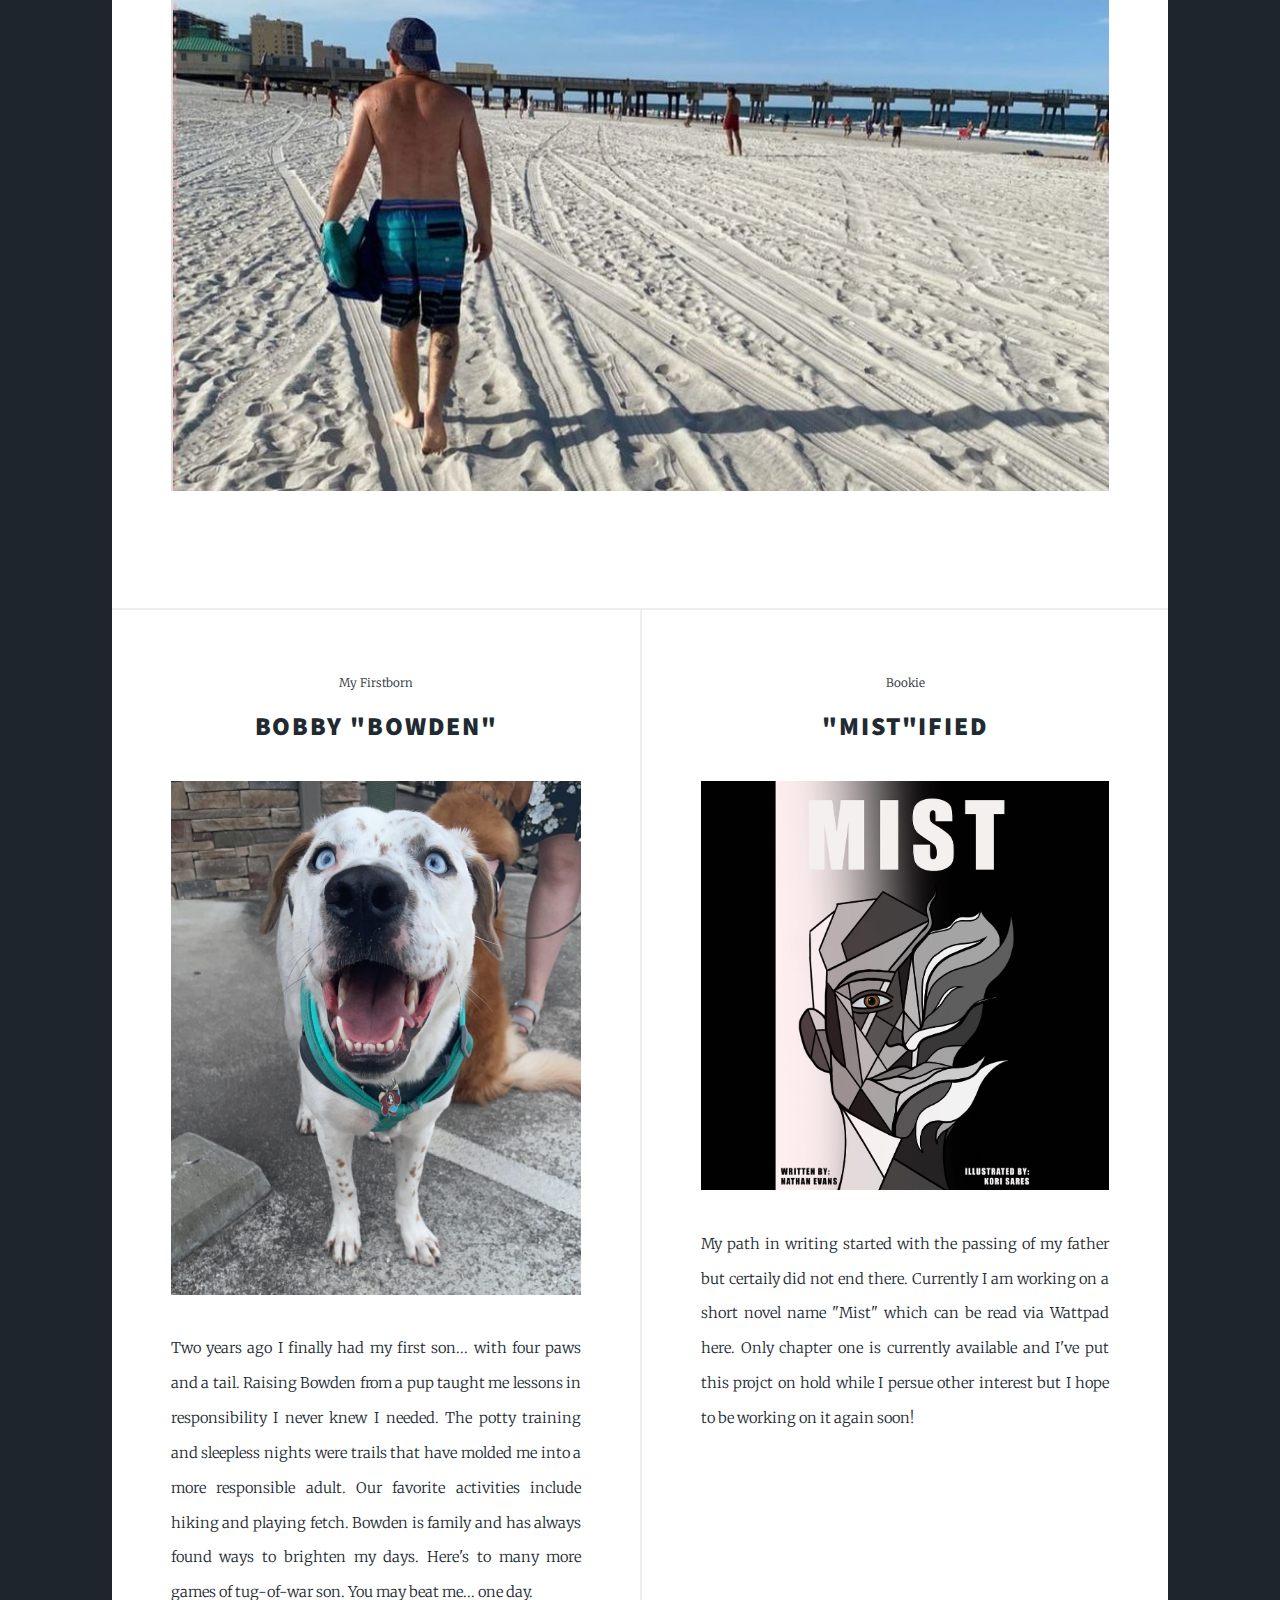
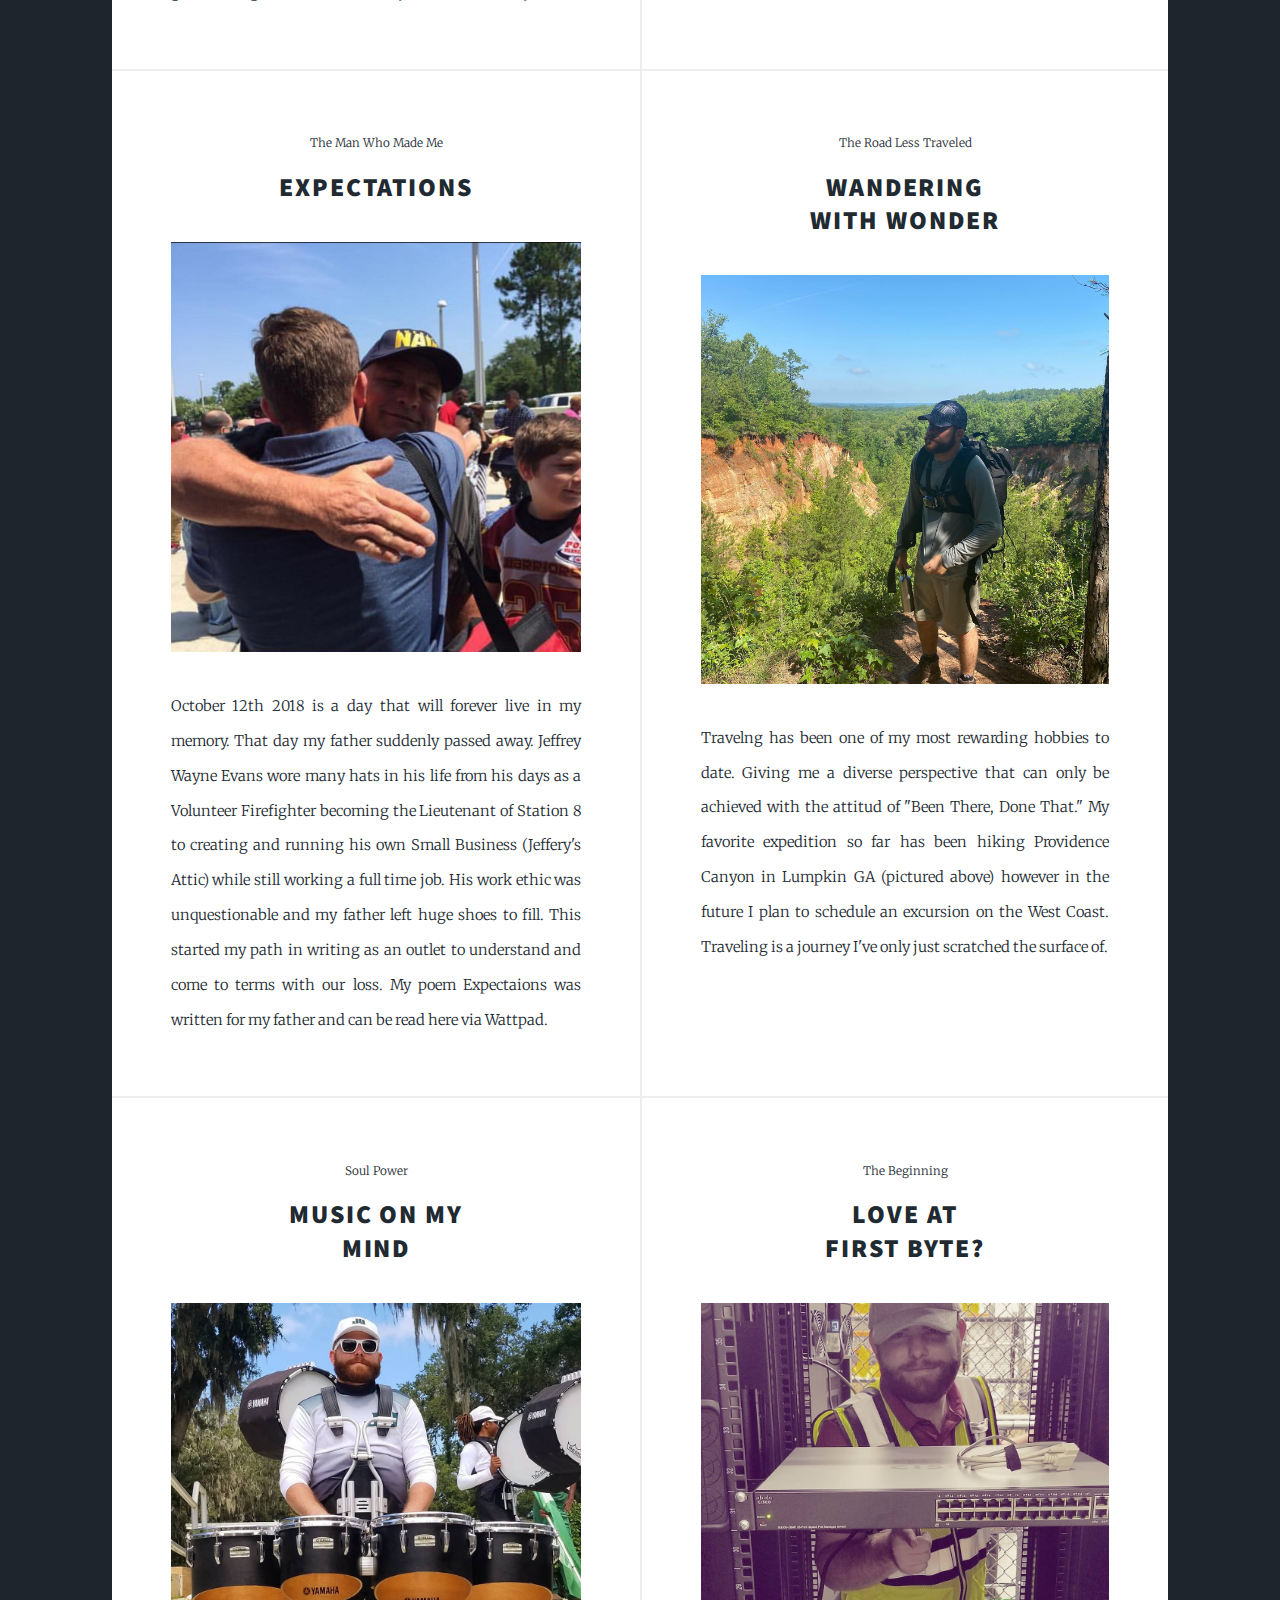
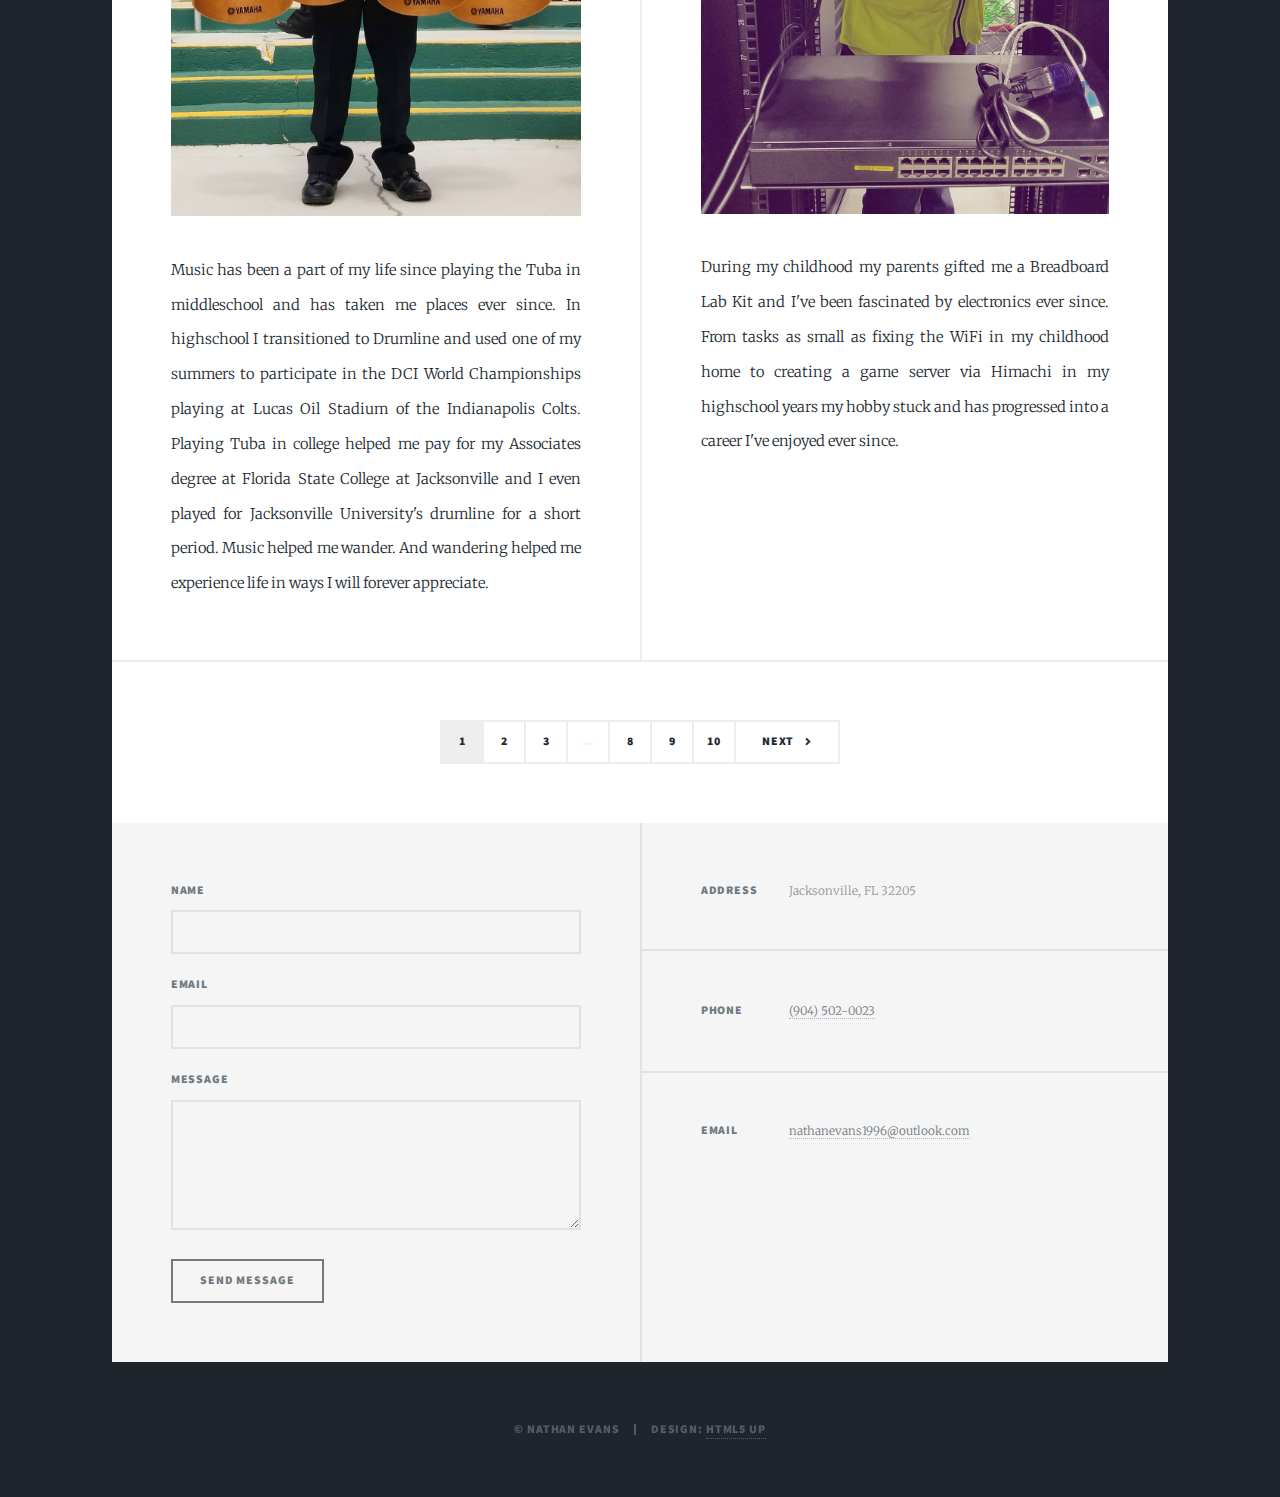
==== commit ba137724: "Update index.html" ====
--- a/index.html
+++ b/index.html
@@ -56,7 +56,7 @@
                                                                         At home I can be found tinkering with a Breadboard and Arduino or working on various pet projects such as this webpage.
                                                                         Below are some snapshots of my journey up to this point. Enjoy!</p>
 								</header>
-								<a href="#" class="image main"><img src="images/pic01.jpg" alt="" /></a>
+								<a href="#" class="image main"><img src="images/pic01.JPG" alt="" /></a>
 							</article>
 
 						<!-- Posts -->
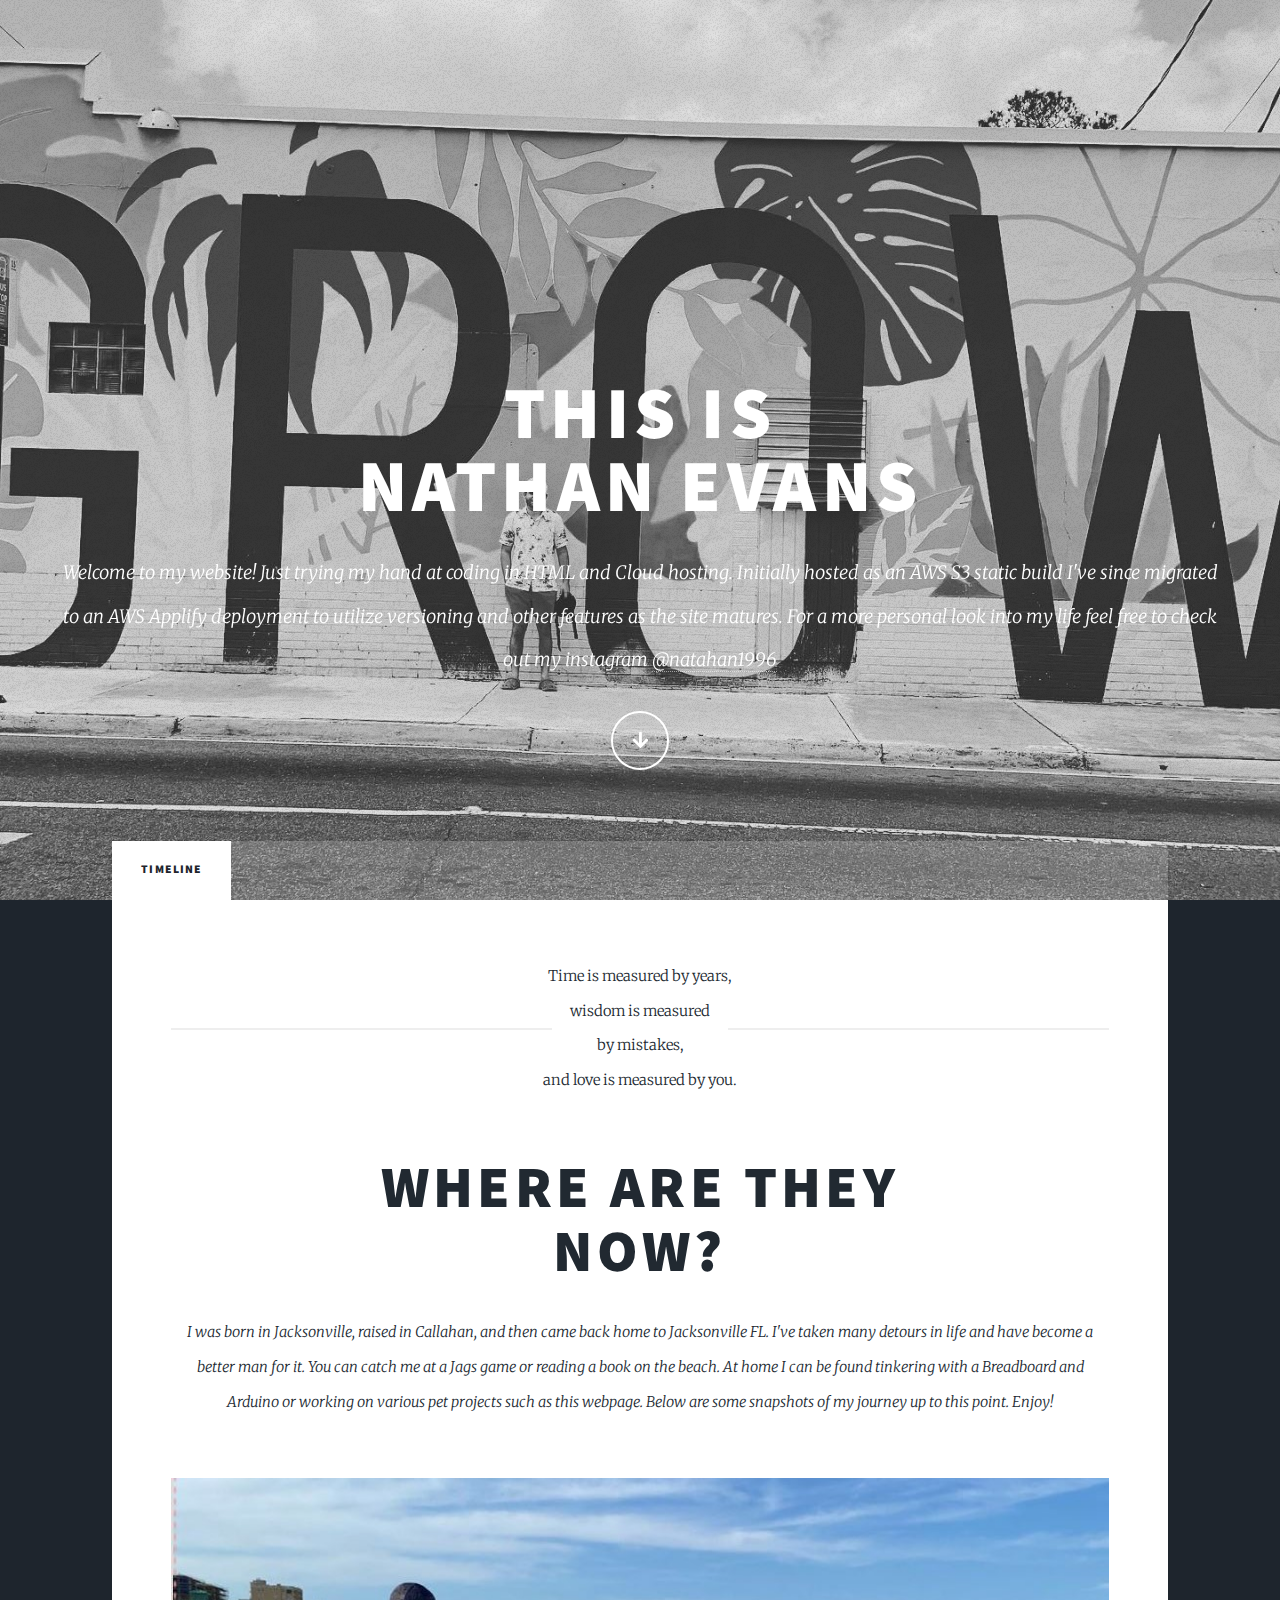
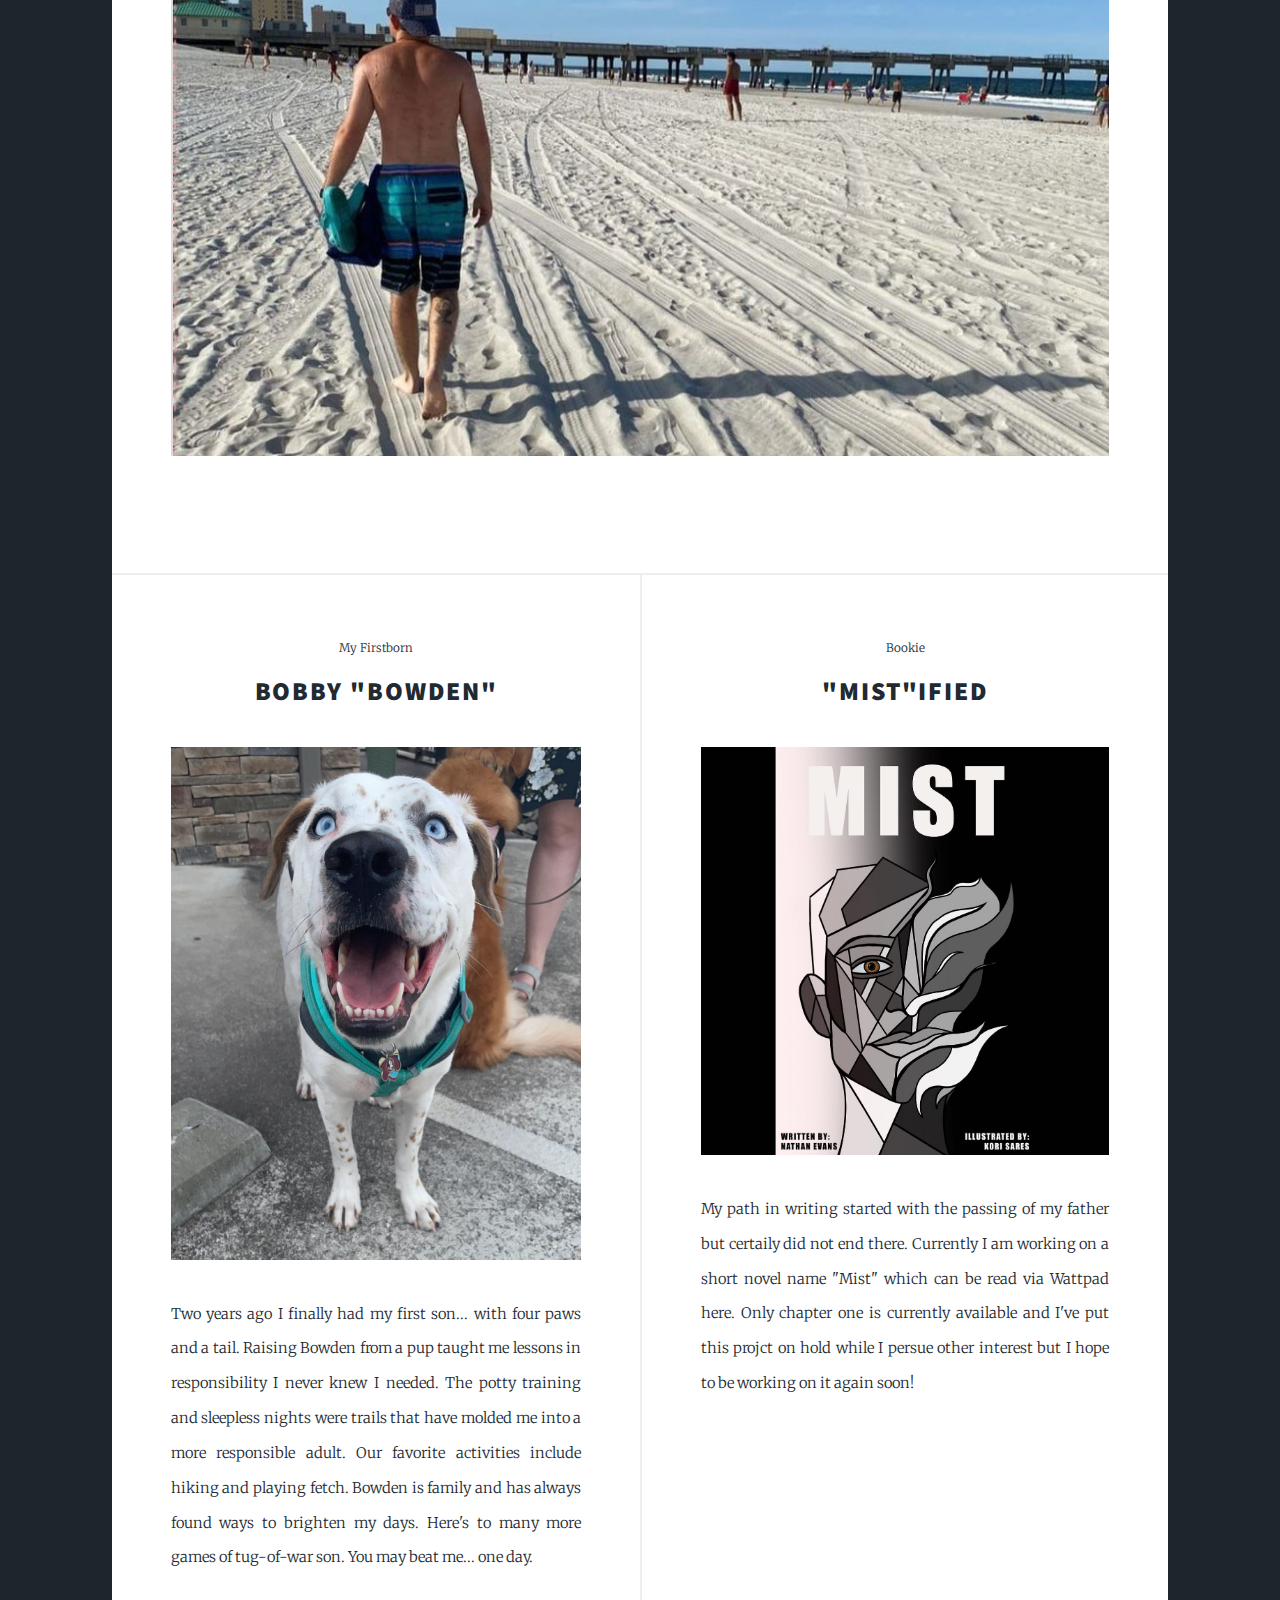
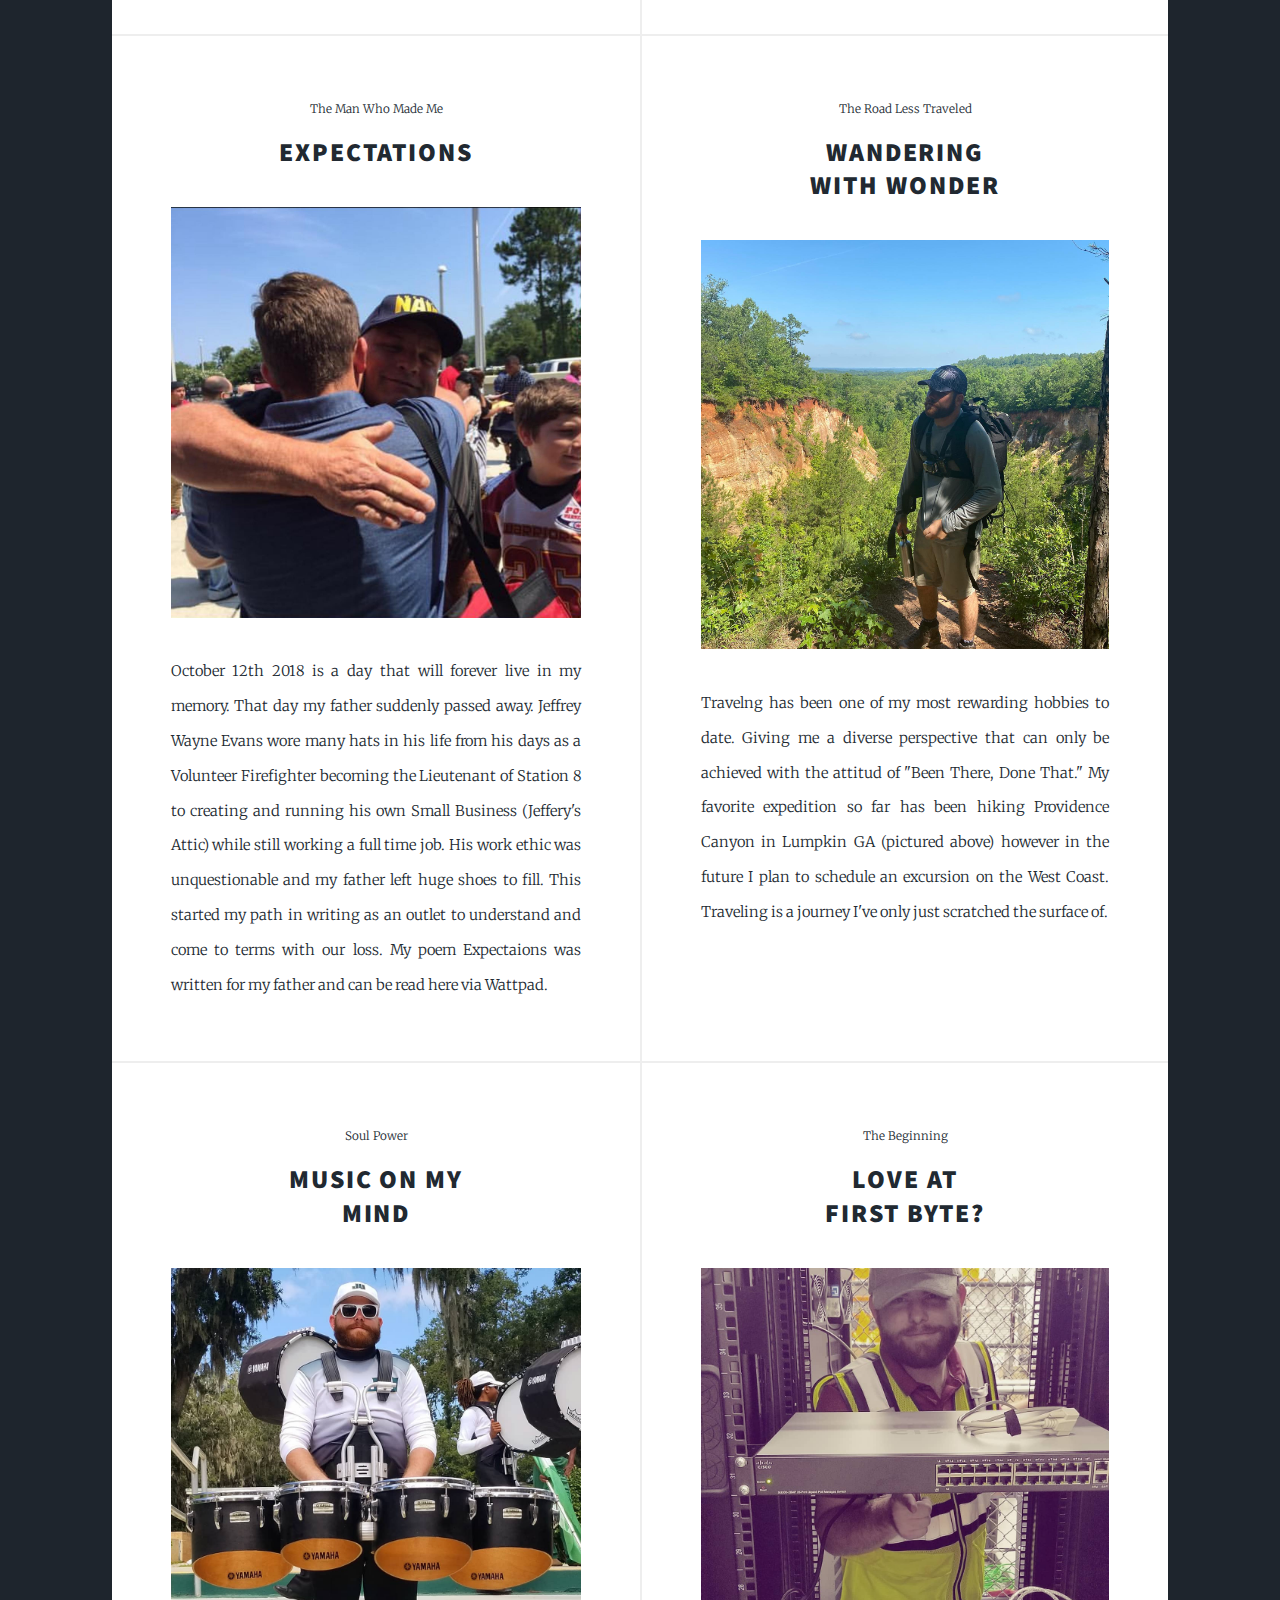
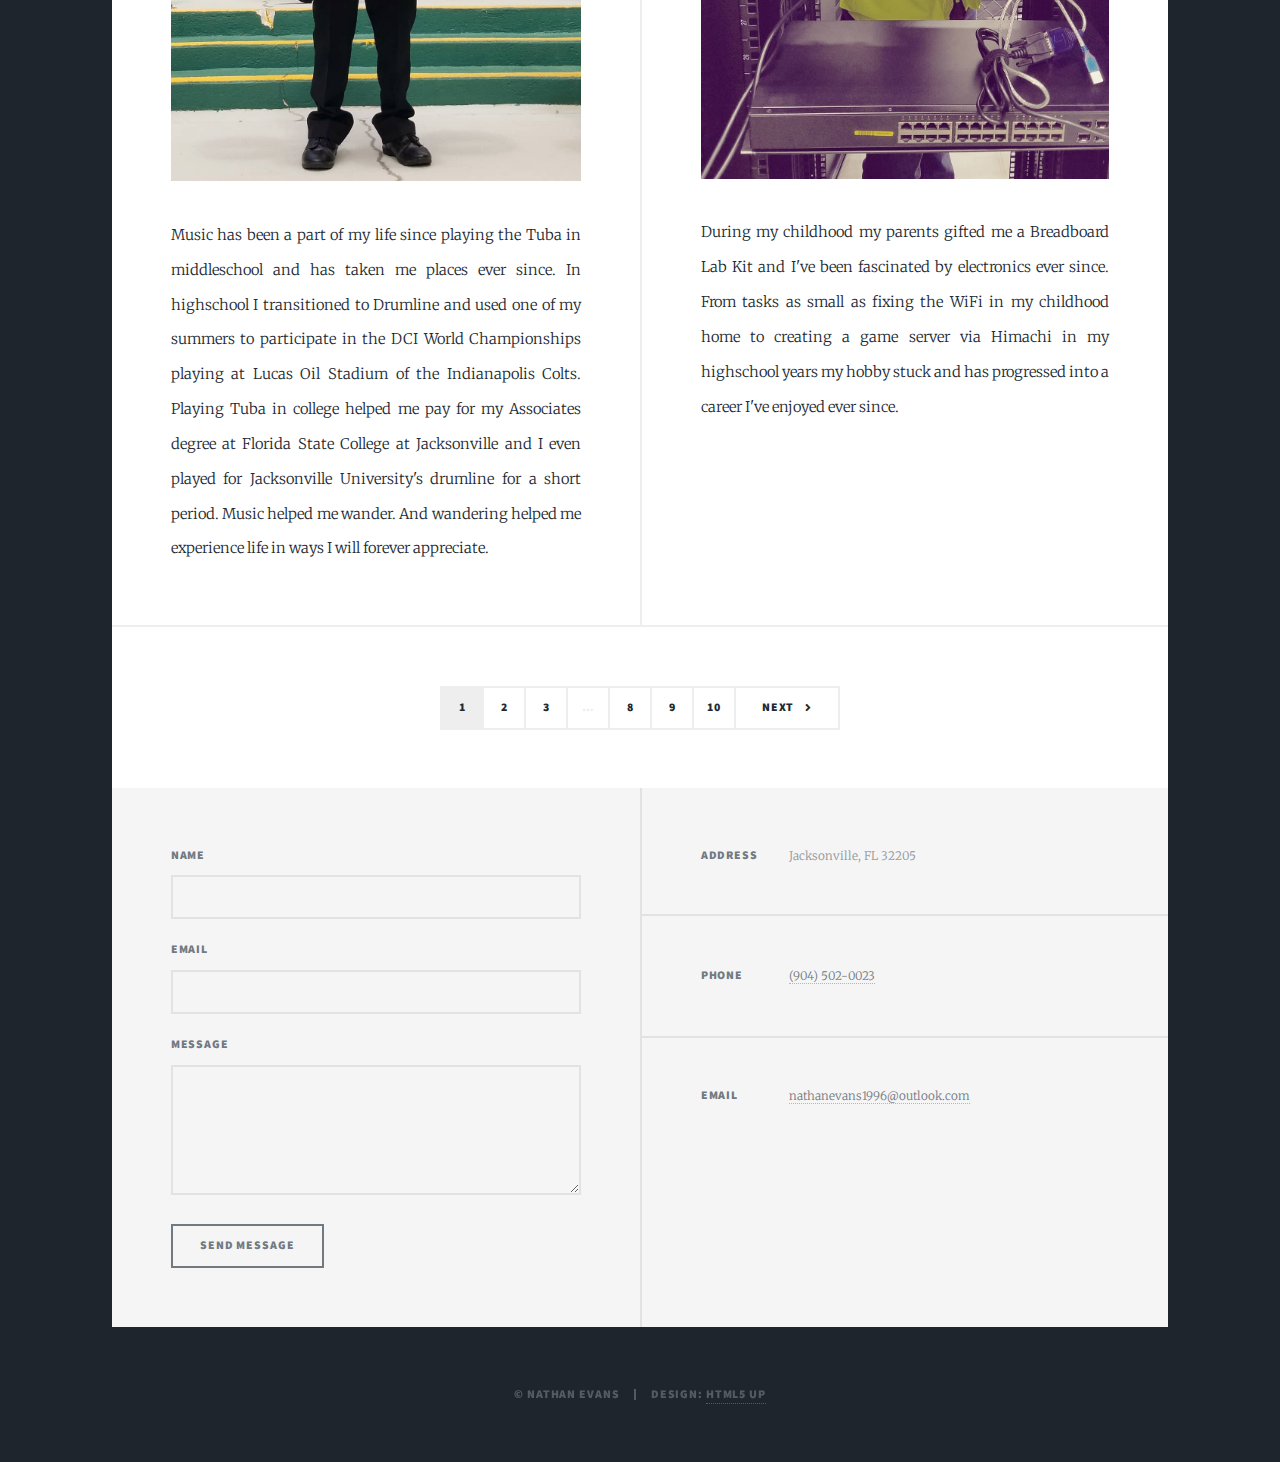
==== commit daaef99f: "Update index.html" ====
--- a/index.html
+++ b/index.html
@@ -49,9 +49,9 @@
                                                                         and love is measured by you.</span>
 									<h2><a href="#">Where are they<br />
 									now?</a></h2>
-									<p>I was born in Jacksonville, raised in Callahan, and then came back home to Jacksonville FL. 
+									<p>                                                            I was born in Jacksonville, raised in Callahan, and then came back home to Jacksonville FL. 
                                                                         I've taken many detours in life and have become a better man for it. 
-                                                                        Currently I am attending the University of North Florida persuing my Bachelors in Information Technology. 
+                                                                        
                                                                         You can catch me at a Jags game or reading a book on the beach. 
                                                                         At home I can be found tinkering with a Breadboard and Arduino or working on various pet projects such as this webpage.
                                                                         Below are some snapshots of my journey up to this point. Enjoy!</p>
